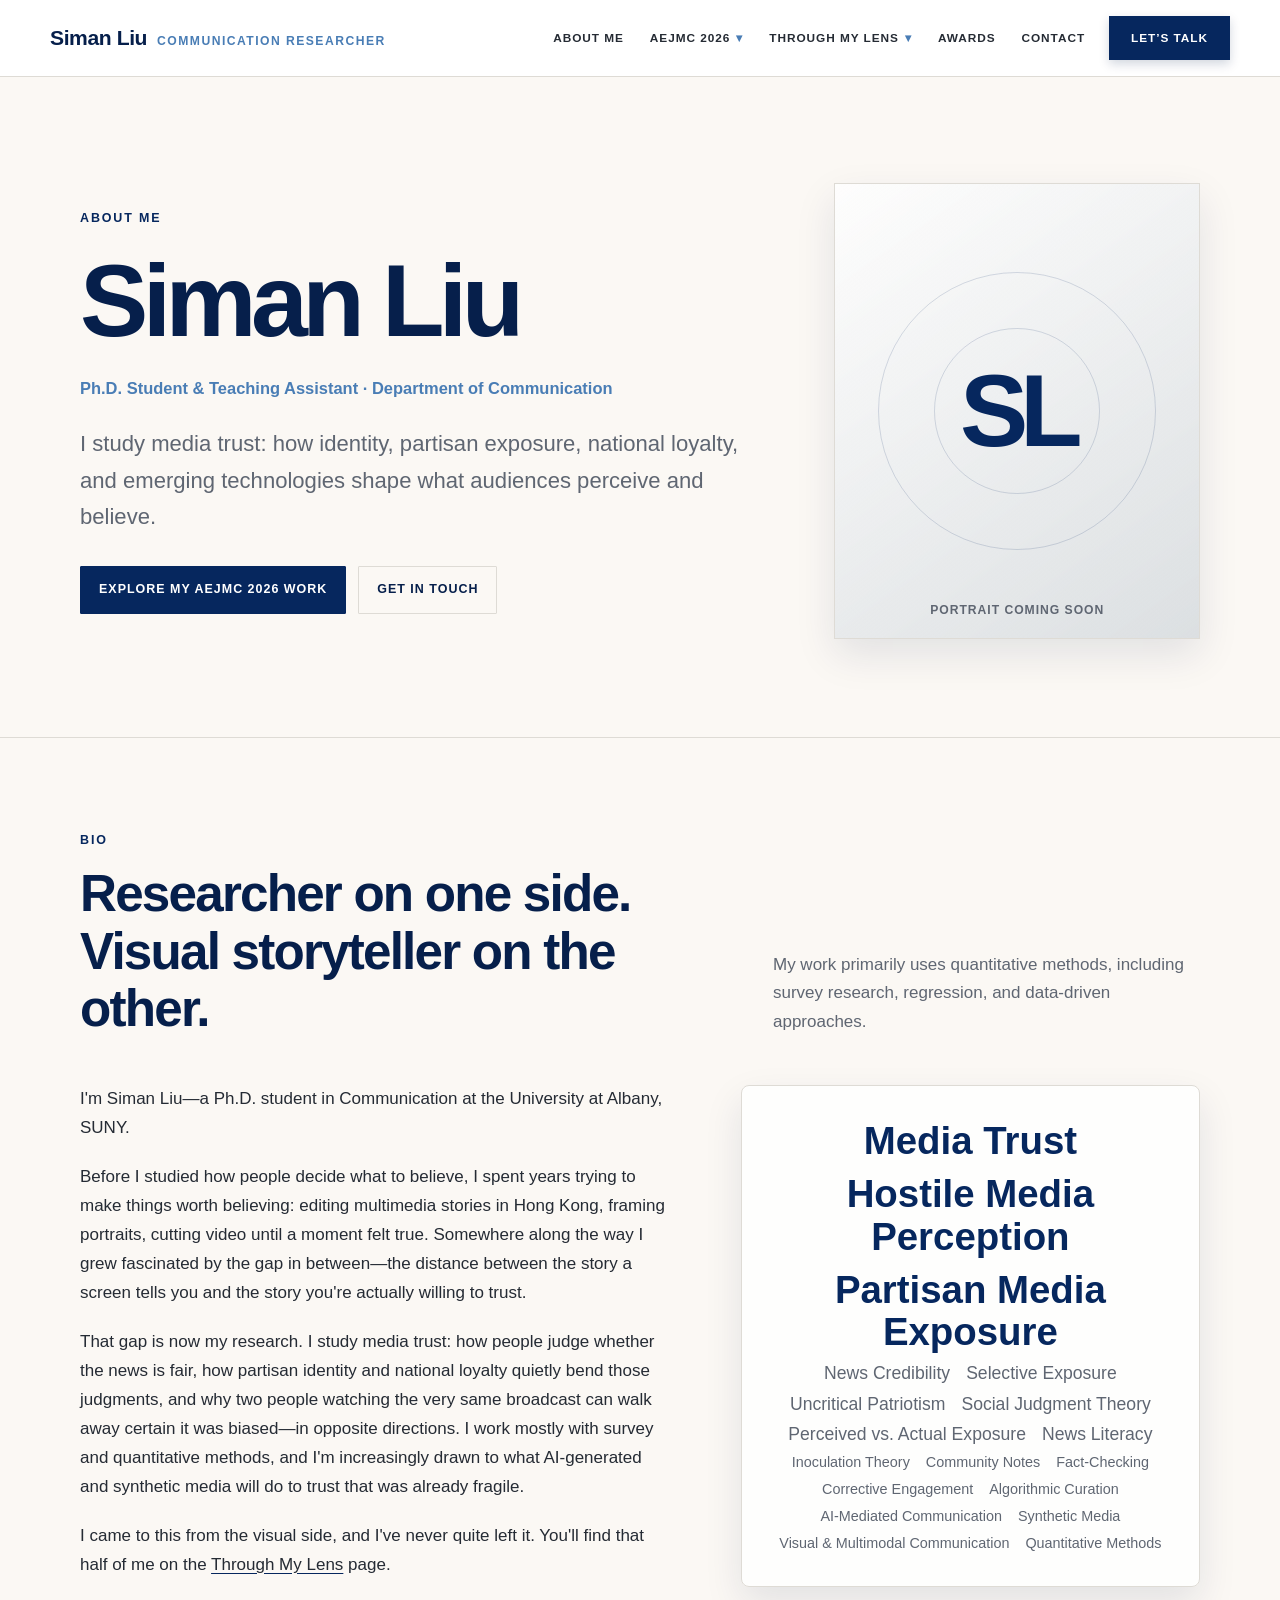
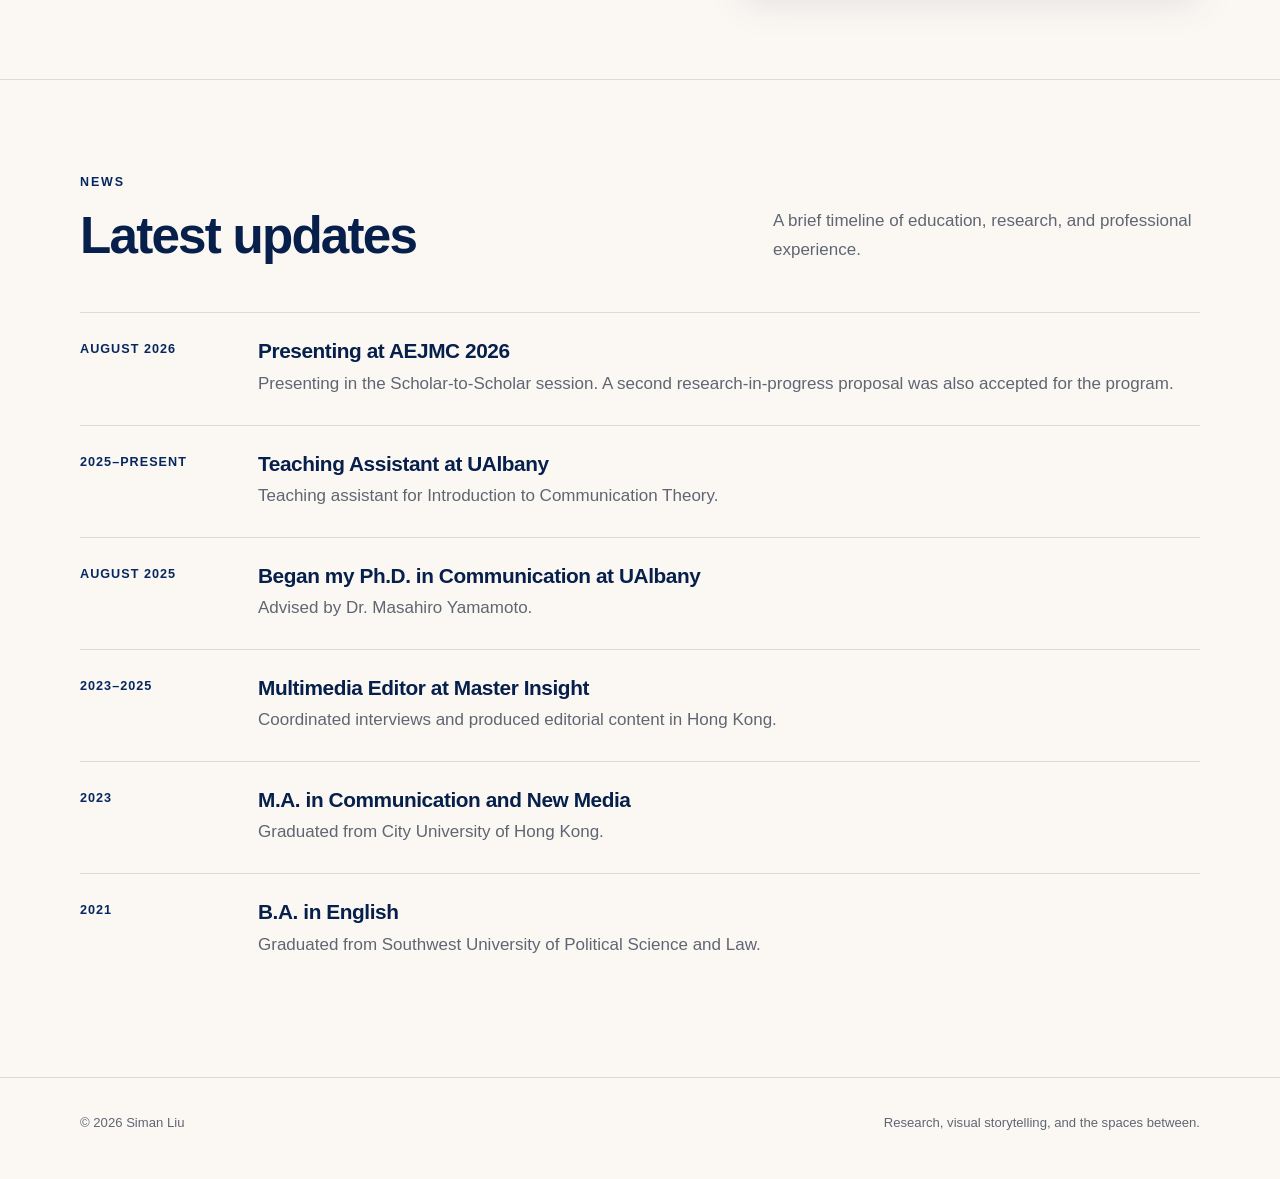
==== index.html @ 0677bfcb "Preserve navy site version" ====
<!doctype html>
<html lang="en">
  <head>
    <meta charset="utf-8" />
    <meta name="viewport" content="width=device-width, initial-scale=1" />
    <meta
      name="description"
      content="Siman Liu is a Ph.D. student in Communication at the University at Albany whose research examines media trust, political communication, and emerging technologies."
    />
    <title>Siman Liu | Communication Researcher</title>
    <link rel="stylesheet" href="/assets/css/styles.css" />
    <script src="/assets/js/main.js" defer></script>
  </head>
  <body>
    <a class="skip-link" href="#main">Skip to main content</a>
    <header class="site-header">
      <div class="nav-wrap">
        <a class="brand" href="/">
          <span class="brand-name">Siman Liu</span>
          <span class="brand-mark">Communication Researcher</span>
        </a>
        <button
          class="menu-toggle"
          type="button"
          aria-label="Open navigation"
          aria-expanded="false"
          aria-controls="site-navigation"
        >
          ☰
        </button>
        <nav class="site-nav" id="site-navigation" aria-label="Primary navigation">
          <a href="/" aria-current="page">About Me</a>
          <a href="/aejmc2026/">AEJMC 2026</a>
          <a href="/lens/">Through My Lens</a>
          <a href="/awards/">Awards</a>
          <a href="/contact/">Contact</a>
        </nav>
      </div>
    </header>

    <main id="main">
      <section class="container hero">
        <div>
          <p class="eyebrow">About Me</p>
          <h1>Siman Liu</h1>
          <p class="hero-role">
            Ph.D. Student &amp; Teaching Assistant · Department of Communication
          </p>
          <p class="hero-intro">
            I study media trust: how identity, partisan exposure, national loyalty, and
            emerging technologies shape what audiences perceive and believe.
          </p>
          <div class="button-row">
            <a class="button" href="/aejmc2026/">Explore my AEJMC 2026 work</a>
            <a class="button secondary" href="/contact/">Get in touch</a>
          </div>
        </div>
        <div class="portrait-placeholder" aria-label="Portrait placeholder">
          <span class="portrait-initials" aria-hidden="true">SL</span>
          <span class="portrait-note">Portrait coming soon</span>
        </div>
      </section>

      <section class="section">
        <div class="container">
          <div class="section-heading">
            <div>
              <p class="eyebrow">Bio</p>
              <h2>Researcher on one side. Visual storyteller on the other.</h2>
            </div>
            <p class="section-note">
              My work primarily uses quantitative methods, including survey research,
              regression, and data-driven approaches.
            </p>
          </div>
          <div class="about-grid">
            <div class="prose">
              <p>
                I'm Siman Liu—a Ph.D. student in Communication at the University at
                Albany, SUNY.
              </p>
              <p>
                Before I studied how people decide what to believe, I spent years trying
                to make things worth believing: editing multimedia stories in Hong Kong,
                framing portraits, cutting video until a moment felt true. Somewhere
                along the way I grew fascinated by the gap in between—the distance
                between the story a screen tells you and the story you're actually
                willing to trust.
              </p>
              <p>
                That gap is now my research. I study media trust: how people judge
                whether the news is fair, how partisan identity and national loyalty
                quietly bend those judgments, and why two people watching the very same
                broadcast can walk away certain it was biased—in opposite directions. I
                work mostly with survey and quantitative methods, and I'm increasingly
                drawn to what AI-generated and synthetic media will do to trust that was
                already fragile.
              </p>
              <p>
                I came to this from the visual side, and I've never quite left it. You'll
                find that half of me on the
                <a href="/lens/portraits/">Through My Lens</a> page.
              </p>
            </div>
            <div class="interest-cloud" aria-label="Research interest keywords">
              <span class="xl">Media Trust</span>
              <span class="xl">Hostile Media Perception</span>
              <span class="xl">Partisan Media Exposure</span>
              <span class="md">News Credibility</span>
              <span class="md">Selective Exposure</span>
              <span class="md">Uncritical Patriotism</span>
              <span class="md">Social Judgment Theory</span>
              <span class="md">Perceived vs. Actual Exposure</span>
              <span class="md">News Literacy</span>
              <span class="sm">Inoculation Theory</span>
              <span class="sm">Community Notes</span>
              <span class="sm">Fact-Checking</span>
              <span class="sm">Corrective Engagement</span>
              <span class="sm">Algorithmic Curation</span>
              <span class="sm">AI-Mediated Communication</span>
              <span class="sm">Synthetic Media</span>
              <span class="sm">Visual &amp; Multimodal Communication</span>
              <span class="sm">Quantitative Methods</span>
            </div>
          </div>
        </div>
      </section>

      <section class="section">
        <div class="container">
          <div class="section-heading">
            <div>
              <p class="eyebrow">News</p>
              <h2>Latest updates</h2>
            </div>
            <p class="section-note">
              A brief timeline of education, research, and professional experience.
            </p>
          </div>
          <div class="timeline">
            <article class="timeline-item">
              <div class="timeline-date">August 2026</div>
              <div>
                <h3>Presenting at AEJMC 2026</h3>
                <p>
                  Presenting in the Scholar-to-Scholar session. A second
                  research-in-progress proposal was also accepted for the program.
                </p>
              </div>
            </article>
            <article class="timeline-item">
              <div class="timeline-date">2025–Present</div>
              <div>
                <h3>Teaching Assistant at UAlbany</h3>
                <p>Teaching assistant for Introduction to Communication Theory.</p>
              </div>
            </article>
            <article class="timeline-item">
              <div class="timeline-date">August 2025</div>
              <div>
                <h3>Began my Ph.D. in Communication at UAlbany</h3>
                <p>
                  Advised by Dr. Masahiro Yamamoto.
                </p>
              </div>
            </article>
            <article class="timeline-item">
              <div class="timeline-date">2023–2025</div>
              <div>
                <h3>Multimedia Editor at Master Insight</h3>
                <p>
                  Coordinated interviews and produced editorial content in Hong Kong.
                </p>
              </div>
            </article>
            <article class="timeline-item">
              <div class="timeline-date">2023</div>
              <div>
                <h3>M.A. in Communication and New Media</h3>
                <p>Graduated from City University of Hong Kong.</p>
              </div>
            </article>
            <article class="timeline-item">
              <div class="timeline-date">2021</div>
              <div>
                <h3>B.A. in English</h3>
                <p>
                  Graduated from Southwest University of Political Science and Law.
                </p>
              </div>
            </article>
          </div>
        </div>
      </section>
    </main>

    <footer class="site-footer">
      <div class="container footer-wrap">
        <p>© <span data-year></span> Siman Liu</p>
        <p>Research, visual storytelling, and the spaces between.</p>
      </div>
    </footer>
  </body>
</html>
---- assets/css/styles.css ----
:root {
  --paper: #fbf8f4;
  --paper-deep: #f0ede8;
  --ink: #061f4b;
  --body-ink: #252b34;
  --muted: #5f6672;
  --line: #dedbd5;
  --accent: #06275e;
  --accent-bright: #497db5;
  --accent-soft: #e7eef7;
  --cream: #ffffff;
  --shadow: 0 16px 38px rgba(6, 31, 75, 0.1);
  --radius: 8px;
  --serif: "Iowan Old Style", "Palatino Linotype", Palatino, Georgia, serif;
  --sans: Inter, ui-sans-serif, -apple-system, BlinkMacSystemFont, "Segoe UI",
    sans-serif;
}

* {
  box-sizing: border-box;
}

html {
  scroll-behavior: smooth;
}

body {
  margin: 0;
  background: var(--paper);
  color: var(--body-ink);
  font-family: var(--sans);
  font-size: 17px;
  line-height: 1.7;
}

body.menu-open {
  overflow: hidden;
}

a {
  color: inherit;
  text-decoration-color: var(--accent);
  text-underline-offset: 0.2em;
}

a:hover {
  color: var(--accent);
}

img {
  display: block;
  max-width: 100%;
}

button,
a {
  -webkit-tap-highlight-color: transparent;
}

.skip-link {
  position: fixed;
  z-index: 100;
  top: 10px;
  left: 10px;
  padding: 10px 14px;
  transform: translateY(-150%);
  border-radius: 8px;
  background: var(--ink);
  color: white;
}

.skip-link:focus {
  transform: translateY(0);
}

.site-header {
  position: sticky;
  z-index: 20;
  top: 0;
  border-bottom: 1px solid var(--line);
  background: rgba(255, 255, 255, 0.94);
  backdrop-filter: blur(16px);
}

.nav-wrap {
  display: flex;
  width: min(1180px, calc(100% - 40px));
  min-height: 76px;
  margin: 0 auto;
  align-items: center;
  justify-content: space-between;
  gap: 28px;
}

.brand {
  display: inline-flex;
  align-items: baseline;
  gap: 10px;
  text-decoration: none;
}

.brand-name {
  color: var(--ink);
  font-family: var(--sans);
  font-size: 1.32rem;
  font-weight: 700;
  letter-spacing: -0.02em;
}

.brand-mark {
  color: var(--accent-bright);
  font-size: 0.76rem;
  font-weight: 700;
  letter-spacing: 0.12em;
  text-transform: uppercase;
}

.site-nav {
  position: relative;
  display: flex;
  align-items: center;
  gap: 4px;
}

.site-nav > a,
.nav-dropdown-toggle {
  padding: 10px 11px;
  border: 0;
  border-radius: 0;
  background: transparent;
  color: var(--body-ink);
  font-family: var(--sans);
  font-size: 0.74rem;
  font-weight: 750;
  letter-spacing: 0.08em;
  text-decoration: none;
  text-transform: uppercase;
  white-space: nowrap;
  cursor: pointer;
}

.site-nav > a:hover,
.site-nav > a[aria-current="page"],
.nav-dropdown-toggle:hover,
.nav-dropdown-toggle[aria-expanded="true"],
.nav-dropdown.current .nav-dropdown-toggle {
  color: var(--accent);
}

.nav-dropdown {
  position: relative;
}

.nav-dropdown-toggle {
  display: inline-flex;
  align-items: center;
  gap: 6px;
}

.nav-chevron {
  color: var(--accent-bright);
  font-size: 0.72rem;
  transition: transform 160ms ease;
}

.nav-dropdown.open .nav-chevron,
.nav-dropdown:hover .nav-chevron,
.nav-dropdown:focus-within .nav-chevron {
  transform: rotate(180deg);
}

.dropdown-menu {
  position: absolute;
  z-index: 30;
  top: calc(100% + 12px);
  left: 50%;
  display: none;
  width: max-content;
  min-width: 220px;
  padding: 10px;
  transform: translateX(-50%);
  border: 1px solid rgba(6, 31, 75, 0.08);
  border-radius: 8px;
  background: white;
  box-shadow: 0 14px 30px rgba(6, 31, 75, 0.18);
}

.dropdown-menu::before {
  position: absolute;
  top: -14px;
  right: 0;
  left: 0;
  height: 16px;
  content: "";
}

.nav-dropdown.open .dropdown-menu,
.nav-dropdown:hover .dropdown-menu,
.nav-dropdown:focus-within .dropdown-menu {
  display: grid;
}

.dropdown-menu a {
  padding: 11px 13px;
  border-radius: 4px;
  color: var(--muted);
  font-size: 0.9rem;
  font-weight: 600;
  text-decoration: none;
}

.dropdown-menu a:hover,
.dropdown-menu a[aria-current="page"] {
  background: var(--accent-soft);
  color: var(--accent);
}

.site-nav .nav-cta {
  margin-left: 9px;
  padding: 12px 22px;
  background: var(--accent);
  box-shadow: 0 4px 10px rgba(6, 31, 75, 0.18);
  color: white;
}

.site-nav .nav-cta:hover,
.site-nav .nav-cta[aria-current="page"] {
  background: #031a42;
  color: white;
}

.menu-toggle {
  display: none;
  width: 44px;
  height: 44px;
  align-items: center;
  justify-content: center;
  border: 1px solid var(--line);
  border-radius: 50%;
  background: var(--cream);
  color: var(--ink);
  cursor: pointer;
  font-size: 1.1rem;
}

main {
  min-height: calc(100vh - 200px);
}

.container {
  width: min(1120px, calc(100% - 40px));
  margin: 0 auto;
}

.narrow {
  width: min(800px, calc(100% - 40px));
  margin: 0 auto;
}

.hero {
  display: grid;
  min-height: 660px;
  padding: 80px 0 72px;
  align-items: center;
  grid-template-columns: minmax(0, 1.4fr) minmax(280px, 0.75fr);
  gap: 72px;
}

.eyebrow {
  margin: 0 0 14px;
  color: var(--accent);
  font-size: 0.78rem;
  font-weight: 800;
  letter-spacing: 0.15em;
  text-transform: uppercase;
}

h1,
h2,
h3 {
  color: var(--ink);
  font-family: var(--sans);
  line-height: 1.12;
}

h1 {
  max-width: 820px;
  margin: 0;
  font-size: clamp(3.1rem, 8vw, 6.5rem);
  letter-spacing: -0.055em;
}

.page-hero h1 {
  font-size: clamp(2.8rem, 6vw, 5.5rem);
}

h2 {
  margin: 0;
  font-size: clamp(2.1rem, 4vw, 3.6rem);
  letter-spacing: -0.035em;
}

h3 {
  margin: 0;
  font-size: 1.5rem;
  letter-spacing: -0.02em;
}

.hero-role {
  margin: 16px 0 0;
  color: var(--accent-bright);
  font-size: 1.03rem;
  font-weight: 650;
}

.hero-intro,
.page-intro {
  max-width: 760px;
  margin: 24px 0 0;
  color: var(--muted);
  font-family: var(--sans);
  font-size: clamp(1.15rem, 2vw, 1.38rem);
  line-height: 1.65;
}

.button-row {
  display: flex;
  margin-top: 30px;
  flex-wrap: wrap;
  gap: 12px;
}

.button {
  display: inline-flex;
  min-height: 48px;
  padding: 11px 18px;
  align-items: center;
  justify-content: center;
  gap: 8px;
  border: 1px solid var(--accent);
  border-radius: 1px;
  background: var(--accent);
  color: white;
  font-size: 0.78rem;
  font-weight: 750;
  letter-spacing: 0.08em;
  text-decoration: none;
  text-transform: uppercase;
}

.button:hover {
  background: #031a42;
  color: white;
}

.button.secondary {
  border-color: var(--line);
  background: transparent;
  color: var(--ink);
}

.button.secondary:hover {
  border-color: var(--accent);
  color: var(--accent);
}

.portrait-placeholder {
  position: relative;
  display: grid;
  aspect-ratio: 4 / 5;
  overflow: hidden;
  place-items: center;
  border: 1px solid var(--line);
  border-radius: 0;
  background:
    linear-gradient(145deg, rgba(255, 255, 255, 0.92), rgba(73, 125, 181, 0.12)),
    var(--paper-deep);
  box-shadow: var(--shadow);
}

.portrait-placeholder::before,
.portrait-placeholder::after {
  position: absolute;
  content: "";
  border: 1px solid rgba(6, 39, 94, 0.15);
  border-radius: 50%;
}

.portrait-placeholder::before {
  width: 76%;
  aspect-ratio: 1;
}

.portrait-placeholder::after {
  width: 45%;
  aspect-ratio: 1;
}

.portrait-initials {
  z-index: 1;
  color: var(--accent);
  font-family: var(--sans);
  font-size: clamp(3.5rem, 8vw, 6.5rem);
  font-weight: 700;
  letter-spacing: -0.08em;
}

.portrait-note {
  position: absolute;
  right: 20px;
  bottom: 18px;
  left: 20px;
  color: var(--muted);
  font-size: 0.76rem;
  font-weight: 700;
  letter-spacing: 0.08em;
  text-align: center;
  text-transform: uppercase;
}

.section {
  padding: 92px 0;
  border-top: 1px solid var(--line);
}

.section-heading {
  display: grid;
  margin-bottom: 48px;
  align-items: end;
  grid-template-columns: minmax(0, 1fr) minmax(240px, 0.65fr);
  gap: 36px;
}

.section-note {
  margin: 0;
  color: var(--muted);
}

.about-grid {
  display: grid;
  grid-template-columns: minmax(0, 1fr) minmax(300px, 0.78fr);
  gap: 72px;
}

.prose p {
  margin: 0 0 1.2em;
}

.prose p:last-child {
  margin-bottom: 0;
}

.interest-cloud {
  display: flex;
  min-height: 360px;
  padding: 34px;
  align-content: center;
  align-items: center;
  justify-content: center;
  flex-wrap: wrap;
  gap: 11px 16px;
  border: 1px solid var(--line);
  border-radius: var(--radius);
  background: rgba(255, 255, 255, 0.82);
  box-shadow: var(--shadow);
  text-align: center;
}

.interest-cloud span {
  display: inline-block;
  color: var(--muted);
  font-family: var(--sans);
  line-height: 1.1;
}

.interest-cloud .xl {
  color: var(--accent);
  font-size: clamp(1.7rem, 3vw, 2.55rem);
  font-weight: 700;
}

.interest-cloud .lg {
  color: var(--ink);
  font-size: clamp(1.28rem, 2.2vw, 1.8rem);
  font-weight: 650;
}

.interest-cloud .md {
  font-size: 1.1rem;
}

.interest-cloud .sm {
  font-size: 0.9rem;
}

.timeline {
  display: grid;
  gap: 0;
}

.timeline-item {
  display: grid;
  padding: 26px 0;
  border-top: 1px solid var(--line);
  grid-template-columns: 150px minmax(0, 1fr);
  gap: 28px;
}

.timeline-date {
  color: var(--accent);
  font-size: 0.79rem;
  font-weight: 800;
  letter-spacing: 0.08em;
  text-transform: uppercase;
}

.timeline-item h3 {
  font-size: 1.3rem;
}

.timeline-item p {
  margin: 7px 0 0;
  color: var(--muted);
}

.page-hero {
  padding: 88px 0 64px;
}

.breadcrumb {
  display: flex;
  margin: 0 0 28px;
  padding: 0;
  flex-wrap: wrap;
  gap: 8px;
  color: var(--muted);
  font-size: 0.84rem;
  list-style: none;
}

.breadcrumb li:not(:last-child)::after {
  margin-left: 8px;
  content: "/";
  color: var(--line);
}

.breadcrumb a {
  text-decoration: none;
}

.card-grid {
  display: grid;
  grid-template-columns: repeat(2, minmax(0, 1fr));
  gap: 22px;
}

.card {
  display: flex;
  min-height: 300px;
  padding: 34px;
  flex-direction: column;
  justify-content: space-between;
  border: 1px solid var(--line);
  border-radius: var(--radius);
  background: rgba(255, 255, 255, 0.86);
  box-shadow: var(--shadow);
  text-decoration: none;
  transition:
    transform 160ms ease,
    border-color 160ms ease;
}

.card:hover {
  transform: translateY(-4px);
  border-color: var(--accent);
  color: inherit;
}

.card-tag,
.status {
  display: inline-flex;
  width: fit-content;
  padding: 6px 10px;
  border-radius: 999px;
  background: var(--accent-soft);
  color: var(--accent);
  font-size: 0.72rem;
  font-weight: 800;
  letter-spacing: 0.08em;
  text-transform: uppercase;
}

.card p {
  margin: 12px 0 0;
  color: var(--muted);
}

.card-arrow {
  color: var(--accent);
  font-weight: 800;
}

.content-panel {
  margin-bottom: 24px;
  padding: clamp(26px, 5vw, 52px);
  border: 1px solid var(--line);
  border-radius: var(--radius);
  background: rgba(255, 255, 255, 0.88);
  box-shadow: var(--shadow);
}

.content-panel h2 {
  margin-bottom: 24px;
  font-size: clamp(1.8rem, 3vw, 2.6rem);
}

.content-panel h3 {
  margin: 32px 0 10px;
  font-size: 1.25rem;
}

.content-panel p,
.content-panel li {
  color: var(--body-ink);
}

.content-panel ul {
  padding-left: 1.2em;
}

.meta-list {
  display: grid;
  margin: 32px 0 0;
  padding: 0;
  grid-template-columns: repeat(2, minmax(0, 1fr));
  gap: 18px;
  list-style: none;
}

.meta-list li {
  padding: 18px;
  border: 1px solid var(--line);
  border-radius: 14px;
  background: var(--paper);
}

.meta-label {
  display: block;
  margin-bottom: 4px;
  color: var(--accent);
  font-size: 0.72rem;
  font-weight: 800;
  letter-spacing: 0.08em;
  text-transform: uppercase;
}

.keyword-list {
  display: flex;
  margin: 24px 0 0;
  padding: 0;
  flex-wrap: wrap;
  gap: 8px;
  list-style: none;
}

.keyword-list li {
  padding: 7px 11px;
  border: 1px solid var(--line);
  border-radius: 999px;
  color: var(--muted);
  font-size: 0.82rem;
}

.coming-soon {
  display: grid;
  min-height: 380px;
  padding: 50px;
  place-items: center;
  border: 1px dashed #bca99d;
  border-radius: var(--radius);
  background: rgba(255, 255, 255, 0.64);
  text-align: center;
}

.coming-soon-inner {
  max-width: 580px;
}

.coming-soon h2 {
  margin: 0 0 16px;
}

.coming-soon p {
  margin: 0;
  color: var(--muted);
}

.contact-grid {
  display: grid;
  grid-template-columns: minmax(0, 0.82fr) minmax(0, 1.18fr);
  gap: 24px;
}

.contact-card {
  padding: 34px;
  border: 1px solid var(--line);
  border-radius: var(--radius);
  background: rgba(255, 255, 255, 0.88);
  box-shadow: var(--shadow);
}

.contact-card h2 {
  margin-bottom: 20px;
  font-size: 2rem;
}

.contact-card address {
  color: var(--muted);
  font-style: normal;
}

.contact-links {
  display: grid;
  margin: 26px 0 0;
  padding: 0;
  gap: 10px;
  list-style: none;
}

.qr-wrap {
  display: grid;
  margin-top: 34px;
  padding-top: 28px;
  border-top: 1px solid var(--line);
  grid-template-columns: 150px minmax(0, 1fr);
  align-items: center;
  gap: 24px;
}

.qr-wrap img {
  width: 150px;
  height: 150px;
  border: 8px solid white;
  border-radius: 16px;
  object-fit: contain;
  box-shadow: 0 10px 24px rgba(61, 39, 28, 0.1);
}

.qr-wrap p {
  margin: 6px 0 0;
  color: var(--muted);
  font-size: 0.9rem;
}

.map-frame {
  width: 100%;
  min-height: 560px;
  border: 0;
  border-radius: var(--radius);
  box-shadow: var(--shadow);
}

.site-footer {
  padding: 34px 0 44px;
  border-top: 1px solid var(--line);
  color: var(--muted);
  font-size: 0.82rem;
}

.talk-main {
  min-height: calc(100vh - 76px);
  padding: 90px 0;
  background: #030914;
  color: white;
}

.talk-grid {
  display: grid;
  grid-template-columns: minmax(260px, 0.72fr) minmax(0, 1.15fr);
  gap: clamp(60px, 10vw, 150px);
}

.talk-copy {
  display: flex;
  min-height: 640px;
  flex-direction: column;
  justify-content: space-between;
}

.talk-kicker,
.talk-signoff {
  margin: 0;
  color: white;
  font-family: var(--serif);
  font-size: clamp(2.7rem, 5vw, 5.2rem);
  font-weight: 400;
  line-height: 1.05;
}

.talk-kicker em {
  text-decoration: underline;
  text-underline-offset: 0.15em;
}

.talk-copy .talk-invite {
  margin: 0;
  color: white;
  font-family: var(--serif);
  font-size: clamp(2.3rem, 4vw, 4.4rem);
  font-style: italic;
  line-height: 1.05;
}

.talk-form {
  display: grid;
  align-content: start;
  gap: 24px;
}

.talk-form-row {
  display: grid;
  grid-template-columns: repeat(2, minmax(0, 1fr));
  gap: 16px;
}

.talk-field {
  display: grid;
  gap: 8px;
}

.talk-field label {
  color: white;
  font-size: 0.88rem;
  font-weight: 650;
}

.talk-field input,
.talk-field textarea {
  width: 100%;
  border: 1px solid #d6dbe4;
  border-radius: 0;
  background: #f9fafc;
  color: #111722;
  font: inherit;
}

.talk-field input {
  min-height: 58px;
  padding: 12px 14px;
}

.talk-field textarea {
  min-height: 190px;
  padding: 14px;
  resize: vertical;
}

.talk-field input:focus,
.talk-field textarea:focus {
  border-color: #7aa4d2;
  outline: 3px solid rgba(122, 164, 210, 0.28);
}

.talk-submit {
  width: fit-content;
  min-width: 150px;
  min-height: 56px;
  padding: 12px 22px;
  border: 1px solid #c8d5c3;
  border-radius: 0;
  background: #d6e1d2;
  color: #0a1320;
  font-family: var(--serif);
  font-size: 1.15rem;
  cursor: pointer;
}

.talk-submit:hover {
  background: white;
}

.talk-note {
  margin: -8px 0 0;
  color: #aeb8c8;
  font-size: 0.8rem;
}

.talk-direct {
  color: white;
  text-underline-offset: 0.25em;
}

.footer-wrap {
  display: flex;
  align-items: center;
  justify-content: space-between;
  gap: 20px;
}

.footer-wrap p {
  margin: 0;
}

:focus-visible {
  outline: 3px solid rgba(93, 37, 20, 0.4);
  outline-offset: 4px;
}

@media (max-width: 1080px) {
  .menu-toggle {
    display: inline-flex;
  }

  .site-nav {
    position: fixed;
    top: 76px;
    right: 0;
    bottom: 0;
    left: 0;
    display: none;
    padding: 28px 20px;
    align-items: stretch;
    flex-direction: column;
    background: var(--paper);
  }

  .site-nav.open {
    display: flex;
  }

  .site-nav > a,
  .nav-dropdown-toggle {
    width: 100%;
    padding: 14px 16px;
    border-radius: 12px;
    font-family: var(--sans);
    font-size: 1.05rem;
    text-align: left;
  }

  .nav-dropdown {
    width: 100%;
  }

  .dropdown-menu {
    position: static;
    width: 100%;
    min-width: 0;
    padding: 0 0 8px 18px;
    transform: none;
    border: 0;
    background: transparent;
    box-shadow: none;
  }

  .nav-dropdown:hover .dropdown-menu {
    display: none;
  }

  .nav-dropdown.open .dropdown-menu,
  .nav-dropdown:focus-within .dropdown-menu {
    display: grid;
  }

  .dropdown-menu a {
    padding: 11px 16px;
    font-size: 0.95rem;
  }

  .site-nav .nav-cta {
    width: auto;
    margin: 12px 0 0;
    border-radius: 0;
    text-align: center;
  }

  .hero,
  .about-grid,
  .contact-grid,
  .talk-grid {
    grid-template-columns: 1fr;
  }

  .hero {
    min-height: auto;
    gap: 48px;
  }

  .portrait-placeholder {
    width: min(420px, 100%);
    justify-self: center;
  }

  .section-heading {
    grid-template-columns: 1fr;
    gap: 16px;
  }

  .about-grid {
    gap: 40px;
  }

  .talk-copy {
    min-height: 420px;
  }
}

@media (max-width: 680px) {
  body {
    font-size: 16px;
  }

  .nav-wrap,
  .container,
  .narrow {
    width: min(100% - 28px, 1120px);
  }

  .brand-mark {
    display: none;
  }

  .hero {
    padding-top: 56px;
  }

  h1 {
    font-size: clamp(3.25rem, 18vw, 5rem);
  }

  .section,
  .page-hero {
    padding: 64px 0;
  }

  .card-grid,
  .meta-list {
    grid-template-columns: 1fr;
  }

  .card {
    min-height: 260px;
  }

  .timeline-item {
    grid-template-columns: 1fr;
    gap: 8px;
  }

  .interest-cloud {
    padding: 28px 18px;
  }

  .content-panel,
  .contact-card {
    padding: 26px 20px;
  }

  .qr-wrap {
    grid-template-columns: 1fr;
  }

  .map-frame {
    min-height: 420px;
  }

  .talk-main {
    padding: 60px 0;
  }

  .talk-copy {
    min-height: 330px;
  }

  .talk-form-row {
    grid-template-columns: 1fr;
  }

  .footer-wrap {
    align-items: flex-start;
    flex-direction: column;
  }
}

@media (prefers-reduced-motion: reduce) {
  *,
  *::before,
  *::after {
    scroll-behavior: auto !important;
    transition-duration: 0.01ms !important;
  }
}
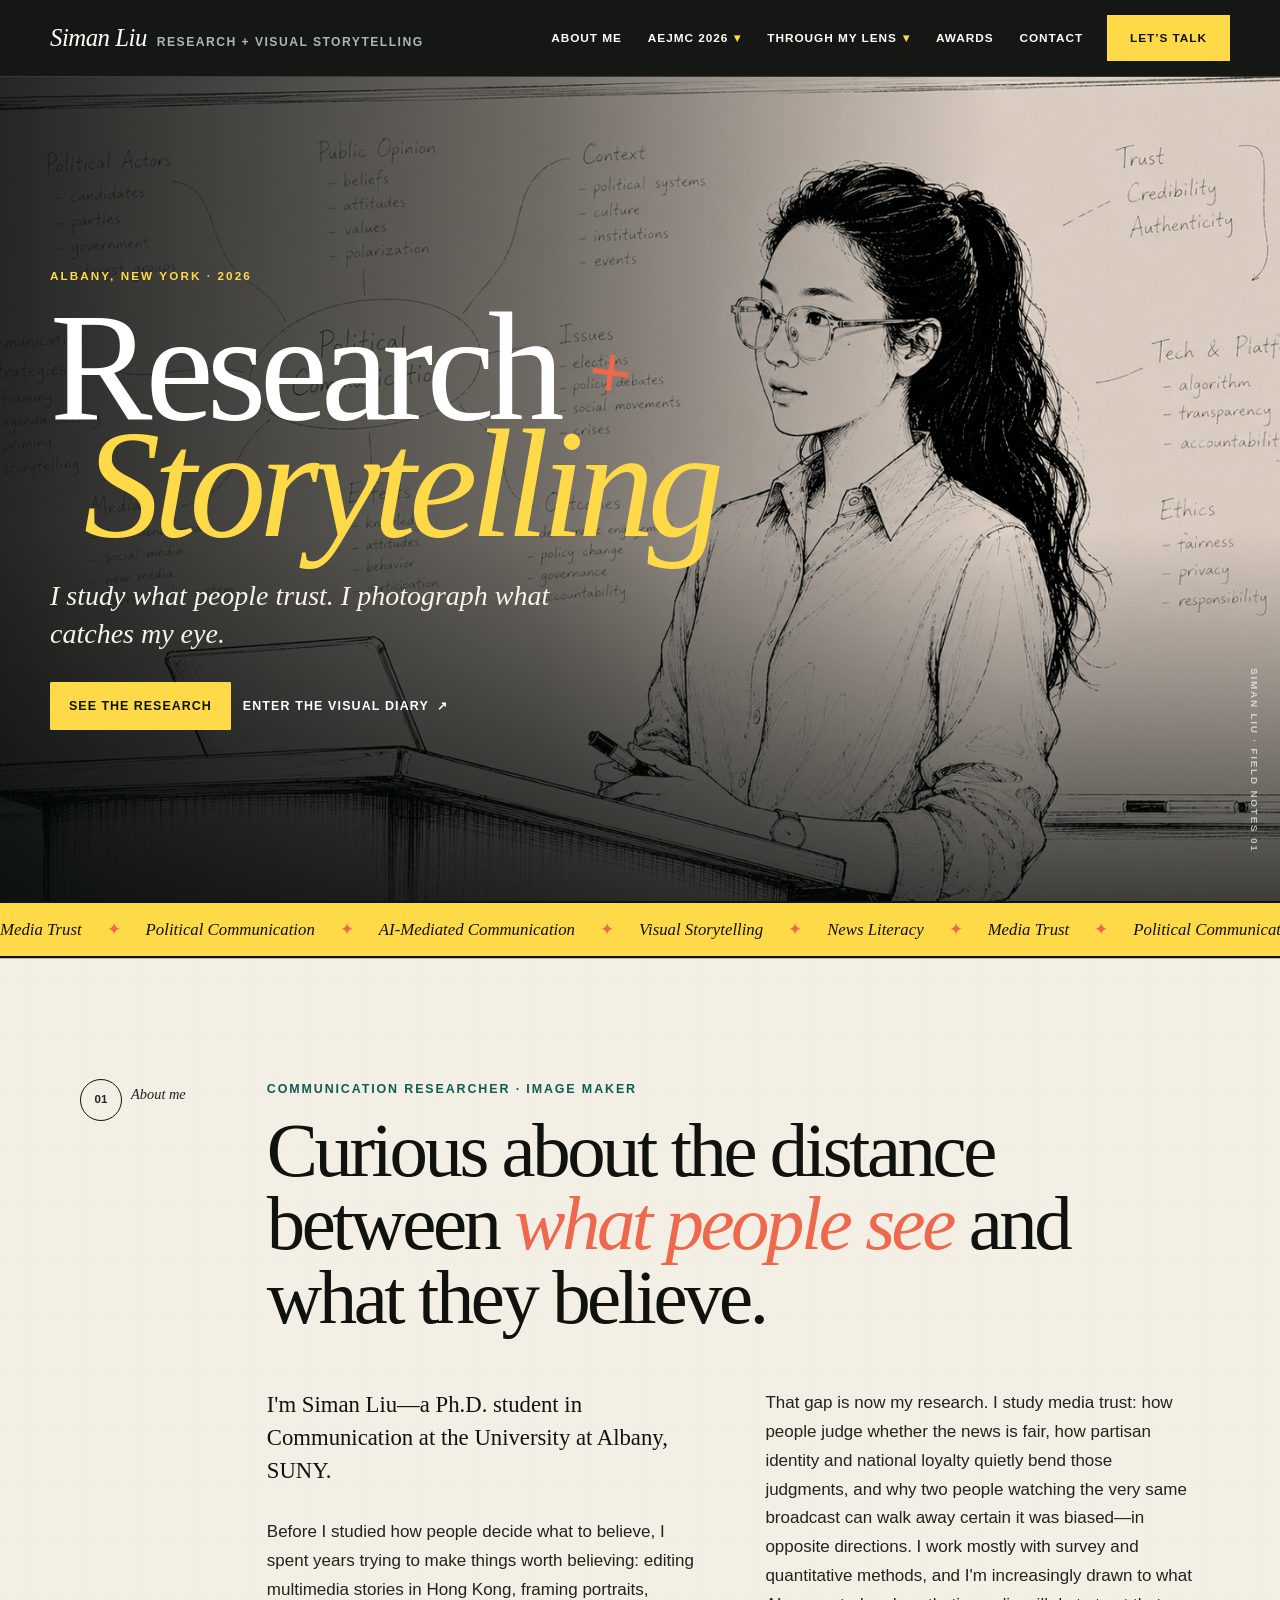
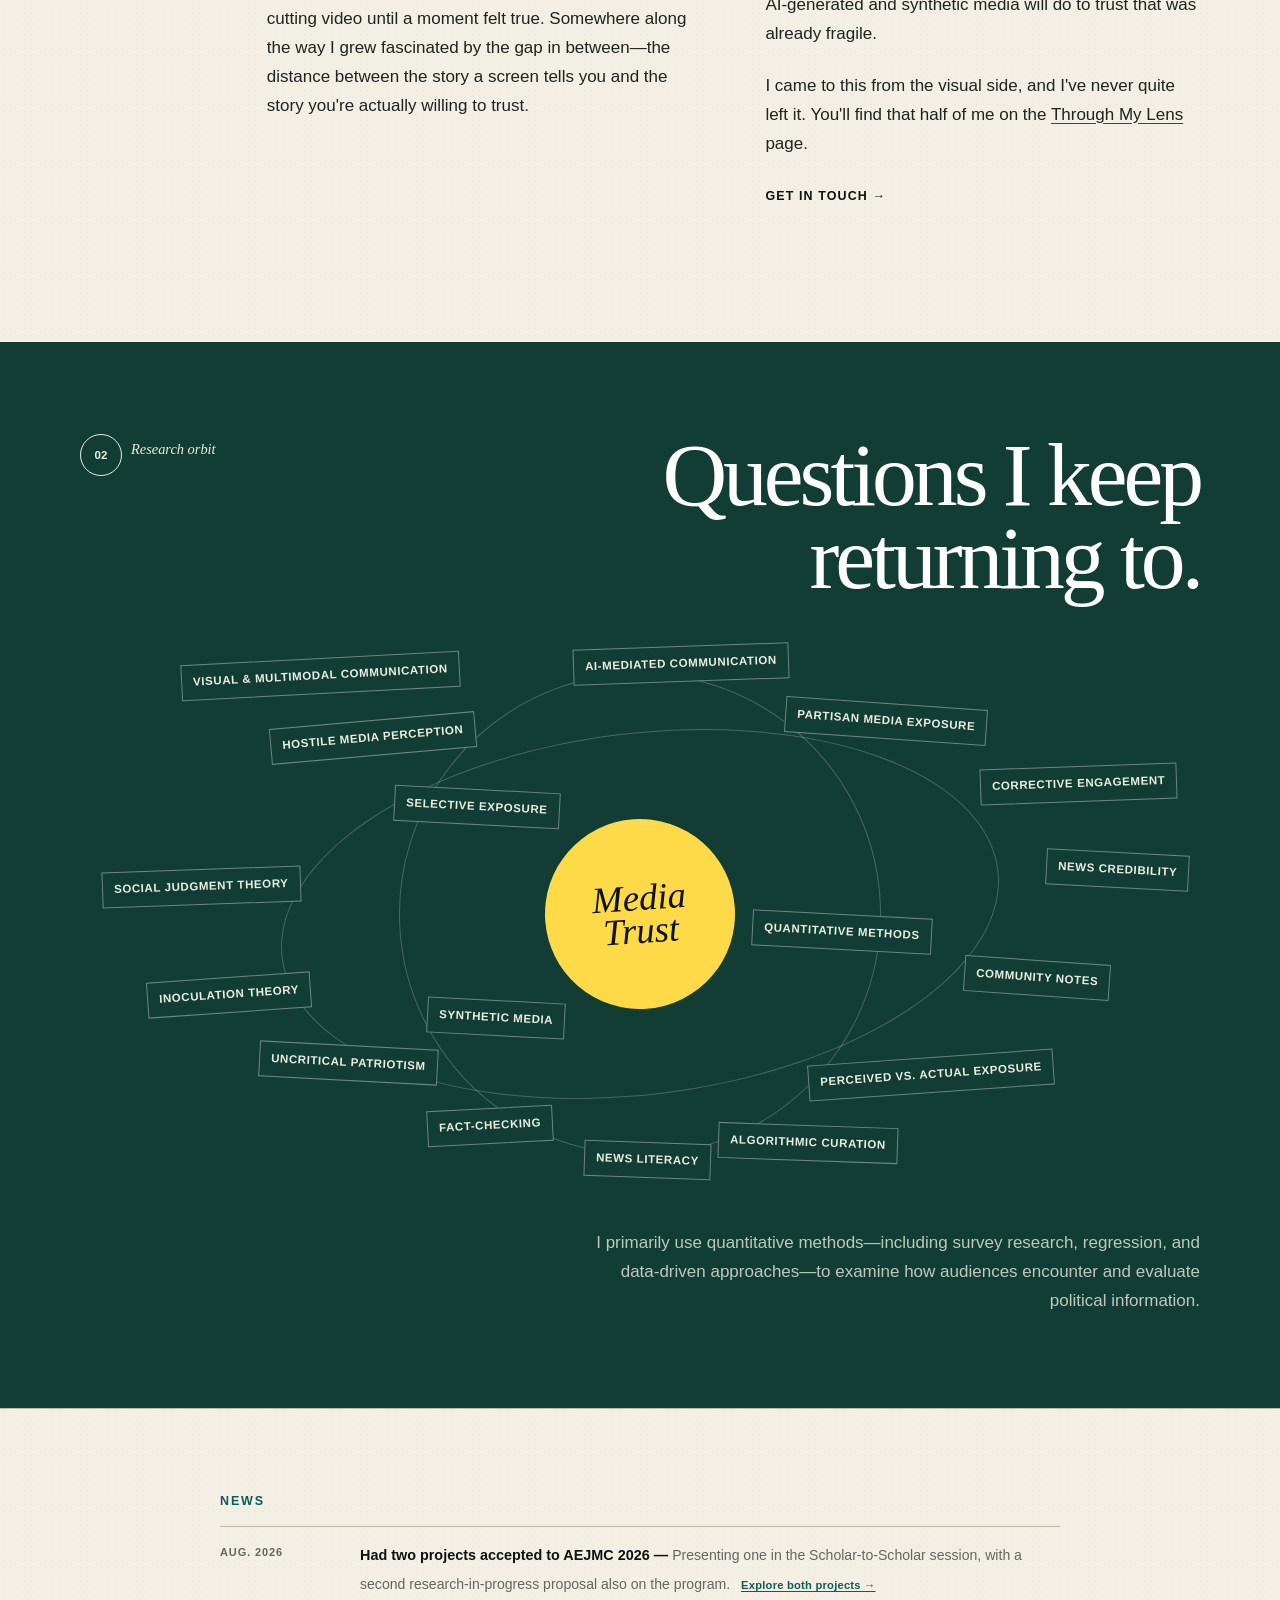
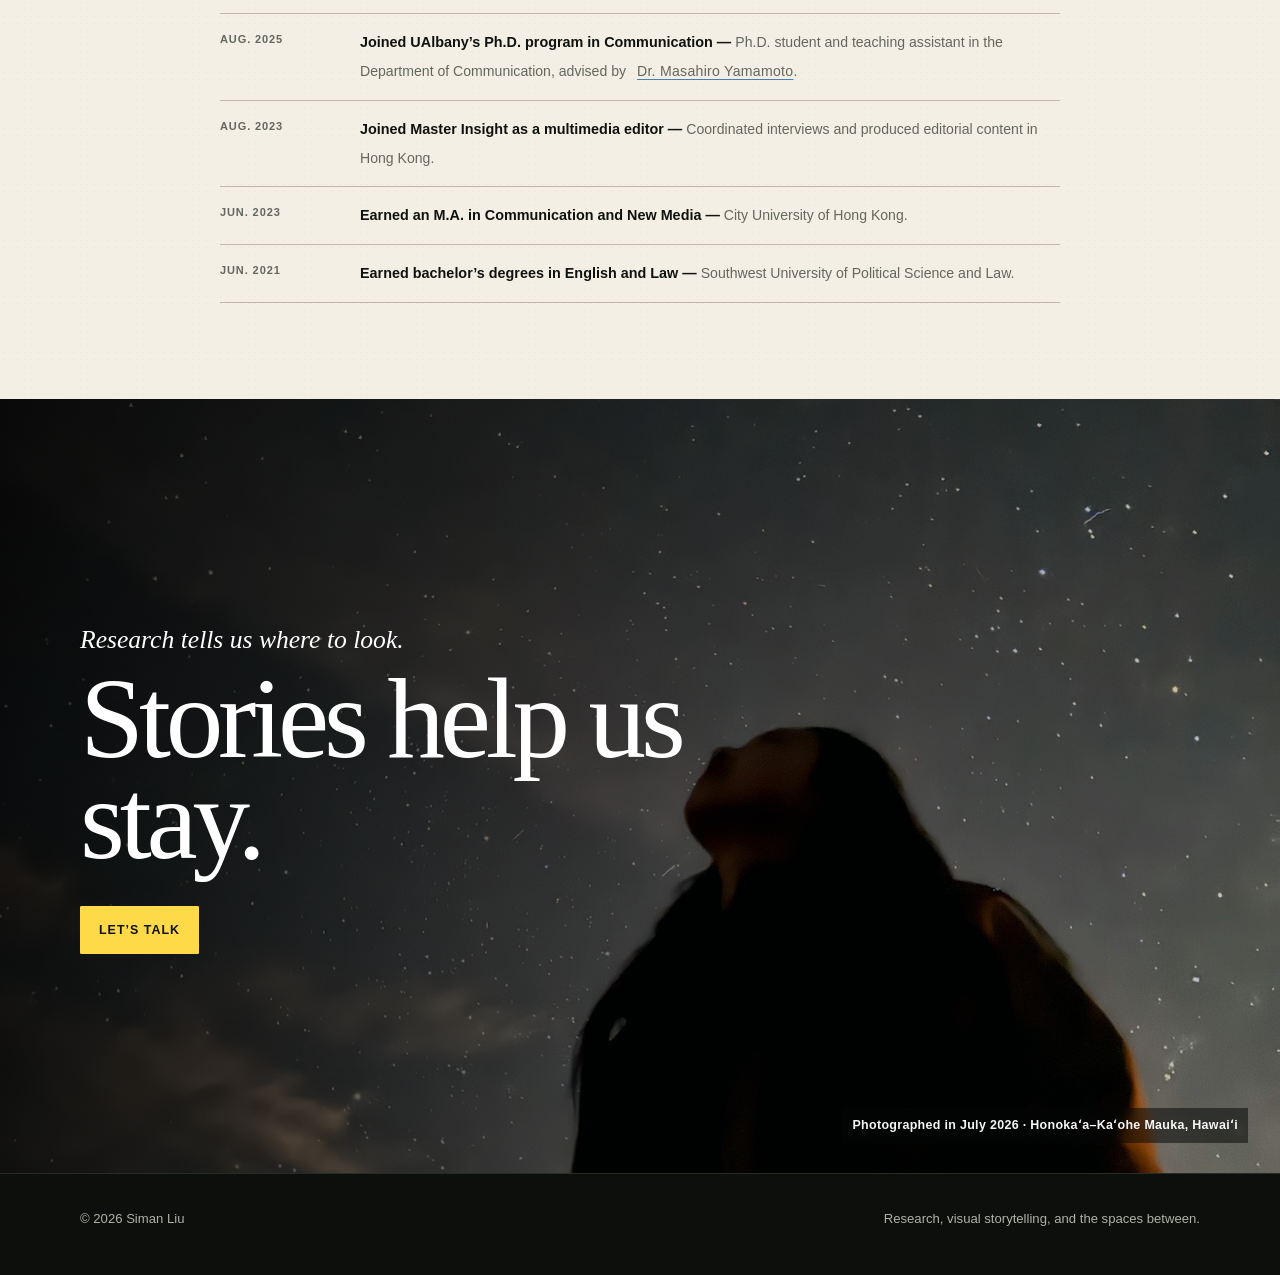
==== commit 80619286: "Publish creative academic portfolio" ====
--- a/index.html
+++ b/index.html
@@ -5,19 +5,19 @@
     <meta name="viewport" content="width=device-width, initial-scale=1" />
     <meta
       name="description"
-      content="Siman Liu is a Ph.D. student in Communication at the University at Albany whose research examines media trust, political communication, and emerging technologies."
+      content="Siman Liu is a Ph.D. student in Communication at the University at Albany studying media trust, political communication, and emerging technologies."
     />
-    <title>Siman Liu | Communication Researcher</title>
+    <title>Siman Liu | Research + Visual Storytelling</title>
     <link rel="stylesheet" href="/assets/css/styles.css" />
     <script src="/assets/js/main.js" defer></script>
   </head>
-  <body>
+  <body class="creative-home">
     <a class="skip-link" href="#main">Skip to main content</a>
     <header class="site-header">
       <div class="nav-wrap">
         <a class="brand" href="/">
           <span class="brand-name">Siman Liu</span>
-          <span class="brand-mark">Communication Researcher</span>
+          <span class="brand-mark">Research + Visual Storytelling</span>
         </a>
         <button
           class="menu-toggle"
@@ -39,54 +39,72 @@
     </header>
 
     <main id="main">
-      <section class="container hero">
-        <div>
-          <p class="eyebrow">About Me</p>
-          <h1>Siman Liu</h1>
-          <p class="hero-role">
-            Ph.D. Student &amp; Teaching Assistant · Department of Communication
-          </p>
-          <p class="hero-intro">
-            I study media trust: how identity, partisan exposure, national loyalty, and
-            emerging technologies shape what audiences perceive and believe.
+      <section class="editorial-hero" aria-labelledby="hero-title">
+        <img
+          class="editorial-hero-image"
+          src="/assets/images/creative/contact-political-communication.jpg"
+          alt="Illustrated portrait of Siman Liu beside a political communication concept map"
+        />
+        <div class="editorial-hero-shade" aria-hidden="true"></div>
+        <div class="editorial-hero-copy">
+          <p class="issue-label">Albany, New York · 2026</p>
+          <h1 id="hero-title">
+            Research
+            <span class="hero-plus">+</span>
+            <em>Storytelling</em>
+          </h1>
+          <p class="hero-deck">
+            I study what people trust. I photograph what catches my eye.
           </p>
           <div class="button-row">
-            <a class="button" href="/aejmc2026/">Explore my AEJMC 2026 work</a>
-            <a class="button secondary" href="/contact/">Get in touch</a>
-          </div>
-        </div>
-        <div class="portrait-placeholder" aria-label="Portrait placeholder">
-          <span class="portrait-initials" aria-hidden="true">SL</span>
-          <span class="portrait-note">Portrait coming soon</span>
-        </div>
-      </section>
-
-      <section class="section">
-        <div class="container">
-          <div class="section-heading">
-            <div>
-              <p class="eyebrow">Bio</p>
-              <h2>Researcher on one side. Visual storyteller on the other.</h2>
-            </div>
-            <p class="section-note">
-              My work primarily uses quantitative methods, including survey research,
-              regression, and data-driven approaches.
-            </p>
-          </div>
-          <div class="about-grid">
-            <div class="prose">
+            <a class="button sun-button" href="/aejmc2026/paper/">See the research</a>
+            <a class="text-link light-link" href="/lens/portraits/">
+              Enter the visual diary <span aria-hidden="true">↗</span>
+            </a>
+          </div>
+        </div>
+        <p class="vertical-note" aria-hidden="true">SIMAN LIU · FIELD NOTES 01</p>
+      </section>
+
+      <section class="ticker" aria-label="Research interests">
+        <div class="ticker-track">
+          <span>Media Trust</span><span>Political Communication</span>
+          <span>AI-Mediated Communication</span><span>Visual Storytelling</span>
+          <span>News Literacy</span><span>Media Trust</span>
+          <span>Political Communication</span><span>AI-Mediated Communication</span>
+          <span>Visual Storytelling</span><span>News Literacy</span>
+        </div>
+      </section>
+
+      <section class="section intro-section" id="about">
+        <div class="container editorial-intro">
+          <div class="chapter-mark">
+            <span>01</span>
+            <p>About me</p>
+          </div>
+          <div class="intro-statement">
+            <p class="eyebrow">Communication researcher · image maker</p>
+            <h2>
+              Curious about the distance between
+              <em>what people see</em> and what they believe.
+            </h2>
+          </div>
+          <div class="intro-copy">
+            <div class="bio-column">
               <p>
                 I'm Siman Liu—a Ph.D. student in Communication at the University at
                 Albany, SUNY.
               </p>
               <p>
                 Before I studied how people decide what to believe, I spent years trying
-                to make things worth believing: editing multimedia stories in Hong Kong,
-                framing portraits, cutting video until a moment felt true. Somewhere
-                along the way I grew fascinated by the gap in between—the distance
-                between the story a screen tells you and the story you're actually
-                willing to trust.
-              </p>
+                to make things worth believing: editing multimedia stories in Hong
+                Kong, framing portraits, cutting video until a moment felt true.
+                Somewhere along the way I grew fascinated by the gap in between—the
+                distance between the story a screen tells you and the story you're
+                actually willing to trust.
+              </p>
+            </div>
+            <div class="bio-column">
               <p>
                 That gap is now my research. I study media trust: how people judge
                 whether the news is fair, how partisan identity and national loyalty
@@ -101,100 +119,133 @@
                 find that half of me on the
                 <a href="/lens/portraits/">Through My Lens</a> page.
               </p>
-            </div>
-            <div class="interest-cloud" aria-label="Research interest keywords">
-              <span class="xl">Media Trust</span>
-              <span class="xl">Hostile Media Perception</span>
-              <span class="xl">Partisan Media Exposure</span>
-              <span class="md">News Credibility</span>
-              <span class="md">Selective Exposure</span>
-              <span class="md">Uncritical Patriotism</span>
-              <span class="md">Social Judgment Theory</span>
-              <span class="md">Perceived vs. Actual Exposure</span>
-              <span class="md">News Literacy</span>
-              <span class="sm">Inoculation Theory</span>
-              <span class="sm">Community Notes</span>
-              <span class="sm">Fact-Checking</span>
-              <span class="sm">Corrective Engagement</span>
-              <span class="sm">Algorithmic Curation</span>
-              <span class="sm">AI-Mediated Communication</span>
-              <span class="sm">Synthetic Media</span>
-              <span class="sm">Visual &amp; Multimodal Communication</span>
-              <span class="sm">Quantitative Methods</span>
-            </div>
-          </div>
-        </div>
-      </section>
-
-      <section class="section">
+              <a class="text-link" href="/contact/">Get in touch →</a>
+            </div>
+          </div>
+        </div>
+      </section>
+
+      <section class="section research-section" id="research">
         <div class="container">
-          <div class="section-heading">
+          <div class="research-heading">
+            <div class="chapter-mark light">
+              <span>02</span>
+              <p>Research orbit</p>
+            </div>
+            <h2>Questions I keep returning to.</h2>
+          </div>
+          <div class="orbit" aria-label="Research interest keywords">
+            <span class="orbit-center">Media<br />Trust</span>
+            <span class="orbit-word o1">Hostile Media Perception</span>
+            <span class="orbit-word o2">Partisan Media Exposure</span>
+            <span class="orbit-word o3">Social Judgment Theory</span>
+            <span class="orbit-word o4">Uncritical Patriotism</span>
+            <span class="orbit-word o5">News Credibility</span>
+            <span class="orbit-word o6">Perceived vs. Actual Exposure</span>
+            <span class="orbit-word o7">News Literacy</span>
+            <span class="orbit-word o8">AI-Mediated Communication</span>
+            <span class="orbit-word o9">Selective Exposure</span>
+            <span class="orbit-word o10">Inoculation Theory</span>
+            <span class="orbit-word o11">Community Notes</span>
+            <span class="orbit-word o12">Fact-Checking</span>
+            <span class="orbit-word o13">Corrective Engagement</span>
+            <span class="orbit-word o14">Algorithmic Curation</span>
+            <span class="orbit-word o15">Synthetic Media</span>
+            <span class="orbit-word o16">Visual &amp; Multimodal Communication</span>
+            <span class="orbit-word o17">Quantitative Methods</span>
+          </div>
+          <p class="orbit-note">
+            I primarily use quantitative methods—including survey research,
+            regression, and data-driven approaches—to examine how audiences encounter
+            and evaluate political information.
+          </p>
+        </div>
+      </section>
+
+      <section class="section news-section" id="news">
+        <div class="container">
+          <div class="news-header">
             <div>
               <p class="eyebrow">News</p>
-              <h2>Latest updates</h2>
-            </div>
-            <p class="section-note">
-              A brief timeline of education, research, and professional experience.
-            </p>
-          </div>
-          <div class="timeline">
-            <article class="timeline-item">
-              <div class="timeline-date">August 2026</div>
-              <div>
-                <h3>Presenting at AEJMC 2026</h3>
+            </div>
+          </div>
+          <div class="news-ledger">
+            <article class="news-entry featured">
+              <time>Aug. 2026</time>
+              <div>
+                <p class="news-type">Conference</p>
+                <h3>Had two projects accepted to AEJMC 2026</h3>
                 <p>
-                  Presenting in the Scholar-to-Scholar session. A second
-                  research-in-progress proposal was also accepted for the program.
+                  Presenting one in the Scholar-to-Scholar session, with a second
+                  research-in-progress proposal also on the program.
                 </p>
-              </div>
-            </article>
-            <article class="timeline-item">
-              <div class="timeline-date">2025–Present</div>
-              <div>
-                <h3>Teaching Assistant at UAlbany</h3>
-                <p>Teaching assistant for Introduction to Communication Theory.</p>
-              </div>
-            </article>
-            <article class="timeline-item">
-              <div class="timeline-date">August 2025</div>
-              <div>
-                <h3>Began my Ph.D. in Communication at UAlbany</h3>
+                <a href="/aejmc2026/">Explore both projects →</a>
+              </div>
+            </article>
+            <article class="news-entry">
+              <time>Aug. 2025</time>
+              <div>
+                <p class="news-type">Education</p>
+                <h3>Joined UAlbany’s Ph.D. program in Communication</h3>
                 <p>
-                  Advised by Dr. Masahiro Yamamoto.
+                  Ph.D. student and teaching assistant in the Department of
+                  Communication, advised by
+                  <a
+                    class="faculty-link"
+                    href="https://www.albany.edu/communication/faculty/masahiro-yamamoto"
+                    target="_blank"
+                    rel="noopener"
+                  >Dr. Masahiro Yamamoto</a>.
                 </p>
               </div>
             </article>
-            <article class="timeline-item">
-              <div class="timeline-date">2023–2025</div>
-              <div>
-                <h3>Multimedia Editor at Master Insight</h3>
+            <article class="news-entry">
+              <time>Aug. 2023</time>
+              <div>
+                <p class="news-type">Work</p>
+                <h3>Joined Master Insight as a multimedia editor</h3>
                 <p>
                   Coordinated interviews and produced editorial content in Hong Kong.
                 </p>
               </div>
             </article>
-            <article class="timeline-item">
-              <div class="timeline-date">2023</div>
-              <div>
-                <h3>M.A. in Communication and New Media</h3>
-                <p>Graduated from City University of Hong Kong.</p>
-              </div>
-            </article>
-            <article class="timeline-item">
-              <div class="timeline-date">2021</div>
-              <div>
-                <h3>B.A. in English</h3>
-                <p>
-                  Graduated from Southwest University of Political Science and Law.
-                </p>
-              </div>
-            </article>
-          </div>
-        </div>
+            <article class="news-entry">
+              <time>Jun. 2023</time>
+              <div>
+                <p class="news-type">Education</p>
+                <h3>Earned an M.A. in Communication and New Media</h3>
+                <p>City University of Hong Kong.</p>
+              </div>
+            </article>
+            <article class="news-entry">
+              <time>Jun. 2021</time>
+              <div>
+                <p class="news-type">Education</p>
+                <h3>Earned bachelor’s degrees in English and Law</h3>
+                <p>Southwest University of Political Science and Law.</p>
+              </div>
+            </article>
+          </div>
+        </div>
+      </section>
+
+      <section class="closing-frame">
+        <img
+          src="/assets/images/creative/haleakala-stars-02.jpg"
+          alt="Siman looking up at a star-filled night sky in Hawaiʻi"
+        />
+        <div class="closing-frame-copy">
+          <p>Research tells us where to look.</p>
+          <h2>Stories help us stay.</h2>
+          <a class="button sun-button" href="/lets-talk/">Let’s talk</a>
+        </div>
+        <p class="closing-frame-credit">
+          Photographed in July 2026 · Honokaʻa–Kaʻohe Mauka, Hawaiʻi
+        </p>
       </section>
     </main>
 
-    <footer class="site-footer">
+    <footer class="site-footer dark-footer">
       <div class="container footer-wrap">
         <p>© <span data-year></span> Siman Liu</p>
         <p>Research, visual storytelling, and the spaces between.</p>
--- a/assets/css/styles.css
+++ b/assets/css/styles.css
@@ -1090,3 +1090,2811 @@
     transition-duration: 0.01ms !important;
   }
 }
+
+/* Creative edition: editorial field notes */
+
+:root {
+  --paper: #f3efe4;
+  --paper-deep: #e5dece;
+  --ink: #10120f;
+  --body-ink: #20231f;
+  --muted: #65675e;
+  --line: #bdb8aa;
+  --accent: #0d5d58;
+  --accent-bright: #e65f43;
+  --accent-soft: #dce9de;
+  --cream: #fffdf5;
+  --sun: #ffda48;
+  --sky: #bcdbe5;
+  --coral: #ed684c;
+  --link-blue: #497db5;
+  --forest: #123d35;
+  --shadow: 0 18px 40px rgba(16, 18, 15, 0.12);
+  --radius: 0;
+  --serif: "Iowan Old Style", "Palatino Linotype", Palatino, Georgia, serif;
+}
+
+body {
+  background:
+    radial-gradient(rgba(16, 18, 15, 0.045) 0.7px, transparent 0.7px),
+    var(--paper);
+  background-size: 7px 7px;
+  overflow-x: hidden;
+}
+
+.site-header {
+  border-bottom-color: rgba(243, 239, 228, 0.16);
+  background: rgba(12, 14, 12, 0.96);
+  color: var(--cream);
+}
+
+.brand-name,
+.brand-mark,
+.site-nav > a,
+.nav-dropdown-toggle {
+  color: var(--cream);
+}
+
+.brand-name {
+  font-family: var(--serif);
+  font-size: 1.55rem;
+  font-style: italic;
+  font-weight: 500;
+}
+
+.brand-mark {
+  color: #a9b9ad;
+}
+
+.site-nav > a:hover,
+.site-nav > a[aria-current="page"],
+.nav-dropdown-toggle:hover,
+.nav-dropdown-toggle[aria-expanded="true"],
+.nav-dropdown.current .nav-dropdown-toggle {
+  color: var(--sun);
+}
+
+.nav-chevron {
+  color: var(--sun);
+}
+
+.dropdown-menu {
+  border: 1px solid #363a32;
+  background: #151813;
+  box-shadow: 0 18px 36px rgba(0, 0, 0, 0.32);
+}
+
+.dropdown-menu a {
+  color: #d9d6cc;
+}
+
+.dropdown-menu a:hover,
+.dropdown-menu a[aria-current="page"] {
+  background: var(--sun);
+  color: var(--ink);
+}
+
+.site-nav .nav-cta {
+  border: 1px solid var(--sun);
+  background: var(--sun);
+  box-shadow: none;
+  color: var(--ink);
+}
+
+.site-nav .nav-cta:hover,
+.site-nav .nav-cta[aria-current="page"] {
+  background: var(--coral);
+  color: var(--ink);
+}
+
+.menu-toggle {
+  border-color: rgba(255, 255, 255, 0.28);
+  background: transparent;
+  color: white;
+}
+
+h1,
+h2,
+h3 {
+  font-family: var(--serif);
+  font-weight: 500;
+}
+
+h1,
+h2 {
+  letter-spacing: -0.045em;
+}
+
+.eyebrow {
+  color: var(--accent);
+}
+
+.button {
+  border-color: var(--ink);
+  background: var(--ink);
+}
+
+.button:hover {
+  border-color: var(--coral);
+  background: var(--coral);
+  color: var(--ink);
+}
+
+.button.secondary {
+  border-color: var(--ink);
+}
+
+.button.secondary:hover {
+  border-color: var(--accent);
+  color: var(--accent);
+}
+
+.sun-button {
+  border-color: var(--sun);
+  background: var(--sun);
+  color: var(--ink);
+}
+
+.sun-button:hover {
+  border-color: var(--cream);
+  background: var(--cream);
+  color: var(--ink);
+}
+
+.coral-button {
+  border-color: var(--coral);
+  background: var(--coral);
+  color: var(--ink);
+}
+
+.coral-button:hover {
+  border-color: var(--sun);
+  background: var(--sun);
+  color: var(--ink);
+}
+
+.text-link {
+  display: inline-flex;
+  align-items: center;
+  gap: 8px;
+  color: var(--ink);
+  font-size: 0.78rem;
+  font-weight: 800;
+  letter-spacing: 0.09em;
+  text-decoration: none;
+  text-transform: uppercase;
+}
+
+.text-link:hover {
+  color: var(--coral);
+}
+
+.light-link {
+  color: white;
+}
+
+.light-link:hover {
+  color: var(--sun);
+}
+
+.creative-home main {
+  overflow: hidden;
+}
+
+.editorial-hero {
+  position: relative;
+  min-height: calc(100vh - 76px);
+  overflow: hidden;
+  background: #0d0f0c;
+  color: white;
+}
+
+.editorial-hero-image,
+.editorial-hero-shade {
+  position: absolute;
+  inset: 0;
+  width: 100%;
+  height: 100%;
+}
+
+.editorial-hero-image {
+  left: -4%;
+  right: auto;
+  width: 108%;
+  max-width: none;
+  object-fit: cover;
+  object-position: center 39%;
+  transform-origin: left center;
+  filter: saturate(0.78) contrast(1.04);
+  animation: none;
+}
+
+.editorial-hero-shade {
+  background:
+    linear-gradient(90deg, rgba(3, 8, 7, 0.86) 0%, rgba(3, 8, 7, 0.55) 42%, rgba(3, 8, 7, 0.1) 78%),
+    linear-gradient(0deg, rgba(3, 8, 7, 0.72) 0%, transparent 45%);
+}
+
+.editorial-hero-copy {
+  position: relative;
+  z-index: 2;
+  display: flex;
+  width: min(1180px, calc(100% - 60px));
+  min-height: calc(100vh - 76px);
+  margin: 0 auto;
+  padding: 9vh 0 7vh;
+  align-items: flex-start;
+  justify-content: center;
+  flex-direction: column;
+}
+
+.issue-label {
+  margin: 0 0 24px;
+  color: var(--sun);
+  font-size: 0.73rem;
+  font-weight: 800;
+  letter-spacing: 0.18em;
+  text-transform: uppercase;
+}
+
+.editorial-hero h1 {
+  max-width: 880px;
+  color: white;
+  font-size: clamp(5.1rem, 12vw, 11.5rem);
+  line-height: 0.76;
+}
+
+.editorial-hero h1 em {
+  display: block;
+  margin-left: 0.22em;
+  color: var(--sun);
+  font-weight: 400;
+}
+
+.hero-plus {
+  display: inline-block;
+  color: var(--coral);
+  font-family: var(--sans);
+  font-size: 0.48em;
+  font-style: normal;
+  transform: translateY(-0.3em) rotate(8deg);
+}
+
+.hero-deck {
+  max-width: 520px;
+  margin: 34px 0 0;
+  color: #f7f3e8;
+  font-family: var(--serif);
+  font-size: clamp(1.2rem, 2.2vw, 1.75rem);
+  font-style: italic;
+  line-height: 1.35;
+}
+
+.editorial-hero .button-row {
+  align-items: center;
+}
+
+.vertical-note {
+  position: absolute;
+  z-index: 2;
+  right: 18px;
+  bottom: 48px;
+  margin: 0;
+  color: rgba(255, 255, 255, 0.65);
+  font-size: 0.62rem;
+  font-weight: 800;
+  letter-spacing: 0.18em;
+  writing-mode: vertical-rl;
+}
+
+.ticker {
+  overflow: hidden;
+  border-top: 2px solid var(--ink);
+  border-bottom: 2px solid var(--ink);
+  background: var(--sun);
+  color: var(--ink);
+}
+
+.ticker-track {
+  display: flex;
+  width: max-content;
+  padding: 13px 0 11px;
+  animation: ticker-scroll 34s linear infinite;
+}
+
+.ticker span {
+  display: inline-flex;
+  align-items: center;
+  font-family: var(--serif);
+  font-size: 1.05rem;
+  font-style: italic;
+  white-space: nowrap;
+}
+
+.editorial-hero-credit {
+  position: absolute;
+  right: 54px;
+  bottom: 20px;
+  z-index: 2;
+  margin: 0;
+  padding: 6px 9px;
+  background: rgba(4, 7, 6, 0.48);
+  color: rgba(255, 255, 255, 0.9);
+  font-size: 0.67rem;
+  font-weight: 700;
+  letter-spacing: 0.025em;
+  backdrop-filter: blur(4px);
+}
+
+.ticker span::after {
+  margin: 0 25px;
+  color: var(--coral);
+  content: "✦";
+  font-family: var(--sans);
+  font-style: normal;
+}
+
+@keyframes ticker-scroll {
+  to {
+    transform: translateX(-50%);
+  }
+}
+
+@keyframes hero-drift {
+  from {
+    transform: scale(1.06);
+  }
+  to {
+    transform: scale(1);
+  }
+}
+
+.intro-section {
+  padding: 120px 0 132px;
+}
+
+.editorial-intro {
+  display: grid;
+  grid-template-columns: 110px minmax(0, 1.1fr) minmax(280px, 0.58fr);
+  gap: clamp(36px, 6vw, 88px);
+}
+
+.chapter-mark {
+  display: flex;
+  align-items: flex-start;
+  gap: 9px;
+}
+
+.chapter-mark span {
+  display: grid;
+  width: 42px;
+  height: 42px;
+  flex: 0 0 auto;
+  place-items: center;
+  border: 1px solid var(--ink);
+  border-radius: 50%;
+  font-size: 0.72rem;
+  font-weight: 800;
+}
+
+.chapter-mark p {
+  margin: 8px 0 0;
+  font-family: var(--serif);
+  font-size: 0.9rem;
+  font-style: italic;
+  line-height: 1;
+}
+
+.intro-statement h2 {
+  font-size: clamp(3rem, 6vw, 6.2rem);
+  line-height: 0.96;
+}
+
+.intro-statement h2 em {
+  color: var(--coral);
+  font-weight: 400;
+}
+
+.intro-copy {
+  align-self: end;
+}
+
+.intro-copy p {
+  margin: 0 0 1.3em;
+}
+
+.visual-essay {
+  display: grid;
+  min-height: 900px;
+  padding: clamp(30px, 5vw, 76px);
+  align-items: center;
+  grid-template-columns: minmax(320px, 0.92fr) minmax(300px, 0.72fr) minmax(250px, 0.48fr);
+  gap: clamp(28px, 5vw, 72px);
+  background: var(--sky);
+}
+
+.visual-essay-lead {
+  position: relative;
+}
+
+.visual-essay-lead img {
+  width: 100%;
+  height: min(72vw, 820px);
+  object-fit: cover;
+}
+
+.visual-caption {
+  position: absolute;
+  right: -25px;
+  bottom: 42px;
+  min-width: 220px;
+  padding: 17px 20px;
+  border: 2px solid var(--ink);
+  background: var(--sun);
+  transform: rotate(-2deg);
+}
+
+.visual-caption span {
+  font-size: 0.65rem;
+  font-weight: 900;
+  letter-spacing: 0.12em;
+  text-transform: uppercase;
+}
+
+.visual-caption p {
+  margin: 3px 0 0;
+  font-family: var(--serif);
+  font-size: 1.08rem;
+  font-style: italic;
+}
+
+.visual-essay-copy h2 {
+  margin-bottom: 26px;
+  font-size: clamp(3rem, 5vw, 5.6rem);
+  line-height: 0.93;
+}
+
+.visual-essay-copy > p:not(.eyebrow) {
+  max-width: 460px;
+  margin-bottom: 30px;
+}
+
+.coral {
+  color: #9f2d1c;
+}
+
+.visual-essay-small {
+  align-self: end;
+  margin: 0 0 7vh;
+}
+
+.visual-essay-small img {
+  width: 100%;
+  aspect-ratio: 4 / 5;
+  object-fit: cover;
+}
+
+.visual-essay-small figcaption {
+  margin-top: 10px;
+  font-size: 0.7rem;
+  font-weight: 700;
+  letter-spacing: 0.05em;
+  text-transform: uppercase;
+}
+
+.research-section {
+  min-height: 940px;
+  border: 0;
+  background: var(--forest);
+  color: #e9ede2;
+}
+
+.research-heading {
+  display: flex;
+  align-items: flex-start;
+  justify-content: space-between;
+  gap: 40px;
+}
+
+.research-heading h2 {
+  max-width: 720px;
+  color: white;
+  font-size: clamp(3.4rem, 7vw, 7.5rem);
+  line-height: 0.92;
+  text-align: right;
+}
+
+.chapter-mark.light span {
+  border-color: #e9ede2;
+}
+
+.orbit {
+  position: relative;
+  min-height: 570px;
+  margin-top: 30px;
+}
+
+.orbit::before,
+.orbit::after {
+  position: absolute;
+  top: 50%;
+  left: 50%;
+  content: "";
+  transform: translate(-50%, -50%);
+  border: 1px solid rgba(255, 255, 255, 0.22);
+  border-radius: 50%;
+}
+
+.orbit::before {
+  width: min(72vw, 720px);
+  height: min(36vw, 360px);
+  transform: translate(-50%, -50%) rotate(-7deg);
+}
+
+.orbit::after {
+  width: min(48vw, 480px);
+  height: min(48vw, 480px);
+  transform: translate(-50%, -50%) rotate(17deg);
+}
+
+.orbit-center {
+  position: absolute;
+  z-index: 2;
+  top: 50%;
+  left: 50%;
+  display: grid;
+  width: 190px;
+  height: 190px;
+  place-items: center;
+  transform: translate(-50%, -50%) rotate(-4deg);
+  border-radius: 50%;
+  background: var(--sun);
+  color: var(--ink);
+  font-family: var(--serif);
+  font-size: 2.3rem;
+  font-style: italic;
+  line-height: 0.9;
+  text-align: center;
+}
+
+.orbit-word {
+  position: absolute;
+  z-index: 3;
+  padding: 7px 11px;
+  border: 1px solid rgba(255, 255, 255, 0.38);
+  background: var(--forest);
+  font-size: 0.72rem;
+  font-weight: 800;
+  letter-spacing: 0.05em;
+  text-transform: uppercase;
+}
+
+.o1 { top: 16%; left: 17%; transform: rotate(-5deg); }
+.o2 { top: 13%; right: 19%; transform: rotate(4deg); }
+.o3 { top: 42%; left: 2%; transform: rotate(-2deg); }
+.o4 { top: 73%; left: 16%; transform: rotate(3deg); }
+.o5 { top: 39%; right: 1%; transform: rotate(3deg); }
+.o6 { top: 75%; right: 13%; transform: rotate(-4deg); }
+.o7 { top: 90%; left: 45%; transform: rotate(2deg); }
+.o8 { top: 3%; left: 44%; transform: rotate(-2deg); }
+.o9 { top: 28%; left: 28%; transform: rotate(3deg); }
+.o10 { top: 61%; left: 6%; transform: rotate(-4deg); }
+.o11 { top: 58%; right: 8%; transform: rotate(4deg); }
+.o12 { top: 84%; left: 31%; transform: rotate(-3deg); }
+.o13 { top: 24%; right: 2%; transform: rotate(-2deg); }
+.o14 { top: 87%; right: 27%; transform: rotate(2deg); }
+.o15 { top: 65%; left: 31%; transform: rotate(3deg); }
+.o16 { top: 5%; left: 9%; transform: rotate(-3deg); }
+.o17 { top: 50%; right: 24%; transform: rotate(3deg); }
+
+.orbit-note {
+  max-width: 620px;
+  margin: 30px 0 0 auto;
+  color: #bdc9be;
+  text-align: right;
+}
+
+.news-section {
+  padding-top: 118px;
+  padding-bottom: 140px;
+}
+
+.news-header {
+  display: grid;
+  margin-bottom: 65px;
+  align-items: end;
+  grid-template-columns: minmax(0, 1fr) 310px;
+  gap: 60px;
+}
+
+.news-header h2 {
+  font-size: clamp(3.4rem, 7vw, 7.3rem);
+  line-height: 0.92;
+}
+
+.news-header > p {
+  margin: 0;
+  color: var(--muted);
+  font-family: var(--serif);
+  font-style: italic;
+}
+
+.news-ledger {
+  border-top: 2px solid var(--ink);
+}
+
+.news-entry {
+  display: grid;
+  padding: 30px 0;
+  border-bottom: 1px solid var(--line);
+  grid-template-columns: 145px minmax(0, 1fr);
+  gap: 30px;
+}
+
+.news-entry time {
+  padding-top: 6px;
+  font-size: 0.75rem;
+  font-weight: 850;
+  letter-spacing: 0.08em;
+  text-transform: uppercase;
+}
+
+.news-entry > div {
+  display: grid;
+  grid-template-columns: minmax(220px, 0.8fr) minmax(240px, 1fr);
+  gap: 26px 50px;
+}
+
+.news-type {
+  margin: 0;
+  color: var(--coral);
+  font-size: 0.67rem;
+  font-weight: 850;
+  letter-spacing: 0.12em;
+  text-transform: uppercase;
+  grid-column: 1 / -1;
+}
+
+.news-entry h3 {
+  font-size: clamp(1.6rem, 2.8vw, 2.5rem);
+}
+
+.news-entry p:not(.news-type) {
+  margin: 0;
+  color: var(--muted);
+}
+
+.news-entry a {
+  font-size: 0.76rem;
+  font-weight: 800;
+}
+
+.news-entry p .faculty-link {
+  color: inherit;
+  font-size: inherit;
+  font-weight: inherit;
+  text-decoration-color: var(--link-blue);
+  text-decoration-thickness: 1px;
+}
+
+.news-entry p .faculty-link:hover {
+  color: var(--link-blue);
+  text-decoration-color: var(--link-blue);
+}
+
+.news-entry.featured {
+  position: relative;
+  background: var(--sun);
+}
+
+.news-entry.featured::before {
+  position: absolute;
+  inset: 0 calc(50% - 50vw);
+  z-index: -1;
+  background: var(--sun);
+  content: "";
+}
+
+.news-entry.featured p:not(.news-type) {
+  color: #393a32;
+}
+
+.closing-frame {
+  position: relative;
+  min-height: 86vh;
+  overflow: hidden;
+  background: #050706;
+}
+
+.closing-frame > img {
+  position: absolute;
+  inset: 0;
+  width: 100%;
+  height: 100%;
+  object-fit: cover;
+  object-position: center 40%;
+  opacity: 0.82;
+}
+
+.closing-frame::after {
+  position: absolute;
+  inset: 0;
+  background: linear-gradient(90deg, rgba(0, 0, 0, 0.76), rgba(0, 0, 0, 0.02));
+  content: "";
+}
+
+.closing-frame-copy {
+  position: relative;
+  z-index: 2;
+  display: flex;
+  width: min(1120px, calc(100% - 40px));
+  min-height: 86vh;
+  margin: 0 auto;
+  align-items: flex-start;
+  justify-content: center;
+  flex-direction: column;
+  color: white;
+}
+
+.closing-frame-copy p {
+  margin: 0;
+  font-family: var(--serif);
+  font-size: clamp(1.2rem, 2vw, 1.6rem);
+  font-style: italic;
+}
+
+.closing-frame-copy h2 {
+  max-width: 720px;
+  margin: 6px 0 36px;
+  color: white;
+  font-size: clamp(4rem, 9vw, 9rem);
+  line-height: 0.88;
+}
+
+.closing-frame-credit {
+  position: absolute;
+  right: 32px;
+  bottom: 30px;
+  z-index: 2;
+  margin: 0;
+  padding: 7px 10px;
+  background: rgba(4, 7, 6, 0.52);
+  color: rgba(255, 255, 255, 0.96);
+  font-size: 0.78rem;
+  font-weight: 700;
+  letter-spacing: 0.025em;
+  backdrop-filter: blur(4px);
+}
+
+@media (max-width: 620px) {
+  .closing-frame-credit {
+    right: 16px;
+    bottom: 18px;
+    left: auto;
+    max-width: calc(100% - 32px);
+    font-size: 0.68rem;
+    text-align: right;
+  }
+}
+
+.dark-footer {
+  border-color: #282c26;
+  background: #0d0f0c;
+  color: #afb2a8;
+}
+
+.dark-footer a {
+  color: white;
+}
+
+/* Interior pages inherit the edition palette. */
+
+.page-hero {
+  position: relative;
+  padding-top: 108px;
+}
+
+.page-hero::after {
+  display: block;
+  width: 90px;
+  height: 9px;
+  margin-top: 36px;
+  background: var(--sun);
+  content: "";
+}
+
+.page-hero h1 {
+  font-size: clamp(3.4rem, 8vw, 7.5rem);
+}
+
+.card,
+.content-panel,
+.contact-card {
+  border: 1px solid var(--ink);
+  background: var(--cream);
+  box-shadow: 9px 9px 0 var(--ink);
+}
+
+.card:hover {
+  transform: translate(4px, 4px);
+  box-shadow: 5px 5px 0 var(--coral);
+}
+
+.card-tag,
+.status {
+  border-radius: 0;
+  background: var(--sun);
+  color: var(--ink);
+}
+
+.meta-list li,
+.keyword-list li {
+  border-color: var(--line);
+  border-radius: 0;
+}
+
+.coming-soon {
+  border: 2px solid var(--ink);
+  background: var(--sun);
+  box-shadow: 12px 12px 0 var(--ink);
+}
+
+.awards-page .page-hero {
+  padding-top: 64px;
+  padding-bottom: 42px;
+}
+
+.awards-page .page-hero::after {
+  height: 6px;
+  margin-top: 22px;
+}
+
+.awards-page .page-hero h1 {
+  font-size: clamp(3rem, 6vw, 5.2rem);
+}
+
+.awards-page .section {
+  padding: 46px 0 68px;
+}
+
+.awards-page .coming-soon {
+  min-height: 240px;
+  padding: 32px;
+}
+
+.awards-page .coming-soon-inner {
+  max-width: 520px;
+}
+
+.awards-page .coming-soon .eyebrow {
+  margin-bottom: 9px;
+  font-size: 0.65rem;
+}
+
+.awards-page .coming-soon h2 {
+  margin-bottom: 11px;
+  font-size: clamp(1.55rem, 3vw, 2.25rem);
+}
+
+.awards-page .coming-soon p:last-child {
+  font-size: 0.86rem;
+}
+
+.map-frame {
+  border: 1px solid var(--ink);
+  box-shadow: 9px 9px 0 var(--ink);
+}
+
+.qr-wrap img {
+  border-radius: 0;
+  box-shadow: 6px 6px 0 var(--ink);
+}
+
+.talk-main {
+  background:
+    radial-gradient(circle at 16% 22%, rgba(255, 218, 72, 0.13), transparent 24%),
+    radial-gradient(circle at 76% 78%, rgba(237, 104, 76, 0.12), transparent 25%),
+    #0d0f0c;
+}
+
+.talk-submit {
+  border-color: var(--sun);
+  background: var(--sun);
+}
+
+.talk-submit:hover {
+  border-color: var(--coral);
+  background: var(--coral);
+}
+
+/* Photo journal */
+
+.journal-hero {
+  display: grid;
+  min-height: calc(100vh - 76px);
+  grid-template-columns: minmax(320px, 0.82fr) minmax(400px, 1.18fr);
+  background: #0d0f0c;
+  color: white;
+}
+
+.journal-hero > div {
+  display: flex;
+  padding: clamp(40px, 7vw, 110px);
+  align-items: flex-start;
+  justify-content: center;
+  flex-direction: column;
+}
+
+.journal-hero .breadcrumb,
+.journal-hero .breadcrumb a {
+  color: #b9b9b0;
+}
+
+.journal-hero h1 {
+  color: white;
+  font-size: clamp(4rem, 7.5vw, 8rem);
+  line-height: 0.88;
+}
+
+.journal-hero h1 em {
+  color: var(--sun);
+  font-weight: 400;
+}
+
+.journal-hero > div > p:last-child {
+  max-width: 520px;
+  margin-top: 32px;
+  color: #c8cbc1;
+}
+
+.journal-hero > img {
+  width: 100%;
+  height: calc(100vh - 76px);
+  object-fit: cover;
+}
+
+.photo-spread {
+  display: grid;
+  padding: clamp(34px, 7vw, 110px);
+  grid-template-columns: repeat(12, minmax(0, 1fr));
+  gap: clamp(26px, 4vw, 64px) clamp(20px, 3vw, 44px);
+}
+
+.photo-card {
+  margin: 0;
+}
+
+.photo-card img {
+  width: 100%;
+  height: 100%;
+  object-fit: cover;
+}
+
+.photo-card figcaption {
+  display: flex;
+  margin-top: 10px;
+  align-items: center;
+  gap: 10px;
+  font-family: var(--serif);
+  font-size: 0.96rem;
+  font-style: italic;
+}
+
+.photo-card figcaption span {
+  display: inline-grid;
+  width: 28px;
+  height: 28px;
+  place-items: center;
+  border: 1px solid var(--ink);
+  border-radius: 50%;
+  font-family: var(--sans);
+  font-size: 0.62rem;
+  font-style: normal;
+  font-weight: 800;
+}
+
+.card-tall {
+  grid-column: 1 / span 5;
+  grid-row: 1 / span 2;
+}
+
+.card-tall img {
+  aspect-ratio: 4 / 5;
+}
+
+.photo-manifesto {
+  padding: 6vw 1vw 3vw;
+  align-self: center;
+  grid-column: 7 / span 5;
+}
+
+.photo-manifesto h2 {
+  font-size: clamp(3rem, 5.8vw, 6.4rem);
+  line-height: 0.92;
+}
+
+.photo-manifesto > p:last-child {
+  max-width: 520px;
+  margin-top: 28px;
+}
+
+.card-wide {
+  grid-column: 6 / span 7;
+}
+
+.card-wide img {
+  aspect-ratio: 16 / 9;
+}
+
+.card-night {
+  grid-column: 2 / span 5;
+}
+
+.card-night img {
+  aspect-ratio: 4 / 5;
+}
+
+.card-campus {
+  padding-top: 16vw;
+  grid-column: 8 / span 4;
+}
+
+.card-campus img {
+  aspect-ratio: 4 / 5;
+}
+
+.card-campus-wide {
+  grid-column: 1 / span 8;
+}
+
+.card-campus-wide img {
+  aspect-ratio: 16 / 9;
+}
+
+.card-city {
+  padding-top: 10vw;
+  grid-column: 9 / span 4;
+}
+
+.card-city img {
+  aspect-ratio: 4 / 5;
+}
+
+.journal-end {
+  padding: 110px 30px 120px;
+  background: var(--sky);
+  text-align: center;
+}
+
+.journal-end > p {
+  margin: 0 0 12px;
+  font-size: 0.7rem;
+  font-weight: 800;
+  letter-spacing: 0.16em;
+  text-transform: uppercase;
+}
+
+.journal-end h2 {
+  font-size: clamp(3.2rem, 7vw, 7rem);
+}
+
+.journal-end .button-row {
+  justify-content: center;
+}
+
+@media (max-width: 1080px) {
+  .menu-toggle {
+    display: inline-flex !important;
+  }
+
+  .site-nav {
+    background: #0d0f0c;
+  }
+
+  .site-nav > a,
+  .nav-dropdown-toggle {
+    color: white;
+  }
+
+  .dropdown-menu {
+    border: 0;
+    background: transparent;
+  }
+
+  .editorial-intro {
+    grid-template-columns: 80px 1fr;
+  }
+
+  .intro-copy {
+    grid-column: 2;
+  }
+
+  .visual-essay {
+    grid-template-columns: 1fr 1fr;
+  }
+
+  .visual-essay-small {
+    display: none;
+  }
+
+  .journal-hero {
+    grid-template-columns: 1fr;
+  }
+
+  .journal-hero > img {
+    height: 70vh;
+  }
+}
+
+@media (max-width: 760px) {
+  .nav-wrap,
+  .container,
+  .narrow {
+    width: calc(100% - 28px);
+  }
+
+  .menu-toggle {
+    flex: 0 0 44px;
+  }
+
+  .editorial-hero-copy {
+    width: calc(100% - 36px);
+  }
+
+  .editorial-hero-image {
+    left: 0;
+    right: 0;
+    width: 100%;
+  }
+
+  .editorial-hero h1 {
+    font-size: clamp(3.6rem, 18vw, 5.4rem);
+    line-height: 0.82;
+  }
+
+  .editorial-hero h1 em {
+    margin-left: 0;
+  }
+
+  .hero-deck {
+    width: min(100%, 330px);
+    font-size: 1.08rem;
+  }
+
+  .vertical-note {
+    display: none;
+  }
+
+  .editorial-hero-credit {
+    right: 16px;
+    bottom: 14px;
+    max-width: calc(100% - 32px);
+    font-size: 0.61rem;
+    text-align: right;
+  }
+
+  .editorial-hero .button-row {
+    align-items: flex-start;
+    flex-direction: column;
+  }
+
+  .intro-section {
+    padding: 78px 0 86px;
+  }
+
+  .editorial-intro {
+    grid-template-columns: 1fr;
+  }
+
+  .intro-copy {
+    grid-column: 1;
+  }
+
+  .visual-essay {
+    min-height: auto;
+    padding: 44px 20px 70px;
+    grid-template-columns: 1fr;
+  }
+
+  .visual-essay-lead img {
+    height: auto;
+    aspect-ratio: 4 / 5;
+  }
+
+  .visual-caption {
+    right: -4px;
+    bottom: 18px;
+  }
+
+  .research-heading,
+  .news-header {
+    display: grid;
+    grid-template-columns: 1fr;
+  }
+
+  .research-heading h2,
+  .orbit-note {
+    text-align: left;
+  }
+
+  .orbit {
+    display: flex;
+    min-height: 0;
+    margin: 50px 0 30px;
+    align-items: center;
+    justify-content: center;
+    flex-wrap: wrap;
+    gap: 10px;
+  }
+
+  .orbit::before,
+  .orbit::after {
+    display: none;
+  }
+
+  .orbit-center,
+  .orbit-word {
+    position: static;
+    transform: none;
+  }
+
+  .orbit-center {
+    width: 130px;
+    height: 130px;
+    font-size: 1.7rem;
+  }
+
+  .news-entry,
+  .news-entry > div {
+    grid-template-columns: 1fr;
+  }
+
+  .news-entry > div {
+    gap: 10px;
+  }
+
+  .journal-hero > div {
+    padding: 64px 24px;
+  }
+
+  .journal-hero > img {
+    height: 62vh;
+  }
+
+  .photo-spread {
+    display: block;
+    padding: 60px 18px;
+  }
+
+  .photo-card,
+  .photo-manifesto {
+    margin: 0 0 72px;
+    padding: 0;
+  }
+
+  .photo-card img {
+    height: auto;
+    aspect-ratio: auto;
+  }
+}
+
+@media (prefers-reduced-motion: reduce) {
+  .editorial-hero-image,
+  .ticker-track {
+    animation: none;
+  }
+}
+
+/* Refinements: wider bio, quiet news, and a new letter-style contact page. */
+
+.editorial-intro {
+  grid-template-columns: 110px minmax(0, 1fr);
+  row-gap: 54px;
+}
+
+.intro-statement {
+  max-width: 980px;
+}
+
+.intro-copy {
+  display: grid;
+  max-width: 980px;
+  align-self: auto;
+  grid-column: 2;
+  grid-template-columns: repeat(2, minmax(0, 1fr));
+  gap: 42px 64px;
+}
+
+.bio-column {
+  min-width: 0;
+}
+
+.bio-column p {
+  margin: 0 0 1.35em;
+}
+
+.bio-column:first-child p:first-child {
+  color: var(--ink);
+  font-family: var(--serif);
+  font-size: 1.42rem;
+  line-height: 1.45;
+}
+
+.news-section {
+  padding: 82px 0 96px;
+}
+
+.news-section .container {
+  width: min(840px, calc(100% - 40px));
+}
+
+.news-header {
+  display: flex;
+  margin-bottom: 24px;
+  align-items: flex-end;
+  justify-content: space-between;
+  gap: 30px;
+}
+
+.news-header h2 {
+  font-size: clamp(2rem, 4vw, 3.15rem);
+  line-height: 1;
+}
+
+.news-header > p {
+  max-width: 260px;
+  font-family: var(--sans);
+  font-size: 0.78rem;
+  font-style: normal;
+  line-height: 1.55;
+  text-align: right;
+}
+
+.news-ledger {
+  border-top: 1px solid var(--line);
+}
+
+.news-entry,
+.news-entry.featured {
+  display: grid;
+  padding: 14px 0;
+  border-bottom: 1px solid var(--line);
+  background: transparent;
+  grid-template-columns: 118px minmax(0, 1fr);
+  gap: 22px;
+}
+
+.news-entry.featured::before {
+  display: none;
+}
+
+.news-entry time {
+  padding-top: 2px;
+  color: var(--muted);
+  font-family: var(--sans);
+  font-size: 0.69rem;
+  font-weight: 750;
+}
+
+.news-entry > div {
+  display: block;
+}
+
+.news-type {
+  display: none;
+}
+
+.news-entry h3 {
+  display: inline;
+  color: var(--ink);
+  font-family: var(--sans);
+  font-size: 0.9rem;
+  font-weight: 700;
+  letter-spacing: 0;
+  line-height: 1.55;
+}
+
+.news-entry h3::after {
+  content: " — ";
+}
+
+.news-entry p:not(.news-type),
+.news-entry.featured p:not(.news-type) {
+  display: inline;
+  margin: 0;
+  color: var(--muted);
+  font-size: 0.88rem;
+  line-height: 1.55;
+}
+
+.news-entry a {
+  display: inline-block;
+  margin-left: 7px;
+  color: var(--accent);
+  font-size: 0.7rem;
+  letter-spacing: 0.02em;
+}
+
+.letter-page {
+  background: #dcece7;
+  color: #171a17;
+  font-family: "Avenir Next", Avenir, "Helvetica Neue", Arial, sans-serif;
+}
+
+.letter-page .site-header {
+  border-bottom: 1px solid #171a17;
+  background: rgba(255, 250, 240, 0.97);
+}
+
+.letter-page .brand-name,
+.letter-page .brand-mark,
+.letter-page .site-nav > a,
+.letter-page .nav-dropdown-toggle {
+  color: #171a17;
+}
+
+.letter-page .site-nav > a:hover,
+.letter-page .site-nav > a[aria-current="page"],
+.letter-page .nav-dropdown-toggle:hover,
+.letter-page .nav-dropdown-toggle[aria-expanded="true"],
+.letter-page .nav-dropdown.current .nav-dropdown-toggle {
+  color: #bd3f2b;
+}
+
+.letter-page .nav-chevron {
+  color: #bd3f2b;
+}
+
+.letter-page .site-nav .nav-cta {
+  border-color: #145c55;
+  background: #145c55;
+  color: white;
+}
+
+.letter-page .site-nav .nav-cta:hover,
+.letter-page .site-nav .nav-cta[aria-current="page"] {
+  border-color: #bd3f2b;
+  background: #bd3f2b;
+  color: white;
+}
+
+.letter-page .menu-toggle {
+  border-color: #171a17;
+  color: #171a17;
+}
+
+.letter-main {
+  min-height: calc(100vh - 76px);
+  padding: clamp(34px, 6vw, 88px) 24px;
+  background:
+    linear-gradient(rgba(20, 92, 85, 0.08) 1px, transparent 1px),
+    linear-gradient(90deg, rgba(20, 92, 85, 0.08) 1px, transparent 1px),
+    #dcece7;
+  background-size: 28px 28px;
+}
+
+.letter-shell {
+  position: relative;
+  display: grid;
+  width: min(1180px, 100%);
+  min-height: 720px;
+  margin: 0 auto;
+  overflow: hidden;
+  border: 2px solid #171a17;
+  background: #fffaf0;
+  box-shadow: 15px 15px 0 #e7654d;
+  grid-template-columns: minmax(330px, 0.82fr) minmax(440px, 1.18fr);
+}
+
+.letter-intro {
+  position: relative;
+  display: flex;
+  padding: clamp(42px, 6vw, 78px);
+  justify-content: center;
+  flex-direction: column;
+  overflow: hidden;
+  border-right: 2px solid #171a17;
+  background: #f7cf4c;
+  min-width: 0;
+}
+
+.letter-intro::before {
+  position: absolute;
+  top: -90px;
+  right: -100px;
+  width: 280px;
+  height: 280px;
+  border: 2px solid #171a17;
+  border-radius: 50%;
+  background: #e7654d;
+  content: "";
+}
+
+.letter-intro::after {
+  position: absolute;
+  right: 28px;
+  bottom: 22px;
+  color: rgba(23, 26, 23, 0.22);
+  content: "↗";
+  font-size: 9rem;
+  font-weight: 700;
+  line-height: 1;
+}
+
+.letter-stamp {
+  position: absolute;
+  z-index: 2;
+  top: 34px;
+  right: 36px;
+  display: grid;
+  width: 96px;
+  height: 96px;
+  place-content: center;
+  transform: rotate(7deg);
+  border: 2px solid #171a17;
+  background: #fffaf0;
+  font-family: "Courier New", Courier, monospace;
+  text-align: center;
+}
+
+.letter-stamp span {
+  font-size: 0.63rem;
+  letter-spacing: 0.18em;
+}
+
+.letter-stamp strong {
+  font-size: 0.86rem;
+  letter-spacing: 0.08em;
+}
+
+.letter-kicker,
+.form-number {
+  margin: 0 0 20px;
+  font-family: "Courier New", Courier, monospace;
+  font-size: 0.69rem;
+  font-weight: 700;
+  letter-spacing: 0.12em;
+  text-transform: uppercase;
+}
+
+.letter-intro h1 {
+  position: relative;
+  z-index: 1;
+  max-width: 620px;
+  color: #171a17;
+  font-family: "Avenir Next", Avenir, "Helvetica Neue", Arial, sans-serif;
+  font-size: clamp(3.4rem, 6vw, 6.1rem);
+  font-weight: 750;
+  letter-spacing: -0.07em;
+  line-height: 0.88;
+}
+
+.letter-intro h1 em {
+  display: inline-block;
+  color: #145c55;
+  font-style: normal;
+}
+
+.letter-deck {
+  position: relative;
+  z-index: 1;
+  max-width: 470px;
+  margin: 32px 0 0;
+  font-size: 1rem;
+  line-height: 1.65;
+}
+
+.letter-direct {
+  position: relative;
+  z-index: 1;
+  display: grid;
+  margin-top: 44px;
+  gap: 4px;
+}
+
+.letter-direct span {
+  font-family: "Courier New", Courier, monospace;
+  font-size: 0.64rem;
+  letter-spacing: 0.08em;
+  text-transform: uppercase;
+}
+
+.letter-direct a {
+  width: fit-content;
+  color: #171a17;
+  font-size: 0.94rem;
+  font-weight: 700;
+  text-decoration-thickness: 1px;
+}
+
+.letter-form-wrap {
+  display: flex;
+  padding: clamp(42px, 6vw, 78px);
+  justify-content: center;
+  flex-direction: column;
+  background: #fffaf0;
+  min-width: 0;
+}
+
+.letter-form {
+  display: grid;
+  gap: 28px;
+}
+
+.letter-form-row {
+  display: grid;
+  grid-template-columns: repeat(2, minmax(0, 1fr));
+  gap: 22px;
+}
+
+.letter-field {
+  display: grid;
+  gap: 7px;
+}
+
+.letter-field label {
+  font-size: 0.72rem;
+  font-weight: 750;
+  letter-spacing: 0.04em;
+}
+
+.letter-field input,
+.letter-field textarea {
+  width: 100%;
+  border: 0;
+  border-bottom: 1.5px solid #171a17;
+  border-radius: 0;
+  outline: 0;
+  background: transparent;
+  color: #171a17;
+  font: inherit;
+}
+
+.letter-field input {
+  min-height: 48px;
+  padding: 8px 2px;
+}
+
+.letter-field textarea {
+  min-height: 160px;
+  padding: 12px 2px;
+  resize: vertical;
+}
+
+.letter-field input::placeholder,
+.letter-field textarea::placeholder {
+  color: #8d8c82;
+}
+
+.letter-field input:focus,
+.letter-field textarea:focus {
+  border-bottom-color: #bd3f2b;
+  box-shadow: 0 3px 0 rgba(189, 63, 43, 0.18);
+}
+
+.letter-form-footer {
+  display: flex;
+  align-items: center;
+  gap: 24px;
+}
+
+.letter-submit {
+  display: inline-flex;
+  min-width: 180px;
+  min-height: 54px;
+  padding: 12px 20px;
+  align-items: center;
+  justify-content: space-between;
+  gap: 26px;
+  border: 2px solid #171a17;
+  background: #145c55;
+  box-shadow: 5px 5px 0 #171a17;
+  color: white;
+  font: inherit;
+  font-size: 0.78rem;
+  font-weight: 750;
+  letter-spacing: 0.04em;
+  cursor: pointer;
+}
+
+.letter-submit:hover {
+  transform: translate(2px, 2px);
+  background: #bd3f2b;
+  box-shadow: 3px 3px 0 #171a17;
+}
+
+.letter-form-footer p {
+  max-width: 220px;
+  margin: 0;
+  color: #74766f;
+  font-size: 0.69rem;
+  line-height: 1.5;
+}
+
+.letter-signoff {
+  margin: 46px 0 0;
+  color: #145c55;
+  font-size: 0.82rem;
+  font-style: italic;
+  text-align: right;
+}
+
+@media (max-width: 960px) {
+  .letter-page .site-nav {
+    background: #fffaf0;
+  }
+
+  .letter-shell {
+    width: 100%;
+    min-width: 0;
+    grid-template-columns: 1fr;
+  }
+
+  .letter-intro {
+    min-height: 620px;
+    border-right: 0;
+    border-bottom: 2px solid #171a17;
+  }
+}
+
+@media (max-width: 760px) {
+  .editorial-intro,
+  .intro-copy {
+    grid-template-columns: 1fr;
+  }
+
+  .intro-copy {
+    grid-column: 1;
+    gap: 12px;
+  }
+
+  .news-header {
+    display: block;
+  }
+
+  .news-header > p {
+    margin-top: 12px;
+    text-align: left;
+  }
+
+  .news-entry,
+  .news-entry.featured {
+    grid-template-columns: 1fr;
+    gap: 4px;
+  }
+
+  .letter-main {
+    padding: 22px 14px 40px;
+  }
+
+  .letter-shell {
+    box-shadow: 8px 8px 0 #e7654d;
+  }
+
+  .letter-intro {
+    min-height: 570px;
+    padding: 38px 24px;
+  }
+
+  .letter-stamp {
+    top: 24px;
+    right: 22px;
+    width: 78px;
+    height: 78px;
+  }
+
+  .letter-intro h1 {
+    font-size: clamp(3.1rem, 15vw, 4.8rem);
+  }
+
+  .letter-form-wrap {
+    padding: 44px 24px;
+  }
+
+  .letter-form-row {
+    grid-template-columns: 1fr;
+  }
+
+  .letter-form-footer {
+    align-items: flex-start;
+    flex-direction: column;
+  }
+}
+
+/* Calm, simplified inquiry page. */
+
+.letter-page {
+  background: #e9ece7;
+  color: #172235;
+}
+
+.letter-page .site-header {
+  border-bottom-color: #c6cbc4;
+  background: rgba(250, 248, 242, 0.97);
+}
+
+.letter-main {
+  padding: clamp(32px, 5vw, 68px) 24px;
+  background: #e9ece7;
+}
+
+.letter-shell {
+  min-height: 650px;
+  overflow: hidden;
+  border: 1px solid #aeb6ad;
+  border-radius: 4px;
+  background: #fbfaf6;
+  box-shadow: 0 28px 70px rgba(23, 34, 53, 0.13);
+  grid-template-columns: minmax(330px, 0.86fr) minmax(440px, 1.14fr);
+}
+
+.letter-intro {
+  padding: clamp(42px, 5vw, 68px);
+  border-right: 1px solid #b9c2bb;
+  background: #dce7df;
+}
+
+.letter-intro::before,
+.letter-intro::after,
+.letter-stamp {
+  display: none;
+}
+
+.letter-kicker,
+.form-number {
+  color: #526159;
+}
+
+.letter-intro h1 {
+  max-width: 540px;
+  color: #172235;
+  font-size: clamp(3.25rem, 5.4vw, 5.3rem);
+  letter-spacing: -0.065em;
+  line-height: 0.94;
+}
+
+.letter-intro h1 em {
+  color: #24594f;
+}
+
+.letter-deck {
+  max-width: 450px;
+  margin-top: 28px;
+  color: #3f4b48;
+}
+
+.letter-direct {
+  margin-top: 36px;
+}
+
+.letter-direct a {
+  color: #172235;
+}
+
+.letter-form-wrap {
+  padding: clamp(42px, 5vw, 68px);
+  background: #fbfaf6;
+}
+
+.letter-form {
+  gap: 24px;
+}
+
+.letter-field input,
+.letter-field textarea {
+  border-bottom-color: #8e9890;
+}
+
+.letter-field textarea {
+  min-height: 140px;
+}
+
+.letter-field input:focus,
+.letter-field textarea:focus {
+  border-bottom-color: #24594f;
+  box-shadow: 0 2px 0 rgba(36, 89, 79, 0.15);
+}
+
+.letter-submit {
+  border: 0;
+  border-radius: 2px;
+  background: #172235;
+  box-shadow: none;
+}
+
+.letter-submit:hover {
+  transform: none;
+  background: #24594f;
+  box-shadow: none;
+}
+
+.letter-signoff {
+  margin-top: 36px;
+  color: #526159;
+}
+
+/* Compact contact page: primary details remain visible without a long scroll. */
+
+.contact-photo-hero {
+  position: relative;
+  min-height: 340px;
+  overflow: hidden;
+  border-bottom: 1px solid var(--line);
+  background: #e9ddd0;
+}
+
+.contact-photo-copy {
+  position: relative;
+  z-index: 2;
+  display: flex;
+  width: min(1120px, calc(100% - 40px));
+  min-height: 340px;
+  margin: 0 auto;
+  padding: 36px 0 34px;
+  justify-content: center;
+  flex-direction: column;
+}
+
+.contact-photo-copy h1 {
+  margin: 0;
+  font-size: clamp(3rem, 6vw, 5.2rem);
+}
+
+.contact-photo-copy .page-intro {
+  max-width: 465px;
+  margin-top: 14px;
+  font-size: 1.02rem;
+}
+
+.contact-hero-rule {
+  display: block;
+  width: 64px;
+  height: 6px;
+  margin-top: 22px;
+  background: var(--sun);
+}
+
+.contact-photo-media {
+  position: absolute;
+  inset: 0;
+  background: #e9ddd0;
+}
+
+.contact-photo-media::after {
+  position: absolute;
+  inset: 0;
+  background:
+    linear-gradient(
+      90deg,
+      rgba(248, 244, 234, 0.99) 0%,
+      rgba(248, 244, 234, 0.96) 31%,
+      rgba(248, 244, 234, 0.76) 45%,
+      rgba(248, 244, 234, 0.18) 65%,
+      transparent 80%
+    ),
+    linear-gradient(0deg, rgba(13, 15, 12, 0.08), transparent 38%);
+  content: "";
+  pointer-events: none;
+}
+
+.contact-photo-media img {
+  width: 100%;
+  height: 100%;
+  object-fit: cover;
+  object-position: center 62%;
+}
+
+.contact-photo-credit {
+  position: absolute;
+  right: 18px;
+  bottom: 14px;
+  z-index: 2;
+  margin: 0;
+  padding: 6px 9px;
+  background: rgba(4, 7, 6, 0.48);
+  color: rgba(255, 255, 255, 0.92);
+  font-size: 0.66rem;
+  font-weight: 700;
+  letter-spacing: 0.025em;
+  backdrop-filter: blur(4px);
+}
+
+.contact-page .page-hero {
+  padding: 54px 0 34px;
+}
+
+.contact-page .page-hero h1 {
+  font-size: clamp(3rem, 6vw, 5.2rem);
+}
+
+.contact-page .page-hero .page-intro {
+  max-width: 700px;
+  margin-top: 14px;
+  font-size: 1.05rem;
+}
+
+.contact-page .page-hero::after {
+  width: 64px;
+  height: 6px;
+  margin-top: 22px;
+}
+
+.contact-page .section {
+  padding: 36px 0 60px;
+}
+
+.contact-page .contact-grid {
+  grid-template-columns: minmax(340px, 0.88fr) minmax(440px, 1.12fr);
+  gap: 18px;
+}
+
+.contact-page .contact-card {
+  padding: 26px 28px;
+  box-shadow: 6px 6px 0 var(--ink);
+}
+
+.contact-page .contact-card h2 {
+  margin-bottom: 12px;
+  font-size: 1.85rem;
+}
+
+.contact-page .contact-links {
+  display: grid;
+  margin: 0 0 18px;
+  grid-template-columns: repeat(2, minmax(0, 1fr));
+  gap: 16px;
+}
+
+.contact-page .contact-links a {
+  font-size: 0.9rem;
+  overflow-wrap: anywhere;
+}
+
+.contact-page .contact-card address {
+  padding-top: 16px;
+  border-top: 1px solid var(--line);
+  color: var(--muted);
+  font-size: 0.87rem;
+  line-height: 1.55;
+}
+
+.contact-page .qr-wrap {
+  margin-top: 20px;
+  padding-top: 18px;
+  grid-template-columns: 108px minmax(0, 1fr);
+  gap: 18px;
+}
+
+.contact-page .qr-wrap img {
+  width: 108px;
+  height: 108px;
+  border-width: 5px;
+  box-shadow: 4px 4px 0 var(--ink);
+}
+
+.contact-page .qr-wrap p {
+  margin-top: 4px;
+  font-size: 0.76rem;
+  line-height: 1.45;
+}
+
+.contact-page .map-frame {
+  min-height: 420px;
+  box-shadow: 6px 6px 0 var(--ink);
+}
+
+/* Compact full-paper reading page. */
+
+.paper-page .page-hero {
+  padding: 52px 0 36px;
+}
+
+.paper-page .page-hero h1 {
+  max-width: 1000px;
+  font-size: clamp(2.35rem, 4.2vw, 3.85rem);
+  line-height: 1.01;
+}
+
+.paper-page .page-hero .page-intro {
+  margin-top: 16px;
+  font-size: 1.08rem;
+}
+
+.paper-page .page-hero::after {
+  width: 66px;
+  height: 6px;
+  margin-top: 24px;
+}
+
+.paper-page .page-hero .button-row {
+  margin-top: 22px;
+}
+
+.paper-page > main > .section,
+.paper-page main > .section {
+  padding: 44px 0 66px;
+}
+
+.paper-page .narrow {
+  width: min(920px, calc(100% - 40px));
+}
+
+.paper-page .content-panel {
+  margin-bottom: 16px;
+  padding: clamp(24px, 3.4vw, 36px);
+  box-shadow: 6px 6px 0 var(--ink);
+}
+
+.paper-page .content-panel h2 {
+  margin-bottom: 16px;
+  font-size: clamp(1.65rem, 3vw, 2.25rem);
+}
+
+.paper-page .content-panel p,
+.paper-page .content-panel li {
+  line-height: 1.62;
+}
+
+.paper-page .meta-list {
+  margin-top: 20px;
+  gap: 12px;
+}
+
+.paper-page .meta-list li {
+  padding: 14px;
+  font-size: 0.88rem;
+  line-height: 1.55;
+}
+
+.paper-page .keyword-list {
+  margin-top: 18px;
+}
+
+.rip-page .page-hero h1 {
+  max-width: none;
+  font-size: clamp(2.15rem, 7.6vw, 5.2rem);
+  white-space: nowrap;
+}
+
+.news-header {
+  margin-bottom: 14px;
+}
+
+.news-header .eyebrow {
+  margin-bottom: 0;
+}
+
+.closing-frame > img {
+  transform: scaleX(-1);
+}
+
+@media (max-width: 960px) {
+  .letter-shell {
+    grid-template-columns: 1fr;
+  }
+
+  .letter-intro {
+    min-height: auto;
+    border-right: 0;
+    border-bottom: 1px solid #b9c2bb;
+  }
+
+  .contact-page .contact-grid {
+    grid-template-columns: 1fr;
+  }
+
+  .contact-photo-hero {
+    min-height: 320px;
+  }
+
+  .contact-photo-copy {
+    width: min(720px, calc(100% - 40px));
+    min-height: 320px;
+    padding: 34px 0 32px;
+  }
+
+  .contact-photo-media {
+    height: auto;
+  }
+
+  .contact-page .map-frame {
+    min-height: 360px;
+  }
+}
+
+@media (max-width: 620px) {
+  .letter-main {
+    padding: 18px 12px 34px;
+  }
+
+  .letter-shell {
+    border-radius: 0;
+    box-shadow: none;
+  }
+
+  .letter-intro,
+  .letter-form-wrap {
+    padding: 38px 24px;
+  }
+
+  .letter-intro h1 {
+    font-size: clamp(3rem, 14vw, 4.35rem);
+  }
+
+  .contact-page .page-hero {
+    padding-top: 42px;
+  }
+
+  .contact-photo-hero {
+    min-height: 390px;
+  }
+
+  .contact-photo-copy {
+    width: auto;
+    min-height: 390px;
+    margin: 0;
+    padding: 38px 20px 34px;
+  }
+
+  .contact-photo-media {
+    height: auto;
+  }
+
+  .contact-photo-media::after {
+    background:
+      linear-gradient(
+        90deg,
+        rgba(248, 244, 234, 0.98) 0%,
+        rgba(248, 244, 234, 0.92) 52%,
+        rgba(248, 244, 234, 0.48) 100%
+      ),
+      linear-gradient(0deg, rgba(248, 244, 234, 0.3), transparent 45%);
+  }
+
+  .contact-photo-media img {
+    object-position: 64% center;
+  }
+
+  .contact-photo-credit {
+    right: 12px;
+    bottom: 10px;
+    max-width: calc(100% - 24px);
+    font-size: 0.58rem;
+    text-align: right;
+  }
+
+  .contact-page .contact-links {
+    grid-template-columns: 1fr;
+  }
+
+  .contact-page .qr-wrap {
+    grid-template-columns: 92px minmax(0, 1fr);
+  }
+
+  .contact-page .qr-wrap img {
+    width: 92px;
+    height: 92px;
+  }
+}
+
+/* Video portfolio */
+
+.video-page-hero {
+  padding: 48px 0 34px;
+}
+
+.video-page-hero h1 {
+  font-size: clamp(2.9rem, 5.8vw, 5.3rem);
+}
+
+.video-page-hero .page-intro {
+  max-width: none;
+  margin-top: 10px;
+  font-size: 0.98rem;
+  white-space: nowrap;
+}
+
+.video-page-hero::after {
+  width: 58px;
+  height: 5px;
+  margin-top: 20px;
+}
+
+.video-showcase {
+  border-top: 1px solid var(--line);
+}
+
+.video-project {
+  display: grid;
+  padding: clamp(44px, 5vw, 66px) 0;
+  align-items: center;
+  border-bottom: 1px solid var(--line);
+  grid-template-columns: minmax(0, 1.25fr) minmax(300px, 0.75fr);
+  gap: clamp(30px, 4vw, 58px);
+}
+
+.video-project:nth-child(even) {
+  grid-template-columns: minmax(300px, 0.75fr) minmax(0, 1.25fr);
+}
+
+.video-project:nth-child(even) .video-frame {
+  order: 2;
+}
+
+.video-frame {
+  position: relative;
+  width: 100%;
+  overflow: hidden;
+  aspect-ratio: 16 / 9;
+  border: 1px solid var(--ink);
+  background: #080a08;
+  box-shadow: 9px 9px 0 var(--ink);
+}
+
+.video-frame iframe {
+  position: absolute;
+  inset: 0;
+  width: 100%;
+  height: 100%;
+  border: 0;
+}
+
+.video-external-poster {
+  position: absolute;
+  inset: 0;
+  display: block;
+  color: white;
+  text-decoration: none;
+}
+
+.video-external-poster::after {
+  position: absolute;
+  inset: 0;
+  background: linear-gradient(0deg, rgba(0, 0, 0, 0.7), transparent 58%);
+  content: "";
+  transition: background 180ms ease;
+}
+
+.video-external-poster img {
+  width: 100%;
+  height: 100%;
+  object-fit: cover;
+  transform: scale(1.01);
+  transition: transform 240ms ease;
+}
+
+.video-external-poster:hover img {
+  transform: scale(1.035);
+}
+
+.video-external-poster:hover::after {
+  background: linear-gradient(0deg, rgba(0, 0, 0, 0.8), rgba(0, 0, 0, 0.08));
+}
+
+.video-play {
+  position: absolute;
+  z-index: 2;
+  right: 24px;
+  bottom: 22px;
+  left: 24px;
+  display: flex;
+  align-items: center;
+  justify-content: space-between;
+  color: white;
+  font-size: 0.72rem;
+  font-weight: 850;
+  letter-spacing: 0.1em;
+  text-transform: uppercase;
+}
+
+.video-play b {
+  color: var(--sun);
+  font-size: 1.2rem;
+}
+
+.video-feature {
+  padding-top: 54px;
+}
+
+.video-feature .video-frame {
+  box-shadow: 9px 9px 0 var(--coral);
+}
+
+.video-copy {
+  min-width: 0;
+}
+
+.video-meta {
+  display: flex;
+  margin-bottom: 18px;
+  flex-wrap: wrap;
+  gap: 8px;
+}
+
+.video-meta span {
+  padding: 5px 8px;
+  border: 1px solid var(--ink);
+  color: var(--muted);
+  font-size: 0.61rem;
+  font-weight: 800;
+  letter-spacing: 0.09em;
+  text-transform: uppercase;
+}
+
+.video-copy h2 {
+  font-size: clamp(2.35rem, 4.1vw, 4.15rem);
+  line-height: 0.95;
+}
+
+.video-subtitle {
+  margin: 8px 0 22px;
+  color: var(--coral);
+  font-family: var(--serif);
+  font-size: 1.2rem;
+  font-style: italic;
+}
+
+.video-copy > p:not(.video-subtitle) {
+  margin: 0 0 18px;
+  color: var(--muted);
+  font-size: 0.87rem;
+  line-height: 1.62;
+}
+
+.video-copy > .video-description-zh {
+  margin-bottom: 11px;
+}
+
+.video-copy > .video-description-en {
+  padding-top: 11px;
+  border-top: 1px solid var(--line);
+  color: #3f443e;
+}
+
+.video-link {
+  display: inline-flex;
+  align-items: center;
+  gap: 9px;
+  color: var(--ink);
+  font-size: 0.72rem;
+  font-weight: 850;
+  letter-spacing: 0.08em;
+  text-decoration: none;
+  text-transform: uppercase;
+}
+
+.video-link span {
+  color: var(--coral);
+  font-size: 1rem;
+}
+
+.video-link:hover {
+  color: var(--accent);
+}
+
+@media (max-width: 900px) {
+  .video-page-hero .page-intro {
+    white-space: normal;
+  }
+
+  .video-project,
+  .video-project:nth-child(even) {
+    grid-template-columns: 1fr;
+  }
+
+  .video-project:nth-child(even) .video-frame {
+    order: 0;
+  }
+}
+
+@media (max-width: 620px) {
+  .video-page-hero {
+    padding: 40px 0 28px;
+  }
+
+  .video-project {
+    padding: 42px 0 50px;
+  }
+
+  .video-frame {
+    box-shadow: 5px 5px 0 var(--ink);
+  }
+
+  .video-feature .video-frame {
+    box-shadow: 5px 5px 0 var(--coral);
+  }
+
+  .video-copy h2 {
+    font-size: clamp(2.4rem, 12vw, 3.7rem);
+  }
+}
+
+/* Portrait archive */
+
+.portrait-page {
+  background: #f1ede3;
+}
+
+.portrait-hero {
+  position: relative;
+  min-height: calc(100vh - 76px);
+  overflow: hidden;
+  background: #120d09;
+  color: white;
+}
+
+.portrait-hero > img,
+.portrait-hero-shade {
+  position: absolute;
+  inset: 0;
+  width: 100%;
+  height: 100%;
+}
+
+.portrait-hero > img {
+  object-fit: cover;
+  object-position: center 45%;
+}
+
+.portrait-hero-shade {
+  background:
+    linear-gradient(90deg, rgba(15, 8, 5, 0.86), rgba(15, 8, 5, 0.22) 66%, rgba(15, 8, 5, 0.08)),
+    linear-gradient(0deg, rgba(15, 8, 5, 0.58), transparent 55%);
+}
+
+.portrait-hero-copy {
+  position: relative;
+  z-index: 2;
+  display: flex;
+  width: min(1120px, calc(100% - 40px));
+  min-height: calc(100vh - 76px);
+  margin: 0 auto;
+  padding: 74px 0;
+  align-items: flex-start;
+  justify-content: center;
+  flex-direction: column;
+}
+
+.portrait-hero .breadcrumb,
+.portrait-hero .breadcrumb a {
+  color: rgba(255, 255, 255, 0.68);
+}
+
+.portrait-hero .eyebrow {
+  color: var(--sun);
+}
+
+.portrait-hero h1 {
+  margin-top: 28px;
+  max-width: none;
+  color: white;
+  font-size: clamp(5rem, 12vw, 11rem);
+  line-height: 0.75;
+}
+
+.portrait-hero h1 em {
+  display: block;
+  margin-left: 0.32em;
+  color: #ef795e;
+  font-weight: 400;
+}
+
+.portrait-hero-copy > p:last-child {
+  margin: 34px 0 0;
+  font-family: var(--serif);
+  font-size: clamp(1.15rem, 2vw, 1.55rem);
+  font-style: italic;
+}
+
+.portrait-series-compact {
+  padding: 14px 0;
+  background: #f1ede3;
+}
+
+.portrait-fixed-grid,
+.portrait-offset-grid {
+  display: grid;
+  gap: 12px;
+}
+
+.portrait-fixed-grid {
+  grid-template-columns: repeat(3, minmax(0, 1fr));
+  gap: 5px;
+}
+
+.portrait-fixed-grid figure,
+.portrait-horizontal-strip figure,
+.portrait-offset-grid figure {
+  position: relative;
+  overflow: hidden;
+  background: var(--ink);
+}
+
+.portrait-fixed-grid figure {
+  margin: 0;
+}
+
+.portrait-fixed-grid img,
+.portrait-horizontal-strip img,
+.portrait-offset-grid img {
+  width: 100%;
+  height: 100%;
+  object-fit: cover;
+  object-position: center;
+  transition:
+    transform 320ms ease,
+    filter 320ms ease;
+}
+
+.portrait-fixed-grid figure,
+.portrait-offset-grid figure {
+  aspect-ratio: 2 / 3;
+}
+
+.portrait-fixed-grid figure:hover img,
+.portrait-horizontal-strip figure:hover img,
+.portrait-offset-grid figure:hover img {
+  transform: scale(1.018);
+  filter: contrast(1.03);
+}
+
+.portrait-horizontal-strip {
+  display: flex;
+  overflow-x: auto;
+  gap: 12px;
+  padding: 0 max(18px, calc((100vw - 1320px) / 2));
+  overscroll-behavior-inline: contain;
+  scroll-padding-inline: max(18px, calc((100vw - 1320px) / 2));
+  scroll-snap-type: inline mandatory;
+  scrollbar-color: rgba(13, 15, 12, 0.42) transparent;
+  scrollbar-width: thin;
+}
+
+.portrait-horizontal-strip figure {
+  flex: 0 0 min(42vw, 560px);
+  aspect-ratio: 2 / 3;
+  scroll-snap-align: start;
+}
+
+.portrait-gallery-wide {
+  width: min(1320px, calc(100% - 36px));
+  margin: 0 auto;
+}
+
+.portrait-first-gallery {
+  width: min(1240px, calc(100% - 36px));
+  margin: 0 auto;
+}
+
+.portrait-offset-grid {
+  grid-template-columns: repeat(6, minmax(0, 1fr));
+}
+
+.portrait-offset-grid figure {
+  grid-column: span 2;
+}
+
+.portrait-offset-grid figure:nth-child(-n + 3) {
+  grid-row: 1;
+}
+
+.portrait-offset-grid figure:nth-child(4) {
+  grid-column: 2 / span 2;
+  grid-row: 2;
+}
+
+.portrait-offset-grid figure:nth-child(5) {
+  grid-column: 4 / span 2;
+  grid-row: 2;
+}
+
+.reflection-series {
+  background: #d8e5de;
+}
+
+.dark-series {
+  background: #0d0f0c;
+}
+
+.dark-series figure {
+  background: #050605;
+}
+
+.portrait-end {
+  padding: 64px 24px 72px;
+  background: var(--sun);
+  text-align: center;
+}
+
+.portrait-end p {
+  margin: 0 0 20px;
+  font-size: 0.68rem;
+  font-weight: 850;
+  letter-spacing: 0.15em;
+  text-transform: uppercase;
+}
+
+@media (max-width: 900px) {
+  .portrait-horizontal-strip figure {
+    flex-basis: min(52vw, 500px);
+  }
+}
+
+@media (max-width: 620px) {
+  .portrait-hero {
+    min-height: 680px;
+  }
+
+  .portrait-hero-copy {
+    min-height: 680px;
+    padding: 54px 0;
+  }
+
+  .portrait-hero h1 {
+    font-size: clamp(4.6rem, 22vw, 6.8rem);
+  }
+
+  .portrait-hero h1 em {
+    margin-left: 0;
+  }
+
+  .portrait-series-compact {
+    padding: 8px 0;
+  }
+
+  .portrait-fixed-grid {
+    grid-template-columns: repeat(2, minmax(0, 1fr));
+    gap: 4px;
+  }
+
+  .portrait-fixed-grid figure:last-child {
+    grid-column: 1 / -1;
+    width: calc(50% - 2px);
+    justify-self: center;
+  }
+
+  .portrait-horizontal-strip {
+    gap: 8px;
+    padding-inline: 12px;
+    scroll-padding-inline: 12px;
+  }
+
+  .portrait-horizontal-strip figure {
+    flex-basis: 82vw;
+  }
+
+  .portrait-gallery-wide {
+    width: calc(100% - 24px);
+  }
+
+  .portrait-first-gallery {
+    width: calc(100% - 24px);
+  }
+
+  .portrait-offset-grid {
+    grid-template-columns: repeat(2, minmax(0, 1fr));
+    gap: 8px;
+  }
+
+  .portrait-offset-grid figure,
+  .portrait-offset-grid figure:nth-child(-n + 3),
+  .portrait-offset-grid figure:nth-child(4),
+  .portrait-offset-grid figure:nth-child(5) {
+    grid-column: auto;
+    grid-row: auto;
+  }
+
+  .portrait-offset-grid figure:last-child {
+    grid-column: 1 / -1;
+    width: calc(50% - 4px);
+    justify-self: center;
+  }
+}
+
+@media (prefers-reduced-motion: reduce) {
+  .portrait-fixed-grid img,
+  .portrait-horizontal-strip img,
+  .portrait-offset-grid img {
+    transition: none;
+  }
+}
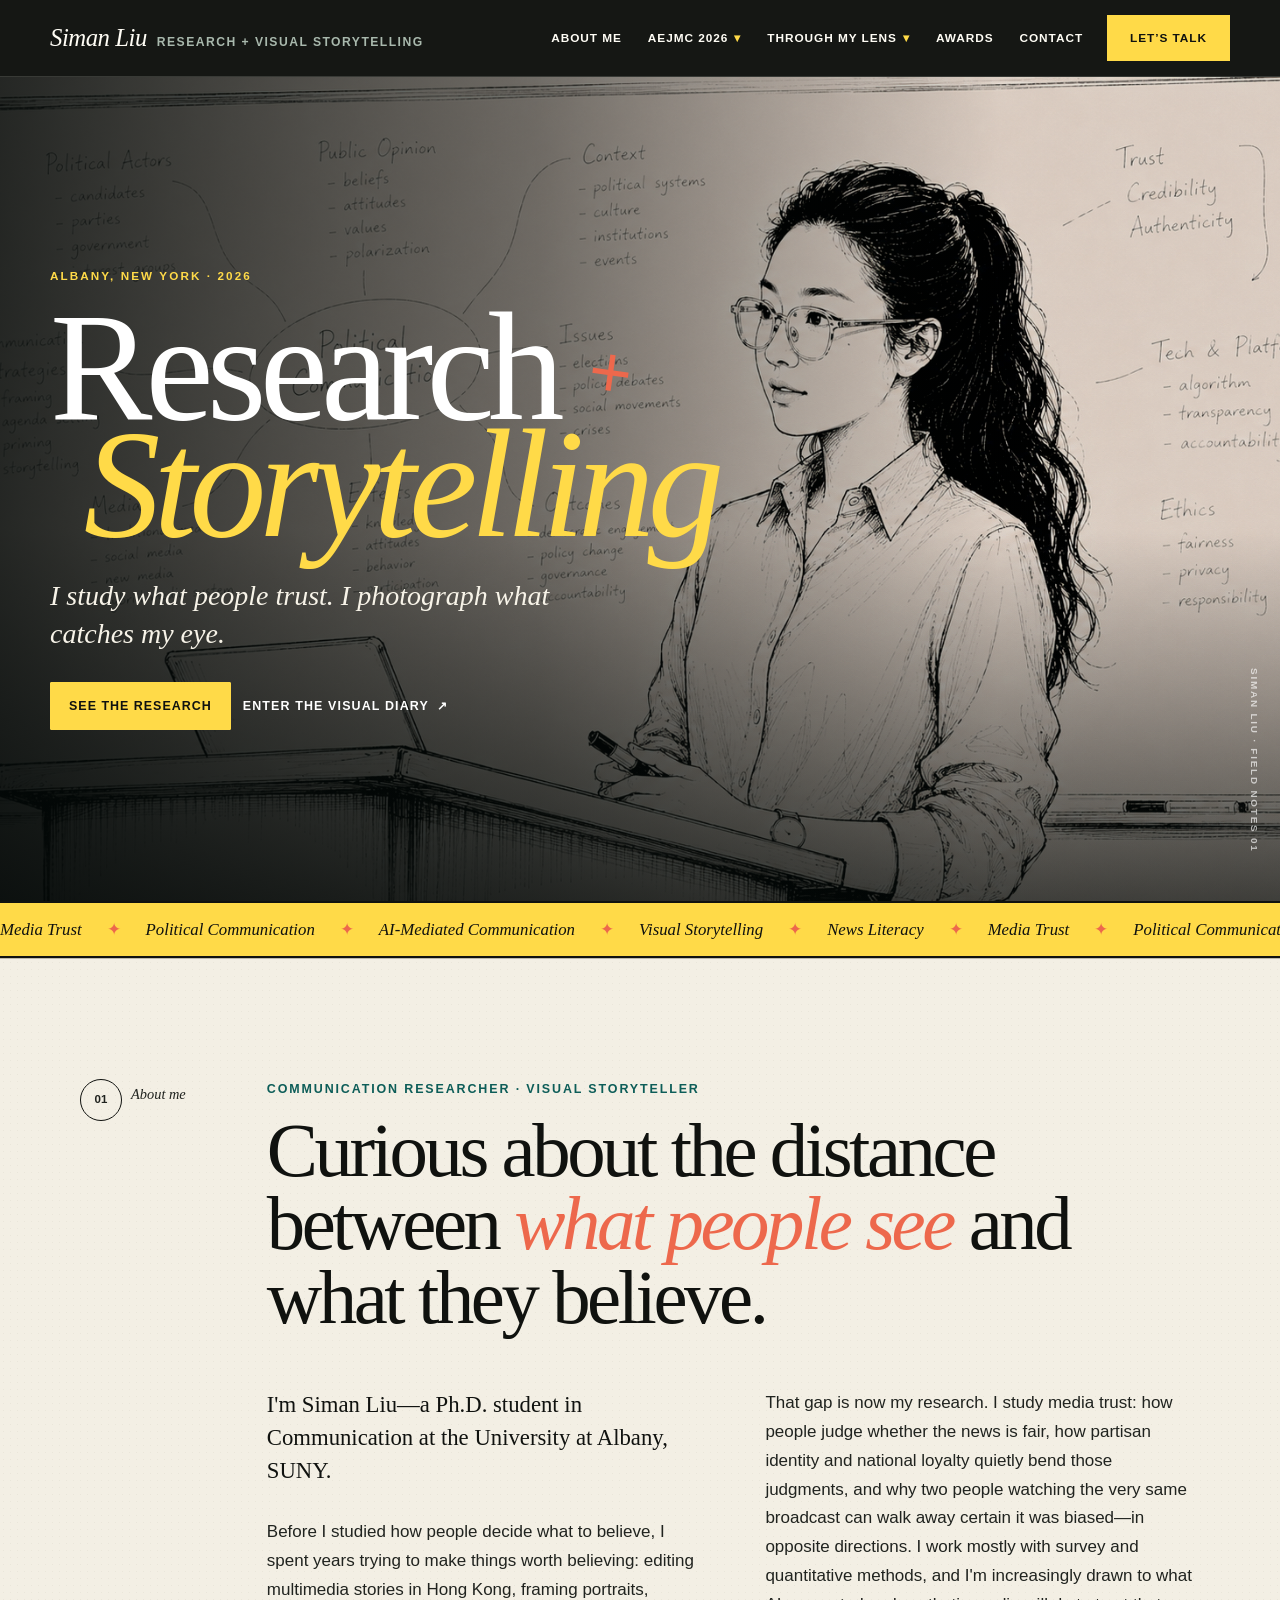
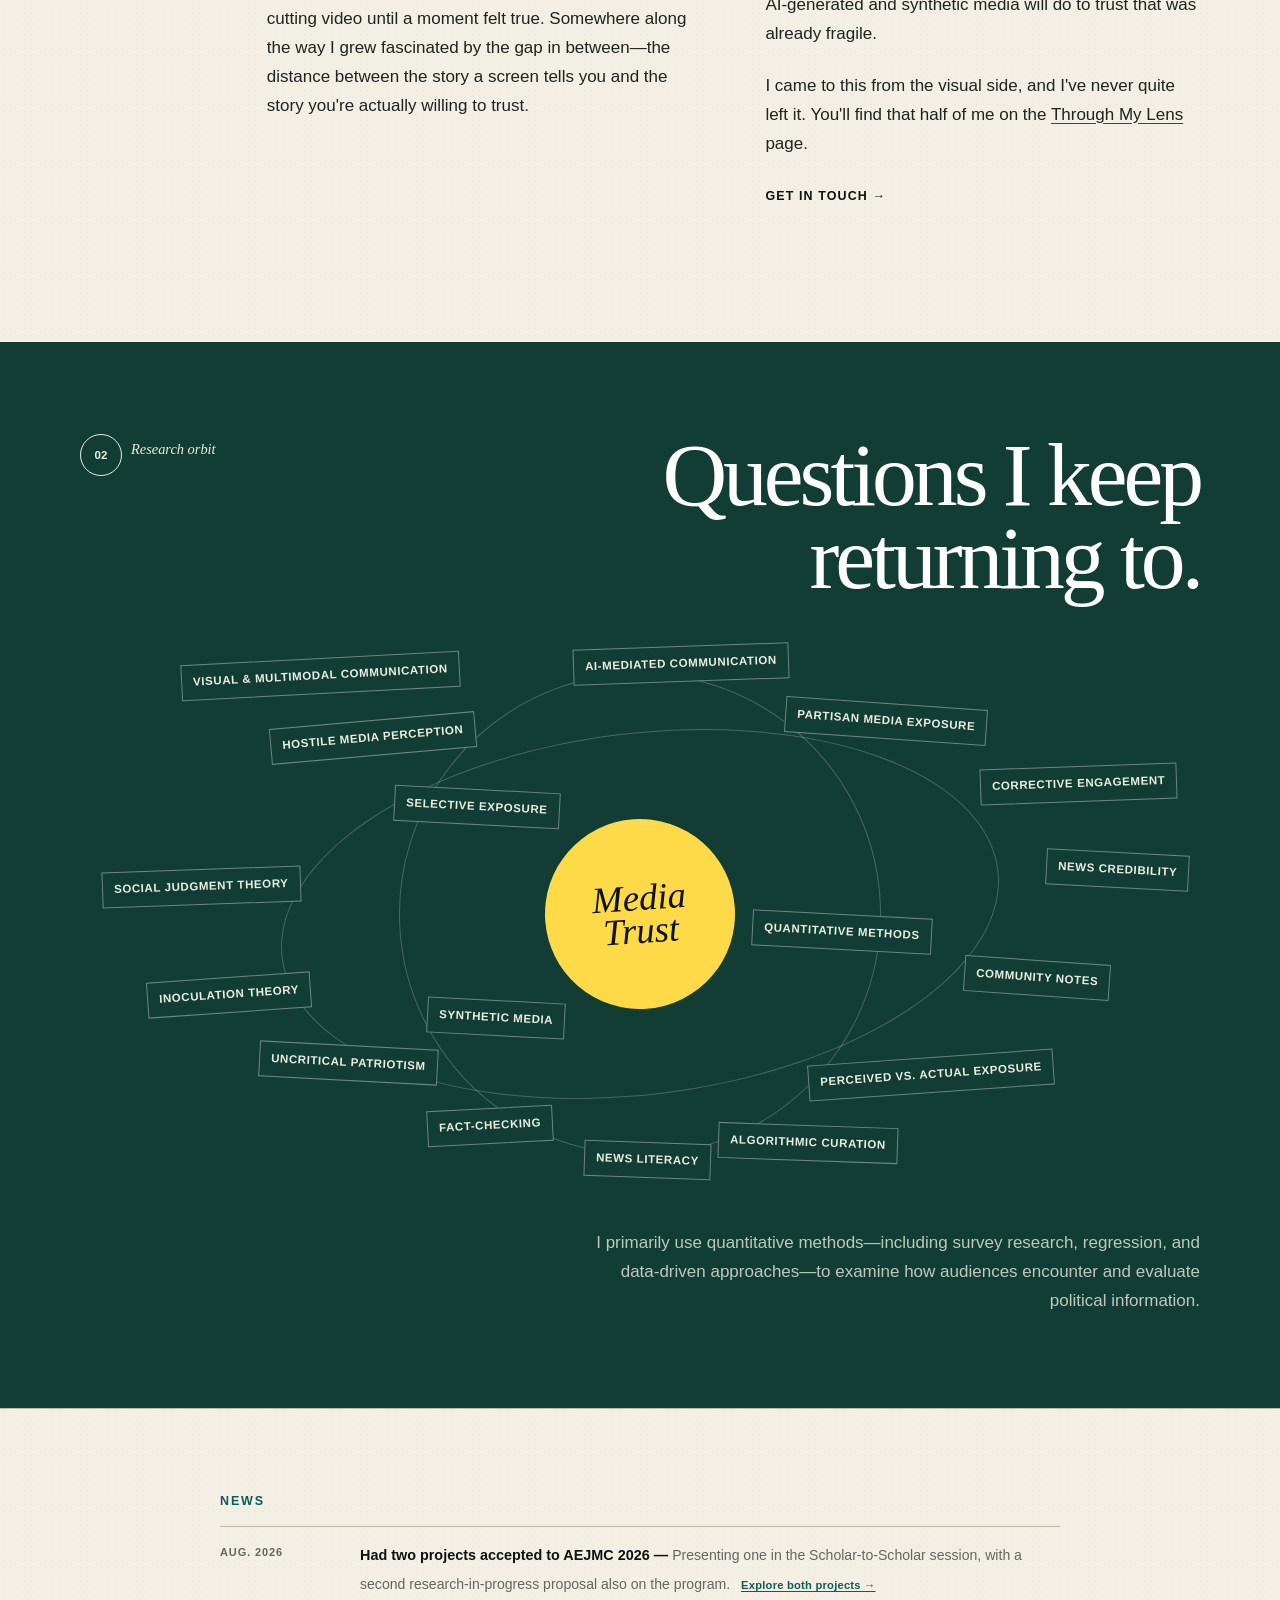
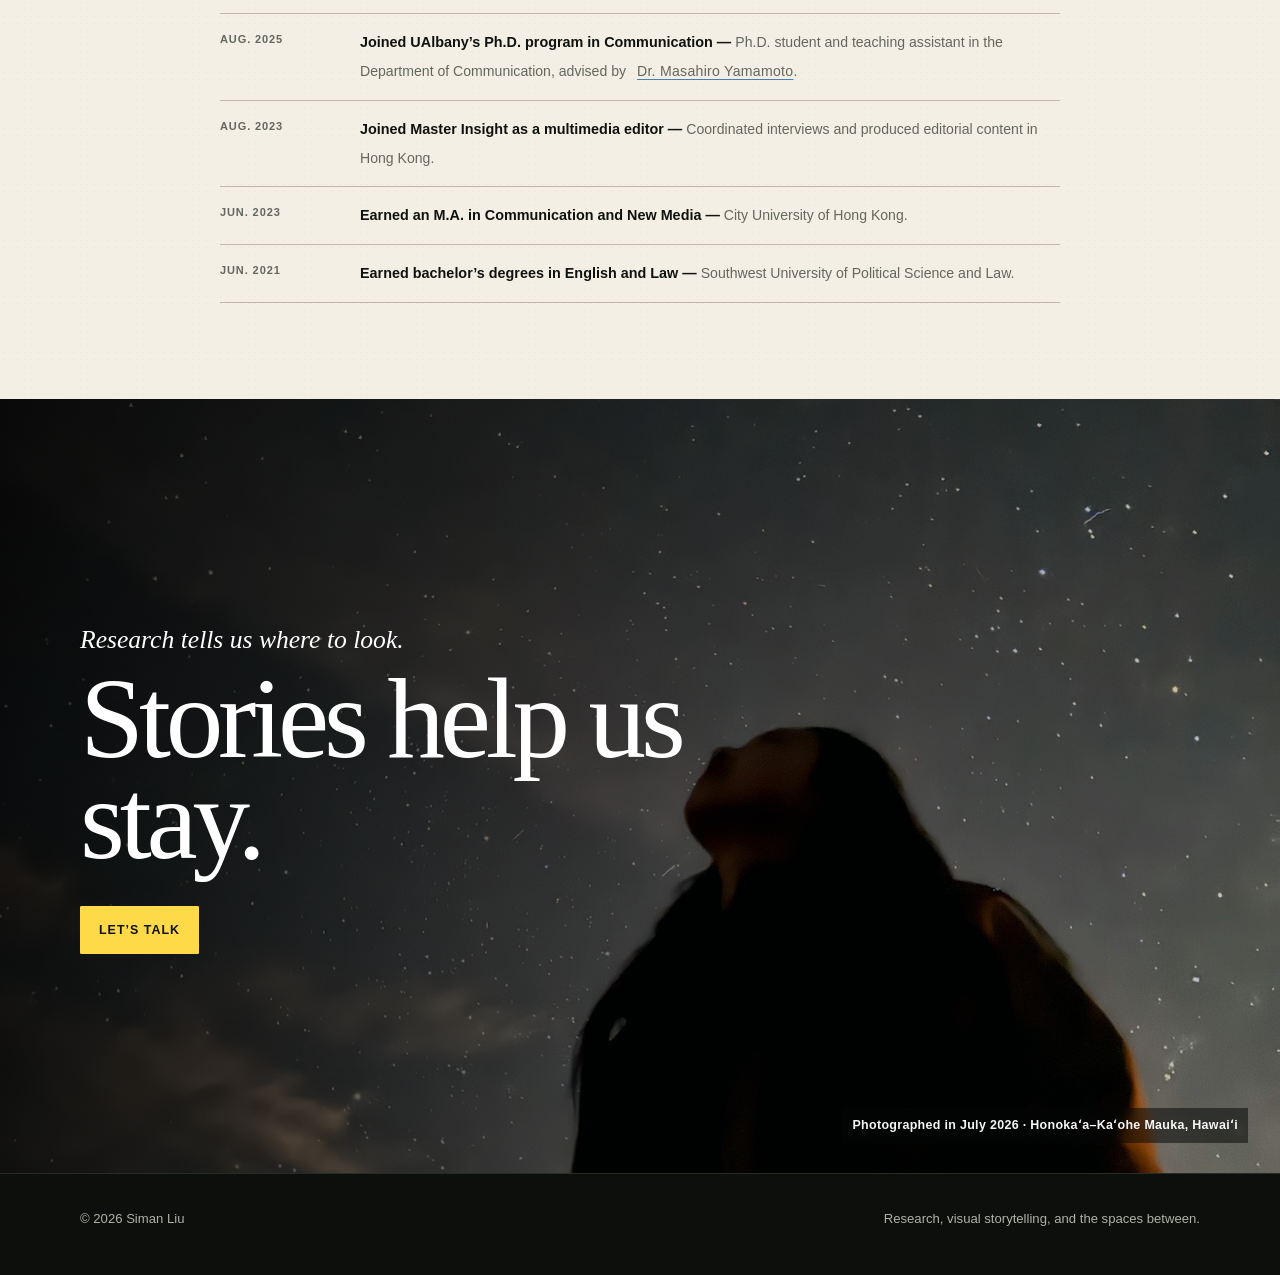
==== commit 80fcaee1: "Refine homepage introduction" ====
--- a/index.html
+++ b/index.html
@@ -83,7 +83,7 @@
             <p>About me</p>
           </div>
           <div class="intro-statement">
-            <p class="eyebrow">Communication researcher · image maker</p>
+            <p class="eyebrow">Communication researcher · visual storyteller</p>
             <h2>
               Curious about the distance between
               <em>what people see</em> and what they believe.
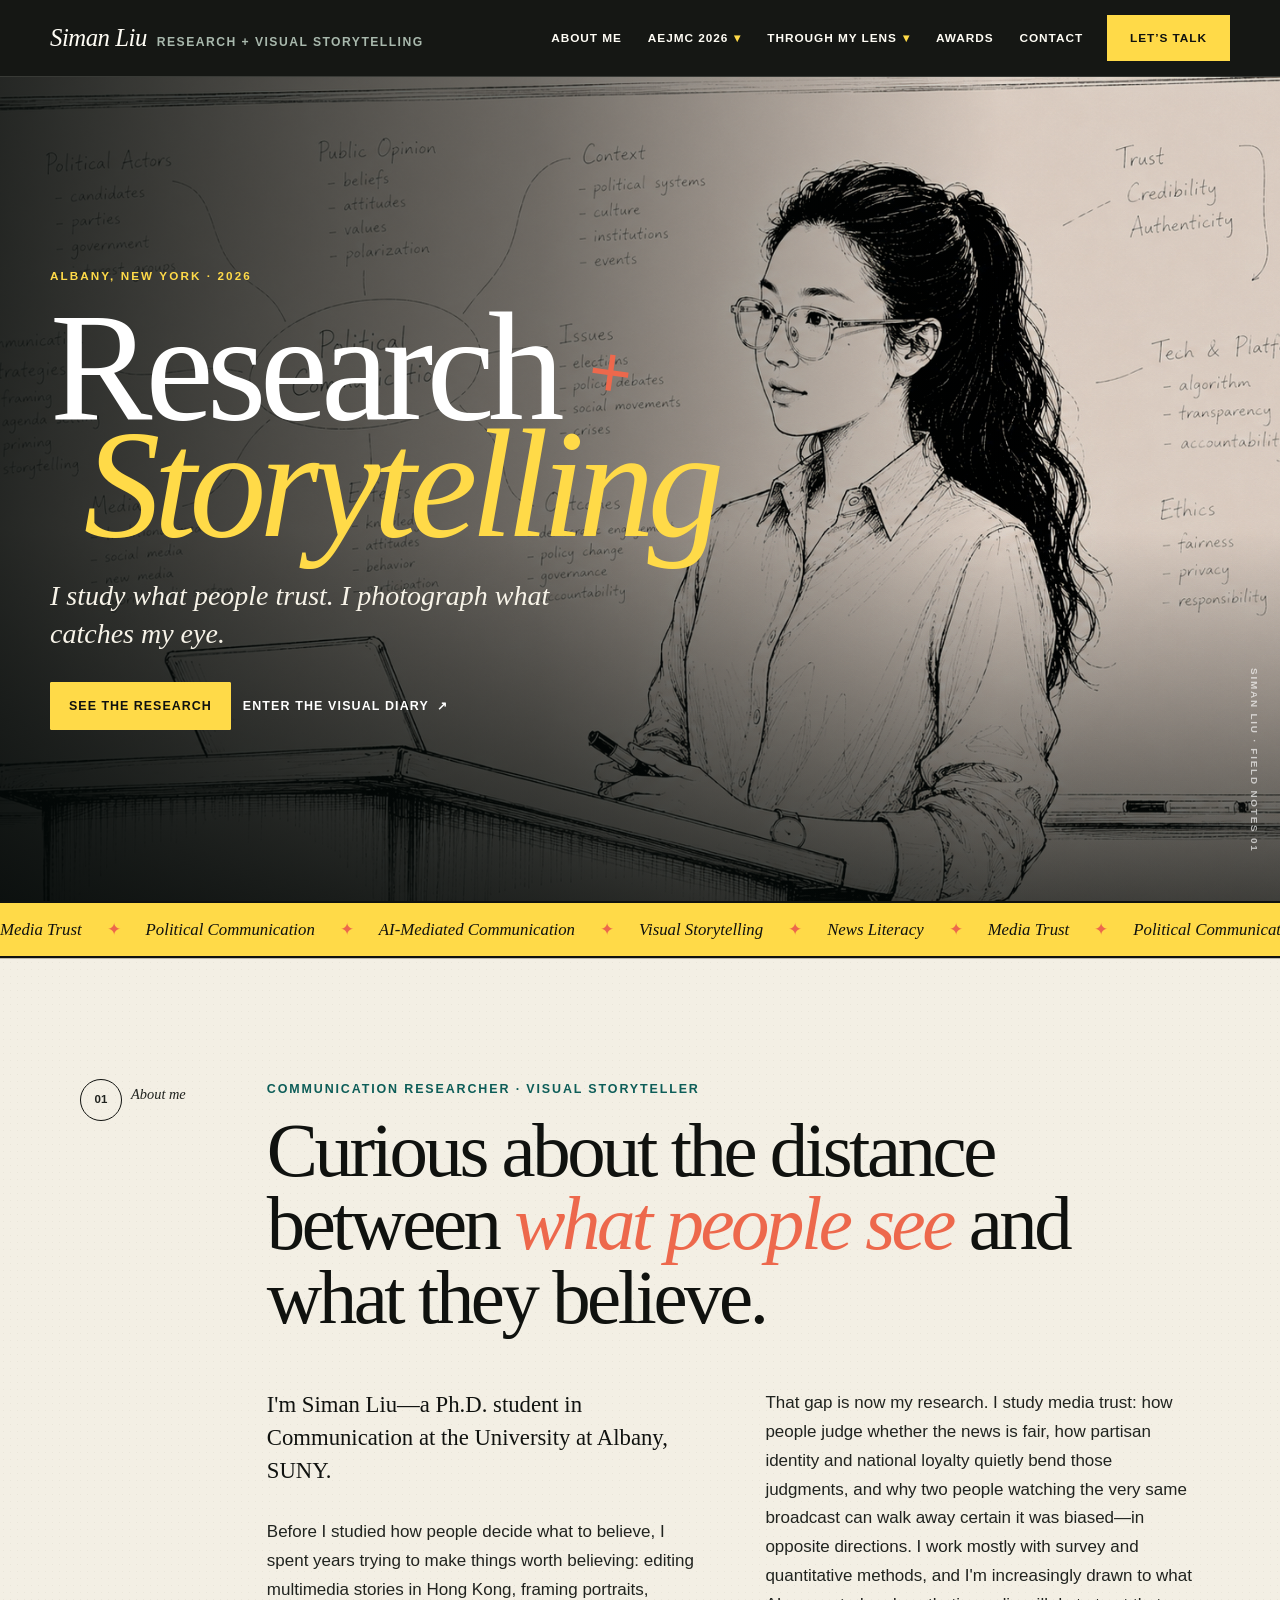
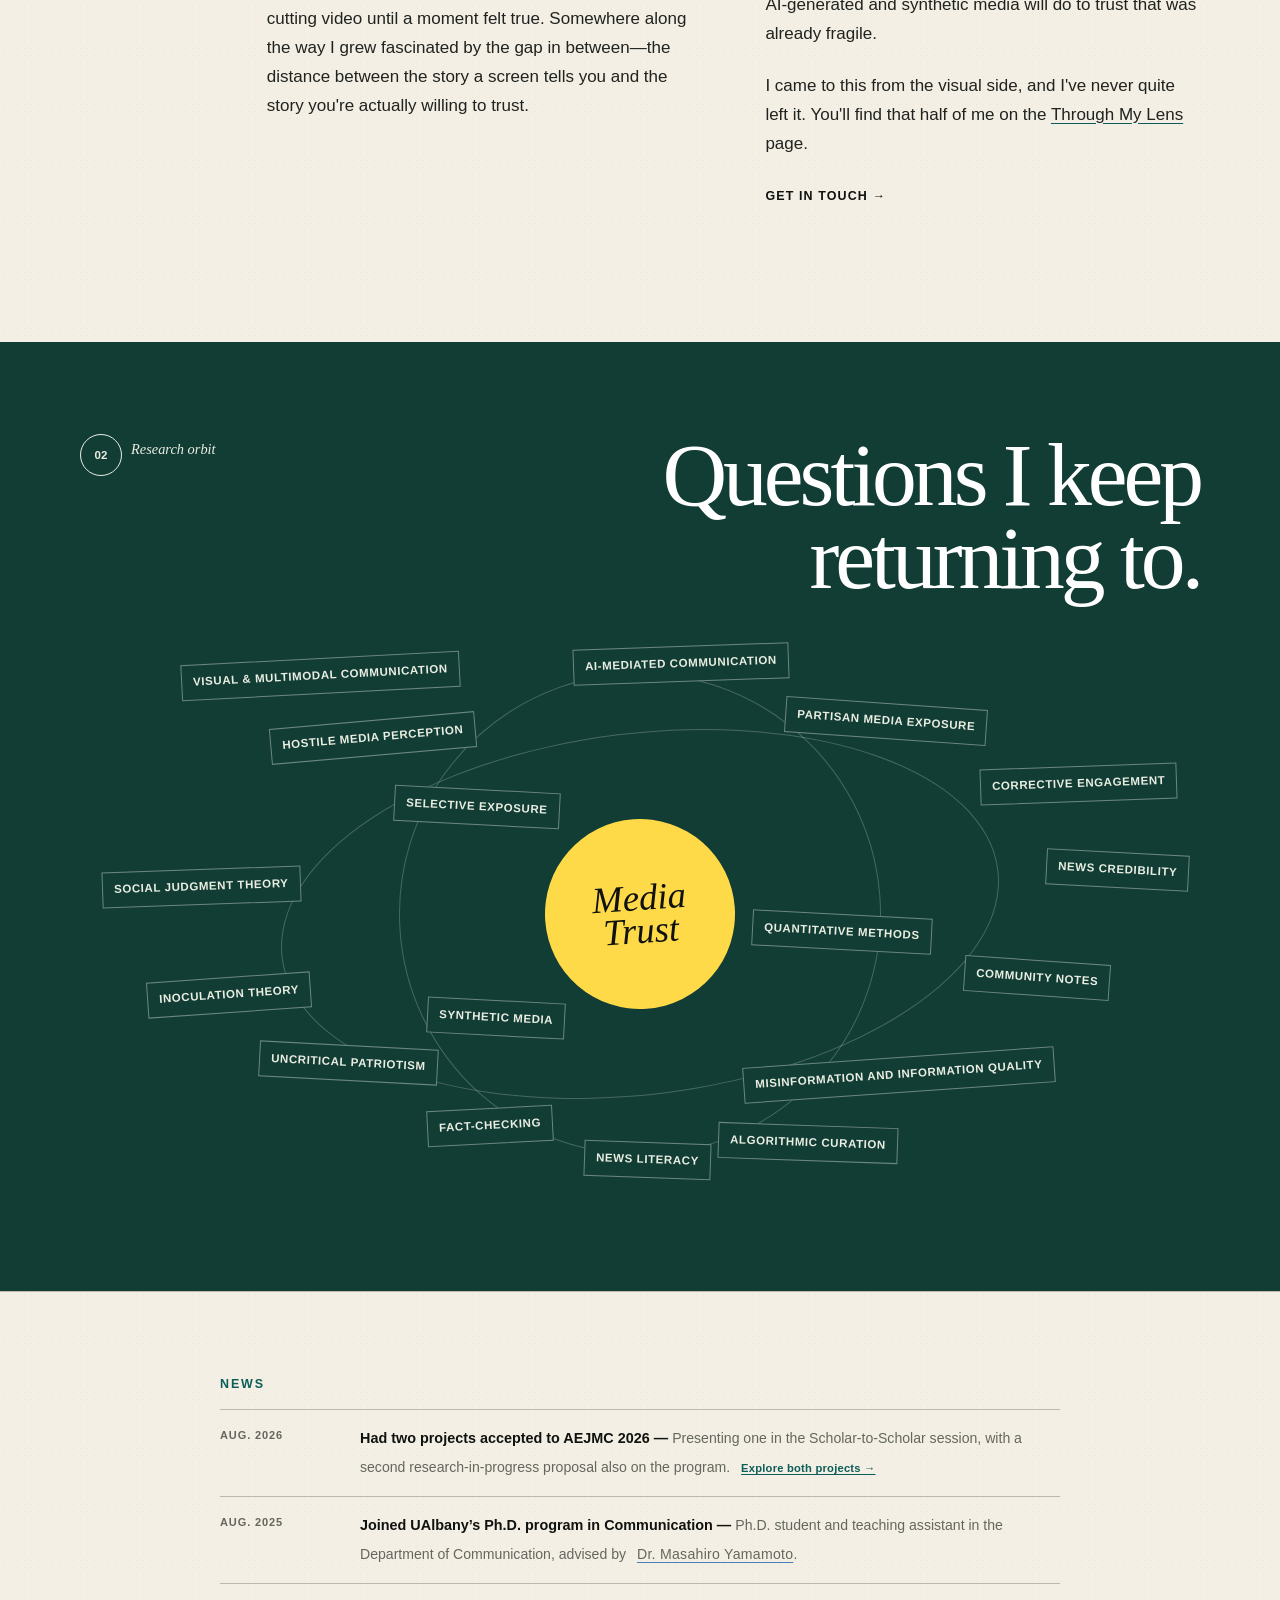
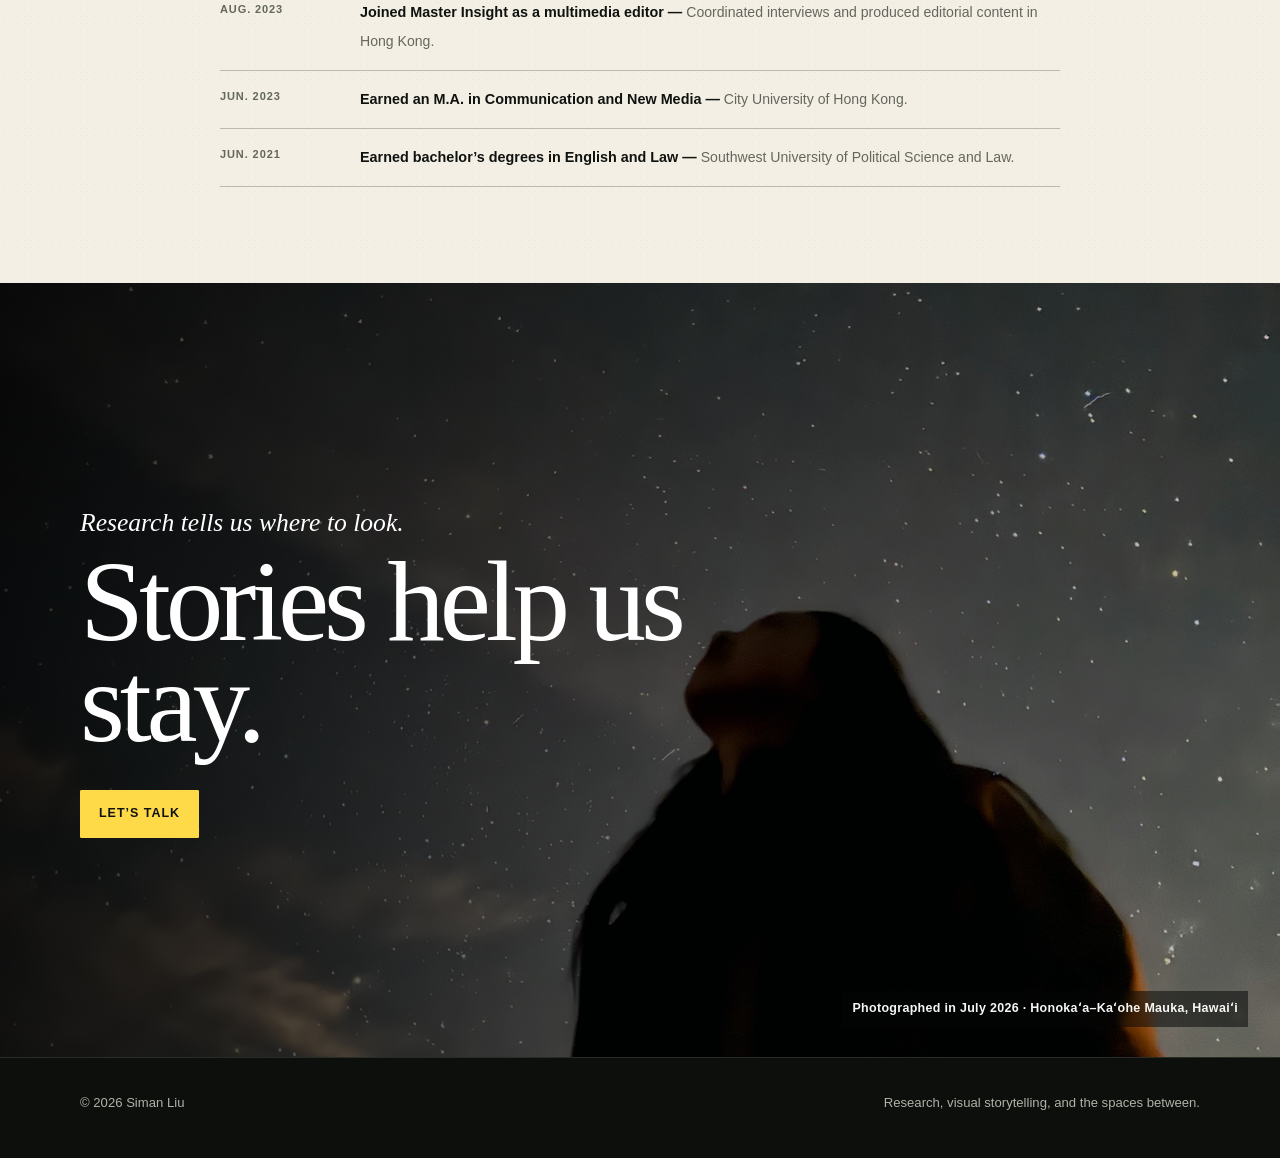
==== commit b050fa38: "Refine mobile homepage and research orbit" ====
--- a/index.html
+++ b/index.html
@@ -78,7 +78,17 @@
 
       <section class="section intro-section" id="about">
         <div class="container editorial-intro">
-          <div class="chapter-mark">
+          <figure class="mobile-about-portrait">
+            <img
+              src="/assets/images/creative/contact-political-communication.jpg"
+              alt="Illustrated portrait of Siman Liu beside a political communication concept map"
+            />
+            <figcaption class="chapter-mark">
+              <span>01</span>
+              <p>About me</p>
+            </figcaption>
+          </figure>
+          <div class="chapter-mark desktop-about-mark">
             <span>01</span>
             <p>About me</p>
           </div>
@@ -92,31 +102,39 @@
           <div class="intro-copy">
             <div class="bio-column">
               <p>
-                I'm Siman Liu—a Ph.D. student in Communication at the University at
-                Albany, SUNY.
+                I'm Siman Liu—a
+                <span class="bio-key bio-key-degree">Ph.D. student in Communication</span>
+                at the University at Albany, SUNY.
               </p>
               <p>
                 Before I studied how people decide what to believe, I spent years trying
-                to make things worth believing: editing multimedia stories in Hong
-                Kong, framing portraits, cutting video until a moment felt true.
-                Somewhere along the way I grew fascinated by the gap in between—the
-                distance between the story a screen tells you and the story you're
-                actually willing to trust.
+                to make things worth believing:
+                <span class="bio-key bio-key-action">editing multimedia stories</span>
+                in Hong Kong, <span class="bio-key bio-key-action">framing portraits</span>,
+                <span class="bio-key bio-key-action">cutting video</span> until a moment
+                felt true. Somewhere along the way I grew fascinated by
+                <span class="bio-key bio-key-concept">the gap in between</span>—the distance
+                between the story a screen tells you and the story you're actually
+                willing to trust.
               </p>
             </div>
             <div class="bio-column">
               <p>
-                That gap is now my research. I study media trust: how people judge
-                whether the news is fair, how partisan identity and national loyalty
-                quietly bend those judgments, and why two people watching the very same
-                broadcast can walk away certain it was biased—in opposite directions. I
-                work mostly with survey and quantitative methods, and I'm increasingly
-                drawn to what AI-generated and synthetic media will do to trust that was
-                already fragile.
-              </p>
-              <p>
-                I came to this from the visual side, and I've never quite left it. You'll
-                find that half of me on the
+                That gap is now my research. I study
+                <span class="bio-key bio-key-research">media trust</span>: how people judge
+                whether the news is fair, how
+                <span class="bio-key bio-key-research">partisan identity</span> and
+                <span class="bio-key bio-key-research">national loyalty</span> quietly bend
+                those judgments, and why two people watching the very same broadcast can
+                walk away certain it was biased—in opposite directions. I work mostly
+                with survey and quantitative methods, and I'm increasingly drawn to what
+                <span class="bio-key bio-key-tech">AI-generated and synthetic media</span>
+                will do to trust that was already fragile.
+              </p>
+              <p>
+                I came to this from the
+                <span class="bio-key bio-key-visual">visual side</span>, and I've never
+                quite left it. You'll find that half of me on the
                 <a href="/lens/portraits/">Through My Lens</a> page.
               </p>
               <a class="text-link" href="/contact/">Get in touch →</a>
@@ -135,13 +153,18 @@
             <h2>Questions I keep returning to.</h2>
           </div>
           <div class="orbit" aria-label="Research interest keywords">
+            <span class="orbit-rings" aria-hidden="true">
+              <span></span>
+              <span></span>
+              <span></span>
+            </span>
             <span class="orbit-center">Media<br />Trust</span>
             <span class="orbit-word o1">Hostile Media Perception</span>
             <span class="orbit-word o2">Partisan Media Exposure</span>
             <span class="orbit-word o3">Social Judgment Theory</span>
             <span class="orbit-word o4">Uncritical Patriotism</span>
             <span class="orbit-word o5">News Credibility</span>
-            <span class="orbit-word o6">Perceived vs. Actual Exposure</span>
+            <span class="orbit-word o6">Misinformation and Information Quality</span>
             <span class="orbit-word o7">News Literacy</span>
             <span class="orbit-word o8">AI-Mediated Communication</span>
             <span class="orbit-word o9">Selective Exposure</span>
@@ -153,12 +176,11 @@
             <span class="orbit-word o15">Synthetic Media</span>
             <span class="orbit-word o16">Visual &amp; Multimodal Communication</span>
             <span class="orbit-word o17">Quantitative Methods</span>
-          </div>
-          <p class="orbit-note">
-            I primarily use quantitative methods—including survey research,
-            regression, and data-driven approaches—to examine how audiences encounter
-            and evaluate political information.
-          </p>
+            <span class="orbit-word mobile-orbit-extra o18">Image-Based Framing</span>
+            <span class="orbit-word mobile-orbit-extra o19">Cross-National / Comparative Communication</span>
+            <span class="orbit-word mobile-orbit-extra o20">Journalism Practice</span>
+            <span class="orbit-word mobile-orbit-extra o21">Documentary and Visual Storytelling</span>
+          </div>
         </div>
       </section>
 
--- a/assets/css/styles.css
+++ b/assets/css/styles.css
@@ -1387,6 +1387,10 @@
   writing-mode: vertical-rl;
 }
 
+.mobile-about-portrait {
+  display: none;
+}
+
 .ticker {
   overflow: hidden;
   border-top: 2px solid var(--ink);
@@ -1657,6 +1661,11 @@
   text-align: center;
 }
 
+.orbit-rings,
+.mobile-orbit-extra {
+  display: none;
+}
+
 .orbit-word {
   position: absolute;
   z-index: 3;
@@ -3898,3 +3907,1097 @@
     transition: none;
   }
 }
+
+/* Mobile homepage study: an editorial cover, field-note portrait, and full-screen menu. */
+
+@media (max-width: 760px) {
+  .creative-home .site-header {
+    backdrop-filter: none;
+    -webkit-backdrop-filter: none;
+  }
+
+  .creative-home .nav-wrap {
+    min-height: 72px;
+  }
+
+  .creative-home .site-nav {
+    z-index: 40;
+    top: 72px;
+    bottom: auto;
+    height: calc(100dvh - 72px);
+    padding: 22px 22px max(28px, env(safe-area-inset-bottom));
+    overflow-y: auto;
+    overscroll-behavior: contain;
+    background: #0d0f0c;
+  }
+
+  .creative-home .site-nav > a,
+  .creative-home .nav-dropdown-toggle {
+    padding: 16px 4px;
+    border-bottom: 1px solid rgba(255, 255, 255, 0.14);
+    border-radius: 0;
+    font-size: 0.92rem;
+    letter-spacing: 0.11em;
+  }
+
+  .creative-home .dropdown-menu {
+    padding: 4px 0 10px 14px;
+  }
+
+  .creative-home .dropdown-menu a {
+    padding: 10px 4px;
+    color: #bdc6bd;
+    font-size: 0.84rem;
+  }
+
+  .creative-home .site-nav .nav-cta {
+    width: 100%;
+    margin-top: 18px;
+    padding: 16px 18px;
+    border: 0;
+  }
+
+  .creative-home .editorial-hero {
+    display: block;
+    min-height: 0;
+  }
+
+  .creative-home .editorial-hero-image,
+  .creative-home .editorial-hero-shade {
+    display: none;
+  }
+
+  .creative-home .editorial-hero-copy {
+    position: relative;
+    width: 100%;
+    min-height: 0;
+    margin: 0;
+    padding: 48px 20px 52px;
+    align-items: flex-start;
+    justify-content: flex-start;
+    overflow: hidden;
+    background:
+      radial-gradient(circle at 92% 16%, rgba(255, 218, 72, 0.16), transparent 27%),
+      linear-gradient(115deg, #0d0f0c 0%, #122019 100%);
+  }
+
+  .creative-home .editorial-hero-copy::before {
+    position: absolute;
+    top: -36px;
+    right: -12px;
+    content: "01";
+    color: rgba(255, 255, 255, 0.055);
+    font-family: var(--serif);
+    font-size: 11rem;
+    font-style: italic;
+    line-height: 1;
+  }
+
+  .creative-home .editorial-hero-copy::after {
+    position: absolute;
+    right: 20px;
+    bottom: 24px;
+    width: 74px;
+    height: 74px;
+    content: "";
+    transform: rotate(12deg);
+    border: 1px solid rgba(255, 218, 72, 0.38);
+  }
+
+  .creative-home .issue-label {
+    display: none;
+  }
+
+  .creative-home .editorial-hero h1 {
+    position: relative;
+    z-index: 1;
+    max-width: 100%;
+    font-size: clamp(3.85rem, 17.5vw, 4.65rem);
+    line-height: 0.75;
+  }
+
+  .creative-home .editorial-hero h1 em {
+    margin: 0.11em 0 0 0.22em;
+    transform: rotate(-2deg);
+  }
+
+  .creative-home .hero-deck {
+    position: relative;
+    z-index: 1;
+    width: 100%;
+    max-width: 306px;
+    margin: 32px 0 0 42px;
+    padding-left: 14px;
+    border-left: 1px solid rgba(255, 255, 255, 0.42);
+    font-size: 1rem;
+  }
+
+  .creative-home .editorial-hero .button-row {
+    position: relative;
+    z-index: 1;
+    width: 100%;
+    margin-top: 34px;
+    gap: 18px;
+  }
+
+  .creative-home .editorial-hero .sun-button {
+    width: auto;
+    min-width: 220px;
+    justify-content: center;
+    text-align: center;
+  }
+
+  .creative-home .intro-section {
+    padding: 28px 0 88px;
+  }
+
+  .creative-home .editorial-intro {
+    position: relative;
+    row-gap: 42px;
+  }
+
+  .creative-home .desktop-about-mark {
+    display: none;
+  }
+
+  .creative-home .mobile-about-portrait {
+    position: relative;
+    display: block;
+    width: calc(100% - 12px);
+    height: min(110vw, 430px);
+    margin: 0 auto;
+    overflow: hidden;
+    transform: rotate(-0.7deg);
+    background: #e8dfd1;
+    box-shadow: 10px 12px 0 rgba(13, 93, 88, 0.12);
+  }
+
+  .creative-home .mobile-about-portrait img {
+    width: 100%;
+    height: 100%;
+    object-fit: cover;
+    object-position: 64% 43%;
+    filter: saturate(0.82) contrast(1.02);
+  }
+
+  .creative-home .mobile-about-portrait::after {
+    position: absolute;
+    inset: 0;
+    content: "";
+    background: linear-gradient(
+      0deg,
+      rgba(13, 15, 12, 0.32) 0%,
+      transparent 35%
+    );
+    pointer-events: none;
+  }
+
+  .creative-home .mobile-about-portrait .chapter-mark {
+    position: absolute;
+    z-index: 1;
+    bottom: 20px;
+    left: 18px;
+    padding: 11px 15px 10px;
+    align-items: center;
+    transform: rotate(-2deg);
+    background: var(--sun);
+    color: var(--ink);
+    gap: 10px;
+  }
+
+  .creative-home .mobile-about-portrait .chapter-mark span {
+    width: 34px;
+    height: 34px;
+    border-color: var(--ink);
+  }
+
+  .creative-home .mobile-about-portrait .chapter-mark p {
+    margin: 0;
+    font-size: 0.94rem;
+  }
+
+  .creative-home .intro-statement h2 {
+    font-size: clamp(3.1rem, 14vw, 3.75rem);
+    line-height: 0.94;
+  }
+
+  .creative-home .intro-statement h2 em {
+    color: var(--accent);
+  }
+
+  .creative-home .intro-copy {
+    gap: 0;
+  }
+
+  .creative-home .bio-column p {
+    font-size: 0.98rem;
+    line-height: 1.72;
+  }
+
+  .creative-home .bio-column:first-child p:first-child {
+    margin-bottom: 30px;
+    font-size: 1.32rem;
+    line-height: 1.46;
+  }
+
+  .creative-home .bio-column:first-child p:nth-child(2) {
+    margin: 0 0 34px;
+    padding: 4px 0 4px 18px;
+    border-left: 4px solid var(--accent);
+  }
+
+  .creative-home .bio-column:nth-child(2) p:first-child {
+    margin: 0 0 30px;
+  }
+
+  .creative-home .bio-key-degree,
+  .creative-home .bio-key-research {
+    color: var(--accent);
+    font-family: var(--serif);
+    font-size: 1.09em;
+    font-style: italic;
+  }
+
+  .creative-home .bio-key-action {
+    color: var(--accent);
+    font-weight: 800;
+  }
+
+  .creative-home .bio-key-concept {
+    padding: 0 0.16em;
+    background: linear-gradient(
+      transparent 38%,
+      rgba(255, 218, 72, 0.82) 38%,
+      rgba(255, 218, 72, 0.82) 90%,
+      transparent 90%
+    );
+    box-decoration-break: clone;
+    -webkit-box-decoration-break: clone;
+    color: var(--ink);
+    font-family: var(--serif);
+    font-size: 1.08em;
+    font-style: italic;
+  }
+
+  .creative-home .bio-key-tech {
+    padding: 0 0.12em;
+    background: rgba(188, 219, 229, 0.52);
+    color: #0d5551;
+    font-weight: 800;
+    box-decoration-break: clone;
+    -webkit-box-decoration-break: clone;
+  }
+
+  .creative-home .bio-key-visual {
+    color: var(--accent);
+    font-family: var(--serif);
+    font-size: 1.1em;
+    font-style: italic;
+    font-weight: 700;
+  }
+
+  .creative-home .ticker-track {
+    padding: 8px 0 7px;
+  }
+
+  .creative-home .ticker span {
+    font-size: 0.88rem;
+  }
+
+  .creative-home .ticker span::after {
+    margin: 0 17px;
+    font-size: 0.78rem;
+  }
+
+  .creative-home .research-section {
+    min-height: 0;
+    padding-top: 82px;
+    padding-bottom: 92px;
+  }
+
+  .creative-home .research-heading {
+    gap: 32px;
+  }
+
+  .creative-home .research-heading h2 {
+    max-width: 340px;
+    font-size: clamp(3.25rem, 15vw, 4rem);
+  }
+
+  .creative-home .orbit {
+    position: relative;
+    display: grid;
+    min-height: 0;
+    margin: 44px 0 38px;
+    padding: 24px 0 32px;
+    align-items: center;
+    justify-items: start;
+    grid-template-columns: repeat(6, minmax(0, 1fr));
+    gap: 11px 7px;
+  }
+
+  .creative-home .orbit::before,
+  .creative-home .orbit::after {
+    display: block;
+    z-index: 0;
+    border-color: rgba(255, 255, 255, 0.16);
+    pointer-events: none;
+  }
+
+  .creative-home .orbit::before {
+    top: 32%;
+    width: 108%;
+    height: 180px;
+    transform: translate(-50%, -50%) rotate(-8deg);
+  }
+
+  .creative-home .orbit::after {
+    top: 70%;
+    width: 225px;
+    height: 225px;
+    transform: translate(-50%, -50%) rotate(17deg);
+  }
+
+  .creative-home .orbit-center,
+  .creative-home .orbit-word {
+    position: static;
+    z-index: 1;
+    width: max-content;
+    max-width: 100%;
+  }
+
+  .creative-home .orbit-center {
+    width: 136px;
+    height: 136px;
+    grid-row: 1 / 3;
+    grid-column: 1 / 4;
+    justify-self: center;
+    transform: rotate(-5deg);
+    font-size: 1.76rem;
+  }
+
+  .creative-home .orbit-word {
+    padding: 8px 9px 7px;
+    font-size: 0.59rem;
+    line-height: 1.15;
+    text-align: center;
+  }
+
+  .creative-home .orbit .o1 {
+    grid-row: 1;
+    grid-column: 3 / 7;
+    align-self: end;
+    transform: rotate(2deg);
+    background: #e9ede2;
+    color: var(--forest);
+  }
+
+  .creative-home .orbit .o2 {
+    grid-row: 2;
+    grid-column: 3 / 7;
+    align-self: start;
+    transform: rotate(-1deg);
+    background: #e9ede2;
+    color: var(--forest);
+  }
+
+  .creative-home .orbit .o3,
+  .creative-home .orbit .o10,
+  .creative-home .orbit .o11,
+  .creative-home .orbit .o12,
+  .creative-home .orbit .o13,
+  .creative-home .orbit .o14,
+  .creative-home .orbit .o15 {
+    display: none;
+  }
+
+  .creative-home .orbit .o4 {
+    grid-row: 3;
+    grid-column: 1 / 4;
+    transform: rotate(-2deg);
+  }
+
+  .creative-home .orbit .o5 {
+    grid-row: 3;
+    grid-column: 4 / 7;
+    justify-self: end;
+    transform: rotate(1deg);
+  }
+
+  .creative-home .orbit .o9 {
+    grid-row: 4;
+    grid-column: 1 / 4;
+    transform: rotate(-2deg);
+  }
+
+  .creative-home .orbit .o7 {
+    grid-row: 4;
+    grid-column: 5 / 7;
+    justify-self: end;
+    transform: rotate(-2deg);
+  }
+
+  .creative-home .orbit .o6 {
+    grid-row: 5;
+    grid-column: 1 / 7;
+    justify-self: center;
+    transform: rotate(1deg);
+  }
+
+  .creative-home .orbit .o8 {
+    grid-row: 6;
+    grid-column: 1 / 6;
+    transform: rotate(-1deg);
+    border-color: var(--sun);
+    background: var(--sun);
+    color: var(--ink);
+  }
+
+  .creative-home .orbit .o16 {
+    grid-row: 7;
+    grid-column: 1 / 7;
+    justify-self: center;
+    transform: rotate(-1deg);
+    border-color: var(--sun);
+    color: var(--sun);
+  }
+
+  .creative-home .orbit .o17 {
+    grid-row: 8;
+    grid-column: 2 / 6;
+    justify-self: center;
+    transform: rotate(1deg);
+    background: #e9ede2;
+    color: var(--forest);
+  }
+
+  .creative-home .orbit.orbit-enhanced .orbit-center,
+  .creative-home .orbit.orbit-enhanced .orbit-word {
+    opacity: 0;
+    translate: 0 12px;
+  }
+
+  .creative-home .orbit.orbit-enhanced .orbit-word:nth-child(3n + 1) {
+    --reveal-delay: 120ms;
+  }
+
+  .creative-home .orbit.orbit-enhanced .orbit-word:nth-child(3n + 2) {
+    --reveal-delay: 220ms;
+  }
+
+  .creative-home .orbit.orbit-enhanced .orbit-word:nth-child(3n) {
+    --reveal-delay: 320ms;
+  }
+
+  .creative-home .orbit.orbit-enhanced.is-in-view .orbit-word {
+    animation: mobile-orbit-reveal 650ms cubic-bezier(0.22, 1, 0.36, 1)
+      var(--reveal-delay, 80ms) both;
+  }
+
+  .creative-home .orbit.orbit-enhanced.is-in-view .orbit-center {
+    animation:
+      mobile-orbit-reveal 650ms cubic-bezier(0.22, 1, 0.36, 1) both,
+      mobile-orbit-breathe 5.4s ease-in-out 700ms infinite;
+  }
+
+  .creative-home .orbit.orbit-enhanced.is-in-view::before {
+    animation: mobile-orbit-ring-one 34s linear infinite;
+  }
+
+  .creative-home .orbit.orbit-enhanced.is-in-view::after {
+    animation: mobile-orbit-ring-two 28s linear infinite reverse;
+  }
+
+  .creative-home .orbit-note {
+    margin-top: 0;
+    padding-top: 24px;
+    border-top: 1px solid rgba(255, 255, 255, 0.2);
+    line-height: 1.65;
+  }
+
+  @keyframes mobile-orbit-reveal {
+    to {
+      opacity: 1;
+      translate: 0 0;
+    }
+  }
+
+  @keyframes mobile-orbit-breathe {
+    50% {
+      box-shadow: 0 0 0 11px rgba(255, 218, 72, 0.1);
+    }
+  }
+
+  @keyframes mobile-orbit-ring-one {
+    from {
+      transform: translate(-50%, -50%) rotate(-8deg);
+    }
+
+    to {
+      transform: translate(-50%, -50%) rotate(352deg);
+    }
+  }
+
+  @keyframes mobile-orbit-ring-two {
+    from {
+      transform: translate(-50%, -50%) rotate(17deg);
+    }
+
+    to {
+      transform: translate(-50%, -50%) rotate(377deg);
+    }
+  }
+}
+
+@media (max-width: 760px) and (prefers-reduced-motion: reduce) {
+  .creative-home .orbit.orbit-enhanced .orbit-center,
+  .creative-home .orbit.orbit-enhanced .orbit-word {
+    opacity: 1;
+    translate: 0 0;
+    animation: none;
+  }
+
+  .creative-home .orbit.orbit-enhanced::before,
+  .creative-home .orbit.orbit-enhanced::after {
+    animation: none;
+  }
+}
+
+/* Mobile research tree: the words form a canopy, trunk, and roots. */
+
+@media (max-width: 760px) {
+  .creative-home .orbit {
+    position: relative;
+    display: block;
+    height: 700px;
+    margin: 42px 0 34px;
+    padding: 0;
+  }
+
+  .creative-home .orbit::before {
+    top: 32%;
+    left: 50%;
+    width: min(96vw, 370px);
+    height: 430px;
+    transform: translate(-50%, -50%);
+    border: 1px solid rgba(233, 237, 226, 0.17);
+    border-radius: 47% 53% 45% 55% / 44% 42% 58% 56%;
+    background:
+      radial-gradient(circle at 50% 44%, rgba(255, 218, 72, 0.07), transparent 48%),
+      rgba(233, 237, 226, 0.018);
+  }
+
+  .creative-home .orbit::after {
+    top: 60%;
+    left: 50%;
+    width: 64px;
+    height: 245px;
+    transform: translateX(-50%);
+    border: 1px solid rgba(255, 218, 72, 0.24);
+    border-radius: 0;
+    background: linear-gradient(
+      90deg,
+      rgba(255, 218, 72, 0.02),
+      rgba(255, 218, 72, 0.11),
+      rgba(255, 218, 72, 0.02)
+    );
+    clip-path: polygon(34% 0, 66% 0, 72% 76%, 100% 100%, 50% 91%, 0 100%, 28% 76%);
+  }
+
+  .creative-home .orbit-center,
+  .creative-home .orbit-word {
+    position: absolute;
+    inset: auto;
+    width: max-content;
+    max-width: 96%;
+    height: auto;
+    margin: 0;
+    padding: 0;
+    border: 0;
+    background: transparent;
+    line-height: 1.05;
+    white-space: nowrap;
+  }
+
+  .creative-home .orbit-center {
+    top: 25%;
+    left: 50%;
+    display: block;
+    transform: translateX(-50%) rotate(-2deg);
+    color: var(--sun);
+    font-size: 2.75rem;
+    line-height: 0.84;
+  }
+
+  .creative-home .orbit .o7 {
+    top: 3%;
+    left: 50%;
+    transform: translateX(-50%) rotate(-2deg);
+    color: var(--sky);
+    font-size: 0.7rem;
+  }
+
+  .creative-home .orbit .o1 {
+    top: 10%;
+    left: 50%;
+    transform: translateX(-50%) rotate(1deg);
+    background: transparent;
+    color: #e9ede2;
+    font-size: 0.82rem;
+  }
+
+  .creative-home .orbit .o5 {
+    top: 18%;
+    left: 3%;
+    transform: rotate(-3deg);
+    color: var(--sky);
+    font-size: 0.78rem;
+  }
+
+  .creative-home .orbit .o9 {
+    top: 18%;
+    right: 2%;
+    transform: rotate(3deg);
+    color: var(--sun);
+    font-size: 0.77rem;
+  }
+
+  .creative-home .orbit .o4 {
+    top: 39%;
+    left: 1%;
+    transform: rotate(-2deg);
+    color: #e9ede2;
+    font-size: 0.67rem;
+  }
+
+  .creative-home .orbit .o2 {
+    top: 39%;
+    right: 0;
+    transform: rotate(2deg);
+    background: transparent;
+    color: var(--sun);
+    font-size: 0.67rem;
+  }
+
+  .creative-home .orbit .o6 {
+    top: 48%;
+    left: 50%;
+    transform: translateX(-50%) rotate(-1deg);
+    color: var(--sky);
+    font-size: 0.7rem;
+  }
+
+  .creative-home .orbit .o8 {
+    top: 55%;
+    left: 50%;
+    transform: translateX(-50%) rotate(1deg);
+    background: transparent;
+    color: #e9ede2;
+    font-size: 0.74rem;
+  }
+
+  .creative-home .orbit .o16 {
+    top: 62%;
+    left: 50%;
+    display: block;
+    height: 205px;
+    transform: translateX(-50%);
+    border: 0;
+    color: var(--sun);
+    font-size: 0;
+    letter-spacing: 0.1em;
+    line-height: 1;
+    writing-mode: vertical-rl;
+    text-orientation: mixed;
+  }
+
+  .creative-home .orbit .o16::before {
+    content: "Visual Communication";
+    font-size: 0.65rem;
+  }
+
+  .creative-home .orbit .o17 {
+    top: 92%;
+    left: 50%;
+    display: block;
+    transform: translateX(-50%) rotate(-1deg);
+    overflow: visible;
+    background: transparent;
+    color: #e9ede2;
+    font-size: 0.73rem;
+  }
+
+  .creative-home .orbit .o17::before,
+  .creative-home .orbit .o17::after {
+    position: absolute;
+    top: 50%;
+    width: 72px;
+    content: "";
+    border-top: 1px solid rgba(233, 237, 226, 0.28);
+  }
+
+  .creative-home .orbit .o17::before {
+    right: calc(100% + 10px);
+    transform: rotate(-10deg);
+    transform-origin: right center;
+  }
+
+  .creative-home .orbit .o17::after {
+    left: calc(100% + 10px);
+    transform: rotate(10deg);
+    transform-origin: left center;
+  }
+
+  .creative-home .orbit.orbit-enhanced.is-in-view::before {
+    animation: mobile-tree-canopy 7.5s ease-in-out infinite;
+  }
+
+  .creative-home .orbit.orbit-enhanced.is-in-view::after {
+    animation: none;
+  }
+
+  @keyframes mobile-tree-canopy {
+    0%,
+    100% {
+      transform: translate(-50%, -50%) scale(1);
+      opacity: 0.78;
+    }
+
+    50% {
+      transform: translate(-50%, -50%) scale(1.018);
+      opacity: 1;
+    }
+  }
+}
+
+@media (max-width: 760px) and (prefers-reduced-motion: reduce) {
+  .creative-home .orbit.orbit-enhanced::before {
+    animation: none;
+  }
+}
+
+/* Mobile research system: Media Trust is the fixed core; moving orbital
+   particles add life without making the research terms hard to read. */
+
+@media (max-width: 760px) {
+  .creative-home .orbit {
+    position: relative;
+    display: block;
+    height: 820px;
+    margin: 36px 0 28px;
+    padding: 0;
+    isolation: isolate;
+  }
+
+  .creative-home .orbit::before,
+  .creative-home .orbit::after {
+    display: none;
+  }
+
+  .creative-home .orbit-rings {
+    position: absolute;
+    z-index: 0;
+    top: 44%;
+    left: 50%;
+    display: block;
+    width: 100%;
+    height: 640px;
+    transform: translate(-50%, -50%);
+    pointer-events: none;
+  }
+
+  .creative-home .orbit-rings > span {
+    position: absolute;
+    top: 50%;
+    left: 50%;
+    display: block;
+    border: 1px solid rgba(233, 237, 226, 0.22);
+    border-radius: 50%;
+  }
+
+  .creative-home .orbit-rings > span::before,
+  .creative-home .orbit-rings > span::after {
+    position: absolute;
+    content: "";
+    border-radius: 50%;
+  }
+
+  .creative-home .orbit-rings > span::before {
+    top: 50%;
+    left: -5px;
+    width: 9px;
+    height: 9px;
+    background: var(--sun);
+    box-shadow: 0 0 0 5px rgba(255, 218, 72, 0.1);
+  }
+
+  .creative-home .orbit-rings > span::after {
+    right: 9%;
+    bottom: 8%;
+    width: 6px;
+    height: 6px;
+    background: var(--sky);
+    box-shadow: 0 0 0 4px rgba(139, 199, 193, 0.09);
+  }
+
+  .creative-home .orbit-rings > span:nth-child(1) {
+    width: 106%;
+    height: 38%;
+    animation: mobile-satellite-ring-one 34s linear infinite;
+  }
+
+  .creative-home .orbit-rings > span:nth-child(2) {
+    width: 79%;
+    height: 67%;
+    animation: mobile-satellite-ring-two 42s linear infinite reverse;
+  }
+
+  .creative-home .orbit-rings > span:nth-child(3) {
+    width: 51%;
+    height: 92%;
+    animation: mobile-satellite-ring-three 38s linear infinite;
+  }
+
+  .creative-home .orbit-center,
+  .creative-home .orbit-word {
+    position: absolute;
+    inset: auto;
+    width: max-content;
+    max-width: 48%;
+    height: auto;
+    margin: 0;
+    white-space: normal;
+  }
+
+  .creative-home .orbit-center {
+    z-index: 4;
+    top: 44%;
+    left: 50%;
+    display: grid;
+    width: 146px;
+    max-width: none;
+    height: 146px;
+    place-items: center;
+    transform: translate(-50%, -50%) rotate(-3deg);
+    border: 0;
+    border-radius: 50%;
+    background: var(--sun);
+    box-shadow:
+      0 0 0 8px rgba(255, 218, 72, 0.1),
+      0 18px 38px rgba(0, 0, 0, 0.19);
+    color: var(--ink);
+    font-size: 2rem;
+    line-height: 0.86;
+  }
+
+  .creative-home .orbit-word {
+    z-index: 3;
+    padding: 7px 9px 6px;
+    border: 1px solid rgba(233, 237, 226, 0.36);
+    border-radius: 999px;
+    background: rgba(16, 55, 43, 0.94);
+    color: #e9ede2;
+    font-size: 0.6rem;
+    line-height: 1.2;
+    text-align: center;
+    box-shadow: 0 7px 18px rgba(0, 0, 0, 0.12);
+  }
+
+  .creative-home .orbit-word::after {
+    position: absolute;
+    top: -4px;
+    right: 12px;
+    width: 5px;
+    height: 5px;
+    content: "";
+    border-radius: 50%;
+    background: currentColor;
+    opacity: 0.72;
+  }
+
+  .creative-home .orbit .mobile-orbit-extra {
+    display: block;
+  }
+
+  .creative-home .orbit .o3,
+  .creative-home .orbit .o10,
+  .creative-home .orbit .o11,
+  .creative-home .orbit .o12,
+  .creative-home .orbit .o13,
+  .creative-home .orbit .o14,
+  .creative-home .orbit .o15 {
+    display: none;
+  }
+
+  .creative-home .orbit .o7 {
+    top: 2%;
+    left: 50%;
+    transform: translateX(-50%) rotate(-2deg);
+    border-color: rgba(139, 199, 193, 0.6);
+    color: var(--sky);
+  }
+
+  .creative-home .orbit .o1 {
+    top: 10%;
+    left: 1%;
+    transform: rotate(-3deg);
+    color: #e9ede2;
+    font-size: 0.63rem;
+  }
+
+  .creative-home .orbit .o18 {
+    top: 10%;
+    right: 1%;
+    transform: rotate(3deg);
+    border-color: rgba(255, 218, 72, 0.58);
+    color: var(--sun);
+  }
+
+  .creative-home .orbit .o5 {
+    top: 21%;
+    left: 0;
+    transform: rotate(2deg);
+    background: #e9ede2;
+    color: var(--forest);
+  }
+
+  .creative-home .orbit .o9 {
+    top: 21%;
+    right: 0;
+    transform: rotate(-2deg);
+    border-color: rgba(255, 218, 72, 0.64);
+    color: var(--sun);
+  }
+
+  .creative-home .orbit .o4 {
+    top: 30.5%;
+    left: 0;
+    transform: rotate(-3deg);
+    font-size: 0.56rem;
+  }
+
+  .creative-home .orbit .o2 {
+    top: 29%;
+    right: 0;
+    transform: rotate(3deg);
+    background: var(--sky);
+    color: var(--ink);
+    font-size: 0.56rem;
+  }
+
+  .creative-home .orbit .o19 {
+    top: 58%;
+    left: 50%;
+    max-width: 76%;
+    transform: translateX(-50%) rotate(-1deg);
+    border-color: rgba(139, 199, 193, 0.58);
+    color: var(--sky);
+    font-size: 0.56rem;
+  }
+
+  .creative-home .orbit .o6 {
+    top: 66%;
+    left: 50%;
+    max-width: 76%;
+    transform: translateX(-50%) rotate(1deg);
+    background: #e9ede2;
+    color: var(--forest);
+    font-size: 0.56rem;
+  }
+
+  .creative-home .orbit .o20 {
+    top: 75%;
+    left: 0;
+    transform: rotate(-2deg);
+    border-color: rgba(255, 218, 72, 0.58);
+    color: var(--sun);
+  }
+
+  .creative-home .orbit .o8 {
+    top: 75%;
+    right: 0;
+    transform: rotate(2deg);
+    color: #e9ede2;
+    font-size: 0.56rem;
+  }
+
+  .creative-home .orbit .o16 {
+    top: 84%;
+    left: 0;
+    display: block;
+    height: auto;
+    transform: rotate(2deg);
+    color: var(--sky);
+    font-size: 0.54rem;
+    letter-spacing: 0.05em;
+    line-height: 1.2;
+    writing-mode: horizontal-tb;
+  }
+
+  .creative-home .orbit .o16::before {
+    content: none;
+  }
+
+  .creative-home .orbit .o17 {
+    top: 84%;
+    right: 0;
+    left: auto;
+    display: block;
+    transform: rotate(-2deg);
+    overflow: visible;
+    background: rgba(16, 55, 43, 0.94);
+    color: #e9ede2;
+    font-size: 0.56rem;
+  }
+
+  .creative-home .orbit .o17::before,
+  .creative-home .orbit .o17::after {
+    content: none;
+  }
+
+  .creative-home .orbit .o21 {
+    top: 93%;
+    left: 50%;
+    max-width: 76%;
+    transform: translateX(-50%) rotate(-1deg);
+    border-color: rgba(255, 218, 72, 0.64);
+    color: var(--sun);
+    font-size: 0.58rem;
+  }
+
+  @keyframes mobile-satellite-ring-one {
+    from {
+      transform: translate(-50%, -50%) rotate(-9deg);
+    }
+
+    to {
+      transform: translate(-50%, -50%) rotate(351deg);
+    }
+  }
+
+  @keyframes mobile-satellite-ring-two {
+    from {
+      transform: translate(-50%, -50%) rotate(17deg);
+    }
+
+    to {
+      transform: translate(-50%, -50%) rotate(377deg);
+    }
+  }
+
+  @keyframes mobile-satellite-ring-three {
+    from {
+      transform: translate(-50%, -50%) rotate(-28deg);
+    }
+
+    to {
+      transform: translate(-50%, -50%) rotate(332deg);
+    }
+  }
+}
+
+@media (max-width: 760px) and (prefers-reduced-motion: reduce) {
+  .creative-home .orbit-rings > span {
+    animation: none !important;
+  }
+}
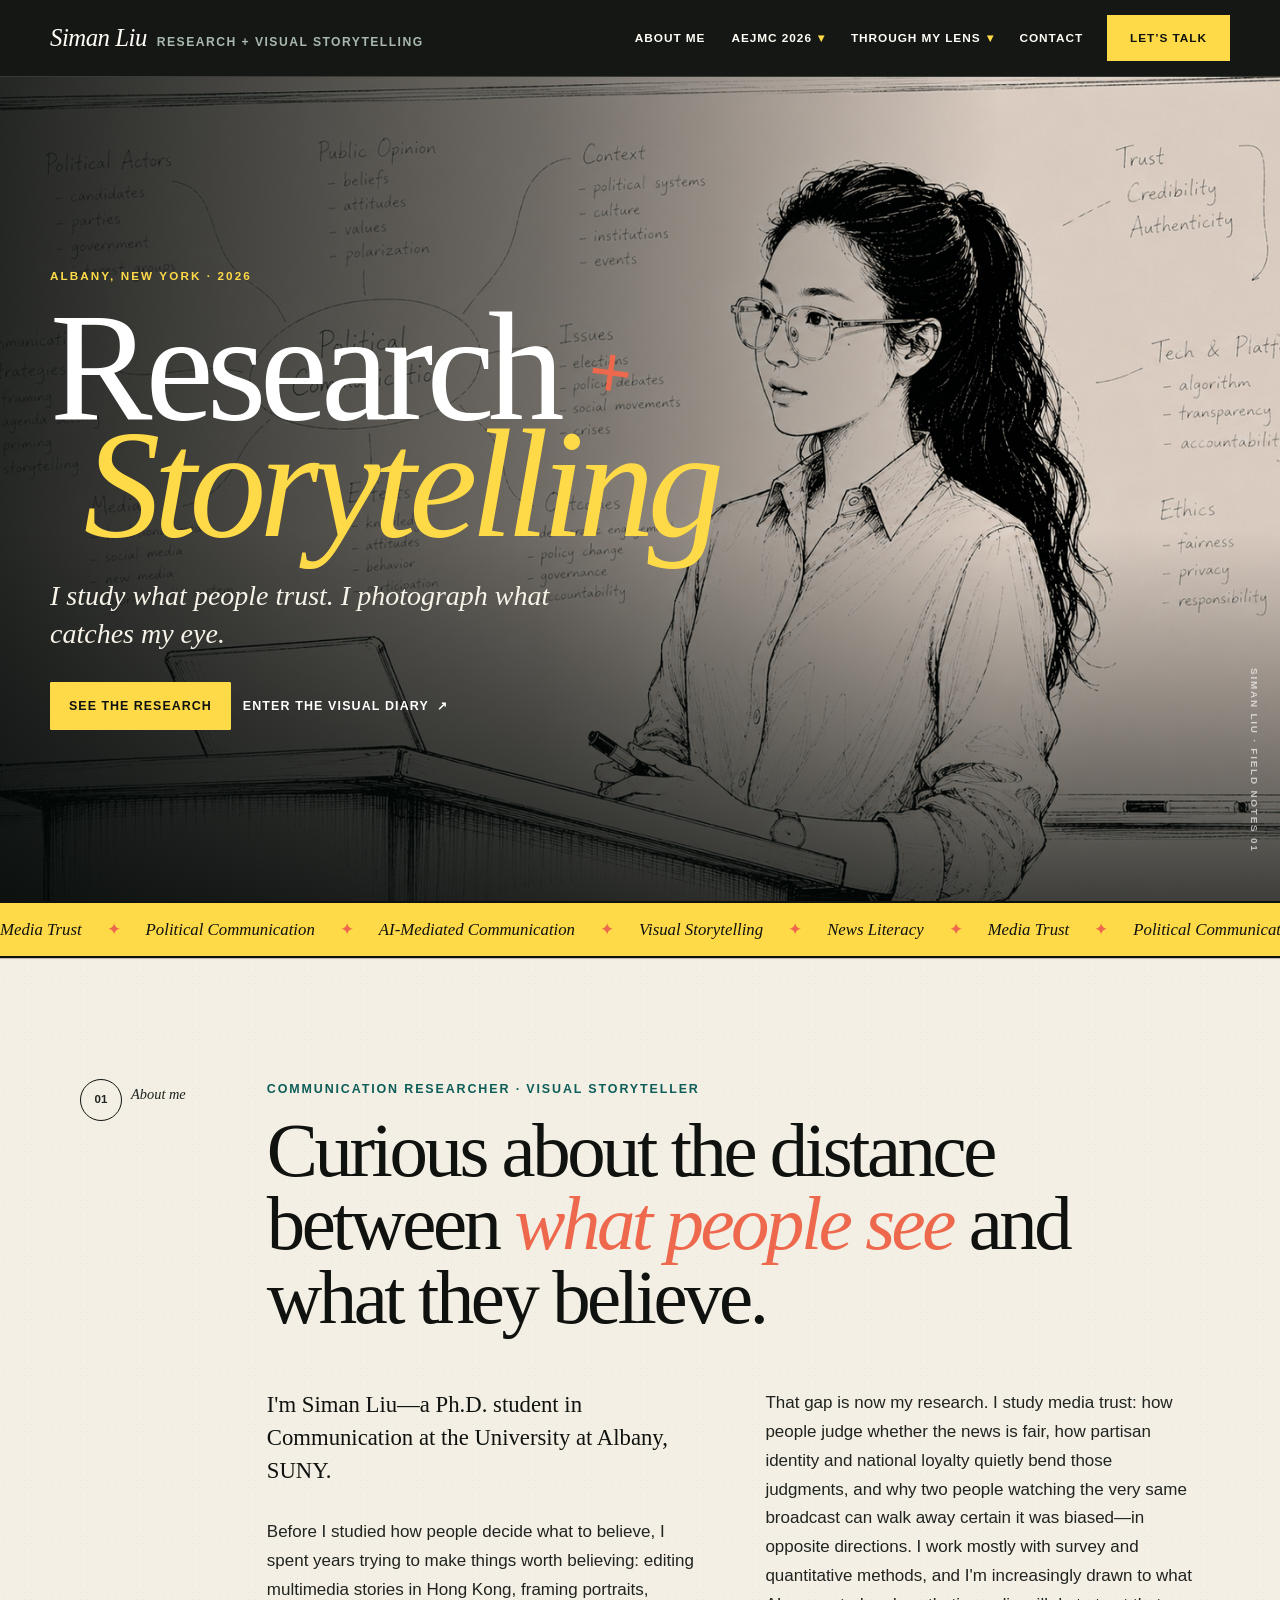
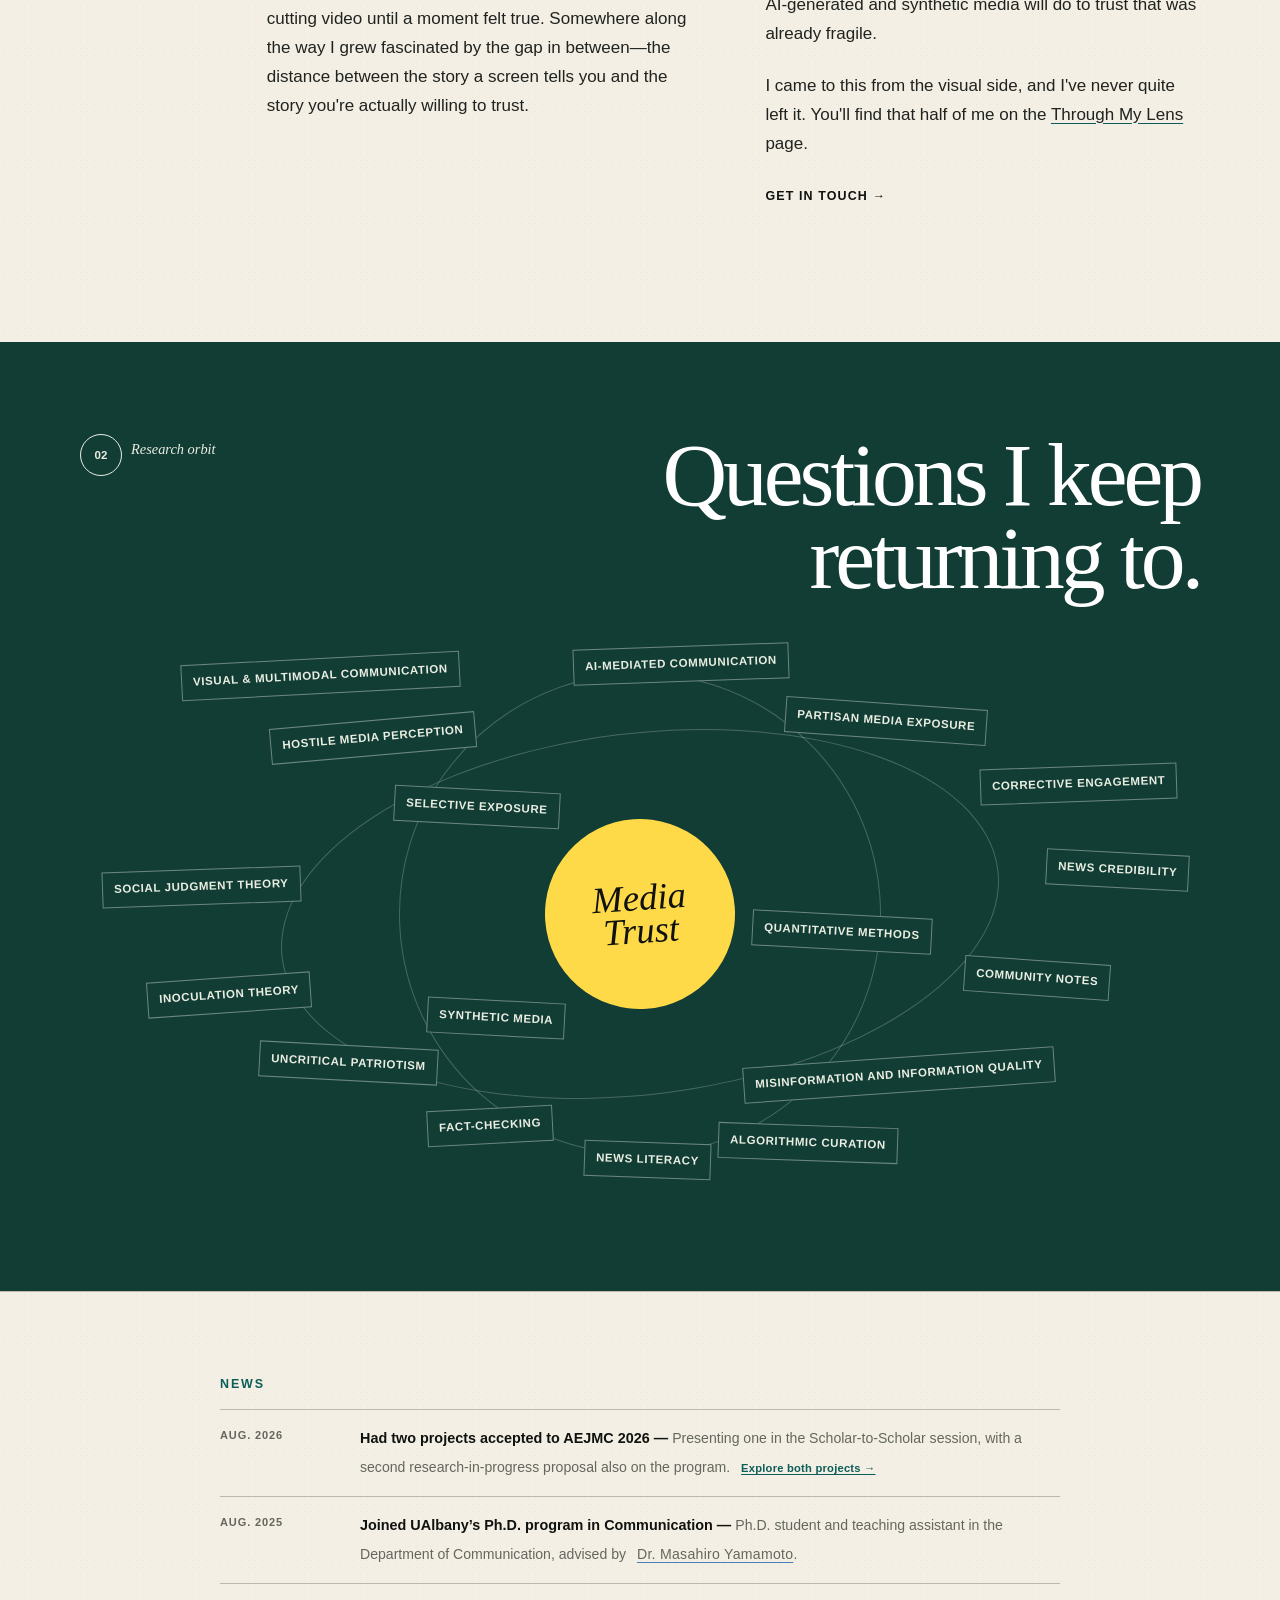
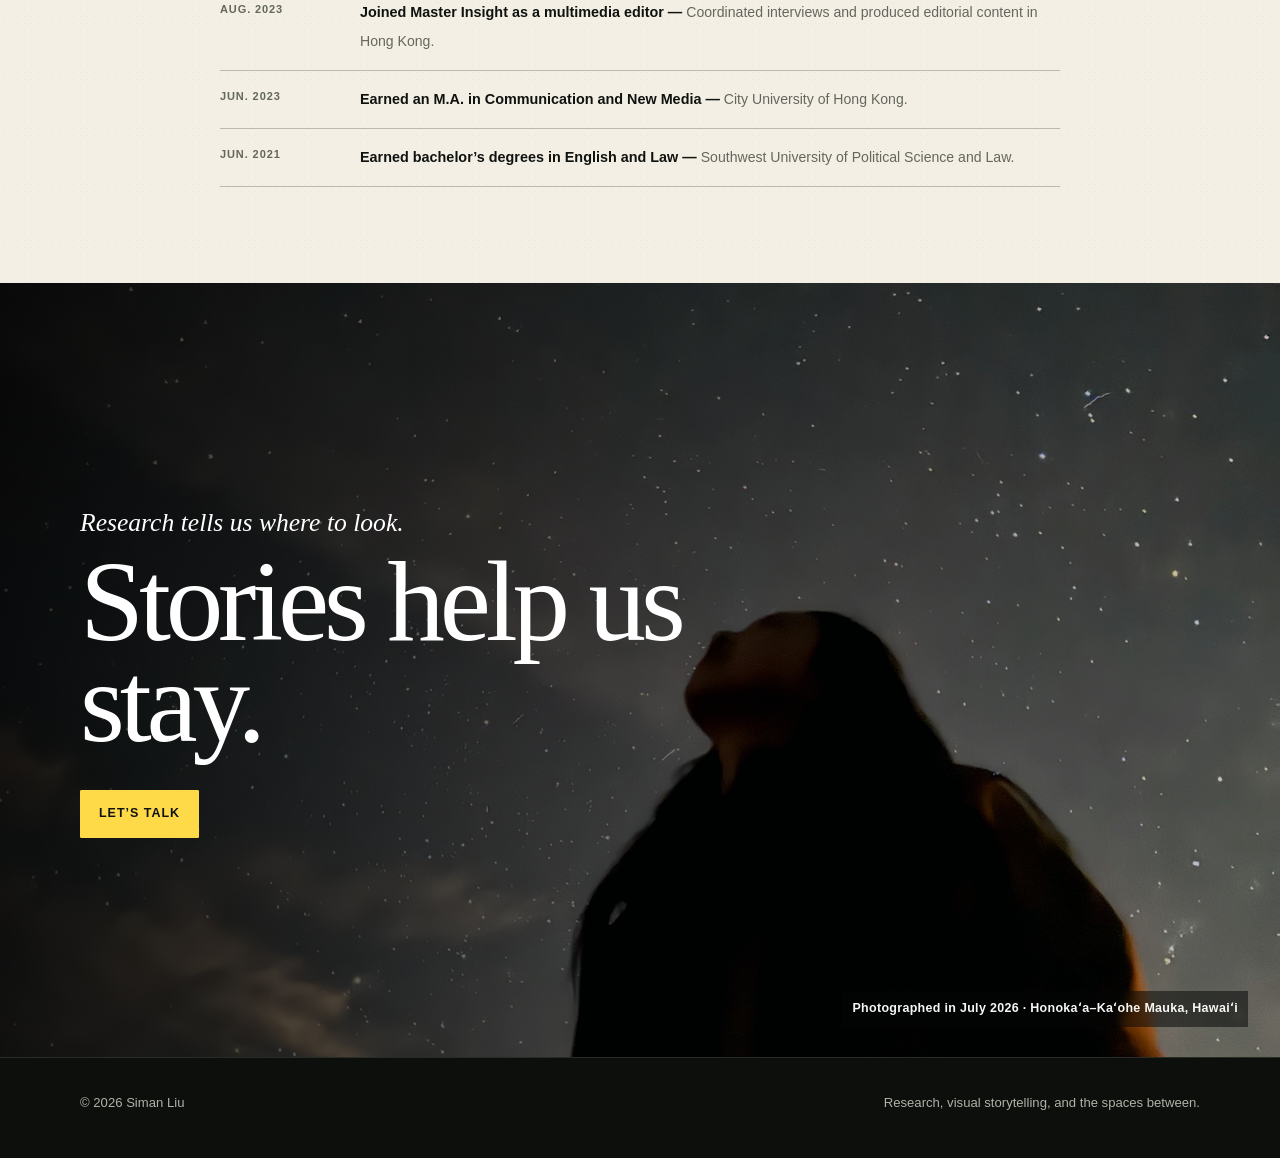
==== commit a6799e88: "Remove Awards and simplify the AEJMC full paper page" ====
--- a/index.html
+++ b/index.html
@@ -32,7 +32,6 @@
           <a href="/" aria-current="page">About Me</a>
           <a href="/aejmc2026/">AEJMC 2026</a>
           <a href="/lens/">Through My Lens</a>
-          <a href="/awards/">Awards</a>
           <a href="/contact/">Contact</a>
         </nav>
       </div>
--- a/assets/css/styles.css
+++ b/assets/css/styles.css
@@ -3181,6 +3181,26 @@
   box-shadow: 4px 4px 0 var(--ink);
 }
 
+.contact-page .qr-trigger {
+  position: relative;
+  display: block;
+  width: 108px;
+  padding: 0;
+  border: 0;
+  background: transparent;
+  color: var(--ink);
+  cursor: zoom-in;
+}
+
+.contact-page .qr-trigger img {
+  display: block;
+}
+
+.contact-page .qr-trigger:focus-visible {
+  outline: 3px solid var(--accent);
+  outline-offset: 6px;
+}
+
 .contact-page .qr-wrap p {
   margin-top: 4px;
   font-size: 0.76rem;
@@ -3192,6 +3212,93 @@
   box-shadow: 6px 6px 0 var(--ink);
 }
 
+.qr-modal[hidden] {
+  display: none;
+}
+
+.qr-modal {
+  position: fixed;
+  z-index: 1000;
+  inset: 0;
+  display: grid;
+  padding: 24px;
+  place-items: center;
+  overflow-y: auto;
+  background: rgba(4, 7, 6, 0.88);
+  backdrop-filter: blur(8px);
+  -webkit-backdrop-filter: blur(8px);
+}
+
+.qr-modal-card {
+  position: relative;
+  width: min(520px, 100%);
+  padding: 30px;
+  border: 1px solid var(--ink);
+  background: var(--paper);
+  box-shadow: 10px 10px 0 var(--sun);
+  text-align: center;
+}
+
+.qr-modal-card h2 {
+  margin: 4px 0 20px;
+  font-size: clamp(2rem, 7vw, 3.2rem);
+}
+
+.qr-modal-card > img {
+  display: block;
+  width: min(360px, 76vw);
+  height: auto;
+  margin: 0 auto;
+  border: 10px solid white;
+  box-shadow: 6px 6px 0 var(--ink);
+}
+
+.qr-modal-close {
+  position: absolute;
+  top: 12px;
+  right: 12px;
+  display: grid;
+  width: 42px;
+  height: 42px;
+  padding: 0;
+  place-items: center;
+  border: 1px solid var(--ink);
+  border-radius: 50%;
+  background: transparent;
+  color: var(--ink);
+  font-size: 1.6rem;
+  line-height: 1;
+  cursor: pointer;
+}
+
+.qr-modal-actions {
+  display: flex;
+  margin-top: 24px;
+  align-items: center;
+  justify-content: center;
+  flex-wrap: wrap;
+  gap: 18px;
+}
+
+.qr-modal-actions .sun-button {
+  padding: 13px 18px;
+  font-size: 0.72rem;
+}
+
+.qr-modal-actions .text-button {
+  padding: 8px 2px;
+  border: 0;
+  border-bottom: 1px solid currentColor;
+  background: transparent;
+  color: var(--ink);
+  font-weight: 800;
+  cursor: pointer;
+}
+
+body.qr-modal-open {
+  overflow: hidden;
+}
+
 /* Compact full-paper reading page. */
 
 .paper-page .page-hero {
@@ -3335,14 +3442,15 @@
   }
 
   .contact-photo-hero {
-    min-height: 390px;
+    min-height: 310px;
   }
 
   .contact-photo-copy {
     width: auto;
-    min-height: 390px;
+    min-height: 310px;
     margin: 0;
-    padding: 38px 20px 34px;
+    padding: 20px 20px 28px;
+    justify-content: flex-start;
   }
 
   .contact-photo-media {
@@ -3354,21 +3462,39 @@
       linear-gradient(
         90deg,
         rgba(248, 244, 234, 0.98) 0%,
-        rgba(248, 244, 234, 0.92) 52%,
-        rgba(248, 244, 234, 0.48) 100%
+        rgba(248, 244, 234, 0.94) 45%,
+        rgba(248, 244, 234, 0.3) 78%,
+        rgba(248, 244, 234, 0.08) 100%
       ),
       linear-gradient(0deg, rgba(248, 244, 234, 0.3), transparent 45%);
   }
 
   .contact-photo-media img {
-    object-position: 64% center;
+    object-position: left center;
+    transform: translateX(7%) scale(1.15);
+  }
+
+  .contact-photo-copy .breadcrumb {
+    margin-bottom: 18px;
+  }
+
+  .contact-photo-copy .page-intro {
+    max-width: 58%;
+    font-size: 0.92rem;
+    line-height: 1.55;
   }
 
   .contact-photo-credit {
     right: 12px;
     bottom: 10px;
-    max-width: calc(100% - 24px);
-    font-size: 0.58rem;
+    max-width: min(56%, 220px);
+    padding: 4px 6px;
+    font-family: var(--serif);
+    font-size: 0.5rem;
+    font-style: italic;
+    font-weight: 500;
+    letter-spacing: 0.015em;
+    line-height: 1.25;
     text-align: right;
   }
 
@@ -3378,11 +3504,24 @@
 
   .contact-page .qr-wrap {
     grid-template-columns: 92px minmax(0, 1fr);
+  }
+
+  .contact-page .qr-trigger {
+    width: 92px;
   }
 
   .contact-page .qr-wrap img {
     width: 92px;
     height: 92px;
+  }
+
+  .qr-modal {
+    padding: 18px;
+  }
+
+  .qr-modal-card {
+    padding: 26px 18px 22px;
+    box-shadow: 7px 7px 0 var(--sun);
   }
 }
 
@@ -4064,7 +4203,8 @@
     position: relative;
     display: block;
     width: calc(100% - 12px);
-    height: min(110vw, 430px);
+    height: auto;
+    aspect-ratio: 16 / 9;
     margin: 0 auto;
     overflow: hidden;
     transform: rotate(-0.7deg);
@@ -4076,7 +4216,7 @@
     width: 100%;
     height: 100%;
     object-fit: cover;
-    object-position: 64% 43%;
+    object-position: center;
     filter: saturate(0.82) contrast(1.02);
   }
 
@@ -4095,9 +4235,9 @@
   .creative-home .mobile-about-portrait .chapter-mark {
     position: absolute;
     z-index: 1;
-    bottom: 20px;
-    left: 18px;
-    padding: 11px 15px 10px;
+    bottom: 14px;
+    left: 14px;
+    padding: 9px 12px 8px;
     align-items: center;
     transform: rotate(-2deg);
     background: var(--sun);
@@ -4106,14 +4246,20 @@
   }
 
   .creative-home .mobile-about-portrait .chapter-mark span {
-    width: 34px;
-    height: 34px;
+    width: 31px;
+    height: 31px;
     border-color: var(--ink);
   }
 
   .creative-home .mobile-about-portrait .chapter-mark p {
     margin: 0;
-    font-size: 0.94rem;
+    font-size: 0.86rem;
+  }
+
+  .creative-home .intro-statement .eyebrow {
+    font-size: 0.58rem;
+    letter-spacing: 0.11em;
+    white-space: nowrap;
   }
 
   .creative-home .intro-statement h2 {
@@ -5001,3 +5147,355 @@
     animation: none !important;
   }
 }
+
+@media (max-width: 760px) {
+  .creative-home .closing-frame,
+  .creative-home .closing-frame-copy {
+    min-height: 88svh;
+  }
+
+  .creative-home .closing-frame-copy {
+    justify-content: flex-start;
+    padding-top: clamp(72px, 12svh, 104px);
+  }
+
+  .creative-home .closing-frame-copy h2 {
+    max-width: 94%;
+    margin: 6px 0 28px;
+    font-size: clamp(3.45rem, 15vw, 4.15rem);
+    line-height: 0.87;
+  }
+
+  .creative-home .closing-frame-credit {
+    right: 16px;
+    bottom: 16px;
+    left: auto;
+    max-width: min(72%, 280px);
+    padding: 6px 8px;
+    font-size: 0.6rem;
+    line-height: 1.35;
+    text-align: right;
+  }
+}
+
+@media (max-width: 760px) {
+  .paper-page .page-hero {
+    padding-top: 28px;
+    padding-bottom: 20px;
+  }
+
+  .paper-page .page-hero .breadcrumb {
+    margin-bottom: 14px;
+  }
+
+  .paper-page .page-hero > .eyebrow {
+    font-size: 0.6rem;
+    letter-spacing: 0.1em;
+    white-space: nowrap;
+  }
+
+  .paper-page .page-hero::after {
+    margin-top: 14px;
+  }
+
+  .paper-page > main > .section,
+  .paper-page main > .section {
+    padding-top: 26px;
+  }
+
+}
+
+@media (max-width: 760px) {
+  .aejmc-page .page-hero {
+    padding-top: 28px;
+    padding-bottom: 30px;
+  }
+
+  .aejmc-page .page-hero .breadcrumb {
+    margin-bottom: 14px;
+  }
+
+  .aejmc-page .page-hero .page-intro {
+    margin-top: 16px;
+    font-size: 1rem;
+    line-height: 1.5;
+  }
+
+  .aejmc-page .page-hero::after {
+    height: 6px;
+    margin-top: 20px;
+  }
+
+  .aejmc-page main > .section {
+    padding: 28px 0 48px;
+  }
+
+  .aejmc-page .card-grid {
+    gap: 14px;
+  }
+
+  .aejmc-page .card {
+    min-height: 0;
+    padding: 24px;
+  }
+
+  .aejmc-page .card h2 {
+    margin-top: 12px;
+    font-size: 2.15rem;
+    line-height: 1;
+  }
+
+  .aejmc-page .paper-card h2 {
+    font-size: 2rem;
+    line-height: 1.02;
+  }
+
+  .aejmc-page .card p {
+    margin-top: 10px;
+    font-size: 0.96rem;
+    line-height: 1.5;
+  }
+
+  .aejmc-page .card-arrow {
+    display: block;
+    margin-top: 20px;
+  }
+}
+
+.paper-page .author-line {
+  display: block;
+}
+
+@media (max-width: 760px) {
+  .paper-page .authors-list {
+    padding-right: 10px;
+    padding-left: 10px;
+    font-size: 0.82rem;
+  }
+
+  .paper-page .author-line {
+    white-space: nowrap;
+  }
+}
+
+/* One consistent full-screen mobile navigation across every page. */
+
+@media (max-width: 760px) {
+  .site-header {
+    z-index: 100;
+    backdrop-filter: none;
+    -webkit-backdrop-filter: none;
+  }
+
+  .nav-wrap {
+    min-height: 72px;
+  }
+
+  body .site-nav {
+    z-index: 90;
+    top: 72px;
+    bottom: auto;
+    height: calc(100dvh - 72px);
+    padding: 22px 22px max(28px, env(safe-area-inset-bottom));
+    overflow-y: auto;
+    overscroll-behavior: contain;
+    background: #0d0f0c !important;
+  }
+
+  body .site-nav > a,
+  body .nav-dropdown-toggle {
+    padding: 16px 4px;
+    border-bottom: 1px solid rgba(255, 255, 255, 0.14);
+    border-radius: 0;
+    color: white;
+    font-size: 0.92rem;
+    letter-spacing: 0.11em;
+  }
+
+  body .site-nav > a:hover,
+  body .site-nav > a[aria-current="page"],
+  body .nav-dropdown-toggle:hover,
+  body .nav-dropdown-toggle[aria-expanded="true"],
+  body .nav-dropdown.current .nav-dropdown-toggle {
+    color: var(--sun);
+  }
+
+  body .dropdown-menu {
+    padding: 4px 0 10px 14px;
+    background: transparent !important;
+  }
+
+  body .dropdown-menu a {
+    padding: 10px 4px;
+    color: #bdc6bd;
+    font-size: 0.84rem;
+  }
+
+  body .site-nav .nav-cta {
+    width: 100%;
+    margin-top: 18px;
+    padding: 16px 18px;
+    border: 0;
+    background: var(--sun);
+    color: var(--ink);
+  }
+}
+
+@media (max-width: 620px) {
+  .portrait-hero-copy::before {
+    display: block;
+    height: 52px;
+    flex: 0 0 52px;
+    content: "";
+  }
+
+  .portrait-hero .breadcrumb {
+    position: absolute;
+    top: 24px;
+    left: 0;
+    margin: 0;
+    flex-wrap: nowrap;
+    font-size: 0.76rem;
+    white-space: nowrap;
+  }
+}
+
+/* Mobile portrait edit: asymmetric magazine grids with scroll reveals. */
+
+@media (max-width: 620px) {
+  .portrait-first-gallery,
+  .portrait-gallery-wide {
+    width: calc(100% - 20px);
+  }
+
+  .portrait-fixed-grid,
+  .portrait-offset-grid {
+    grid-template-columns: repeat(6, minmax(0, 1fr));
+    grid-auto-flow: dense;
+    grid-auto-rows: 40px;
+    gap: 4px;
+  }
+
+  .portrait-fixed-grid figure,
+  .portrait-offset-grid figure,
+  .portrait-offset-grid figure:nth-child(-n + 3),
+  .portrait-offset-grid figure:nth-child(4),
+  .portrait-offset-grid figure:nth-child(5) {
+    width: auto;
+    aspect-ratio: auto;
+    justify-self: stretch;
+  }
+
+  .portrait-fixed-grid figure:nth-child(1),
+  .portrait-fixed-grid figure:nth-child(5),
+  .portrait-fixed-grid figure:nth-child(7) {
+    grid-column: span 4;
+    grid-row: span 8;
+  }
+
+  .portrait-fixed-grid figure:nth-child(2),
+  .portrait-fixed-grid figure:nth-child(3),
+  .portrait-fixed-grid figure:nth-child(4),
+  .portrait-fixed-grid figure:nth-child(6),
+  .portrait-fixed-grid figure:nth-child(8),
+  .portrait-fixed-grid figure:nth-child(9) {
+    grid-column: span 2;
+    grid-row: span 4;
+  }
+
+  .portrait-horizontal-strip {
+    gap: 10px;
+    padding: 10px 16px 22px;
+    scroll-padding-inline: 16px;
+  }
+
+  .portrait-horizontal-strip figure {
+    flex-basis: 76vw;
+    margin: 0;
+  }
+
+  .portrait-horizontal-strip figure:nth-child(2) {
+    margin-top: 22px;
+  }
+
+  .portrait-horizontal-strip figure:nth-child(3) {
+    margin-top: 8px;
+  }
+
+  .dark-series {
+    padding: 16px 0;
+  }
+
+  .portrait-offset-grid figure:nth-child(1) {
+    grid-column: span 4;
+    grid-row: span 8;
+  }
+
+  .portrait-offset-grid figure:nth-child(2),
+  .portrait-offset-grid figure:nth-child(3) {
+    grid-column: span 2;
+    grid-row: span 4;
+  }
+
+  .portrait-offset-grid figure:nth-child(4),
+  .portrait-offset-grid figure:nth-child(5) {
+    grid-column: span 3;
+    grid-row: span 6;
+  }
+
+  .portrait-page.portrait-reveal-ready .portrait-series-compact figure {
+    opacity: 0;
+    transform: translateY(26px) scale(0.985);
+    transition:
+      opacity 760ms ease var(--portrait-reveal-delay, 0ms),
+      transform 760ms cubic-bezier(0.22, 1, 0.36, 1)
+        var(--portrait-reveal-delay, 0ms);
+  }
+
+  .portrait-page.portrait-reveal-ready .portrait-series-compact figure.is-visible {
+    opacity: 1;
+    transform: translateY(0) scale(1);
+  }
+}
+
+@media (max-width: 620px) and (prefers-reduced-motion: reduce) {
+  .portrait-page.portrait-reveal-ready .portrait-series-compact figure {
+    opacity: 1;
+    transform: none;
+    transition: none;
+  }
+}
+
+/* Mobile video page: compact opening and scroll-triggered project reveals. */
+
+@media (max-width: 620px) {
+  .video-page .video-page-hero {
+    padding-top: 22px;
+  }
+
+  .video-page .video-page-hero .breadcrumb {
+    margin-bottom: 20px;
+  }
+
+  .video-page.video-reveal-ready .video-project {
+    opacity: 0;
+    transform: translateY(28px);
+    transition:
+      opacity 760ms ease var(--video-reveal-delay, 0ms),
+      transform 760ms cubic-bezier(0.22, 1, 0.36, 1)
+        var(--video-reveal-delay, 0ms);
+  }
+
+  .video-page.video-reveal-ready .video-project.is-visible {
+    opacity: 1;
+    transform: translateY(0);
+  }
+}
+
+@media (max-width: 620px) and (prefers-reduced-motion: reduce) {
+  .video-page.video-reveal-ready .video-project {
+    opacity: 1;
+    transform: none;
+    transition: none;
+  }
+}
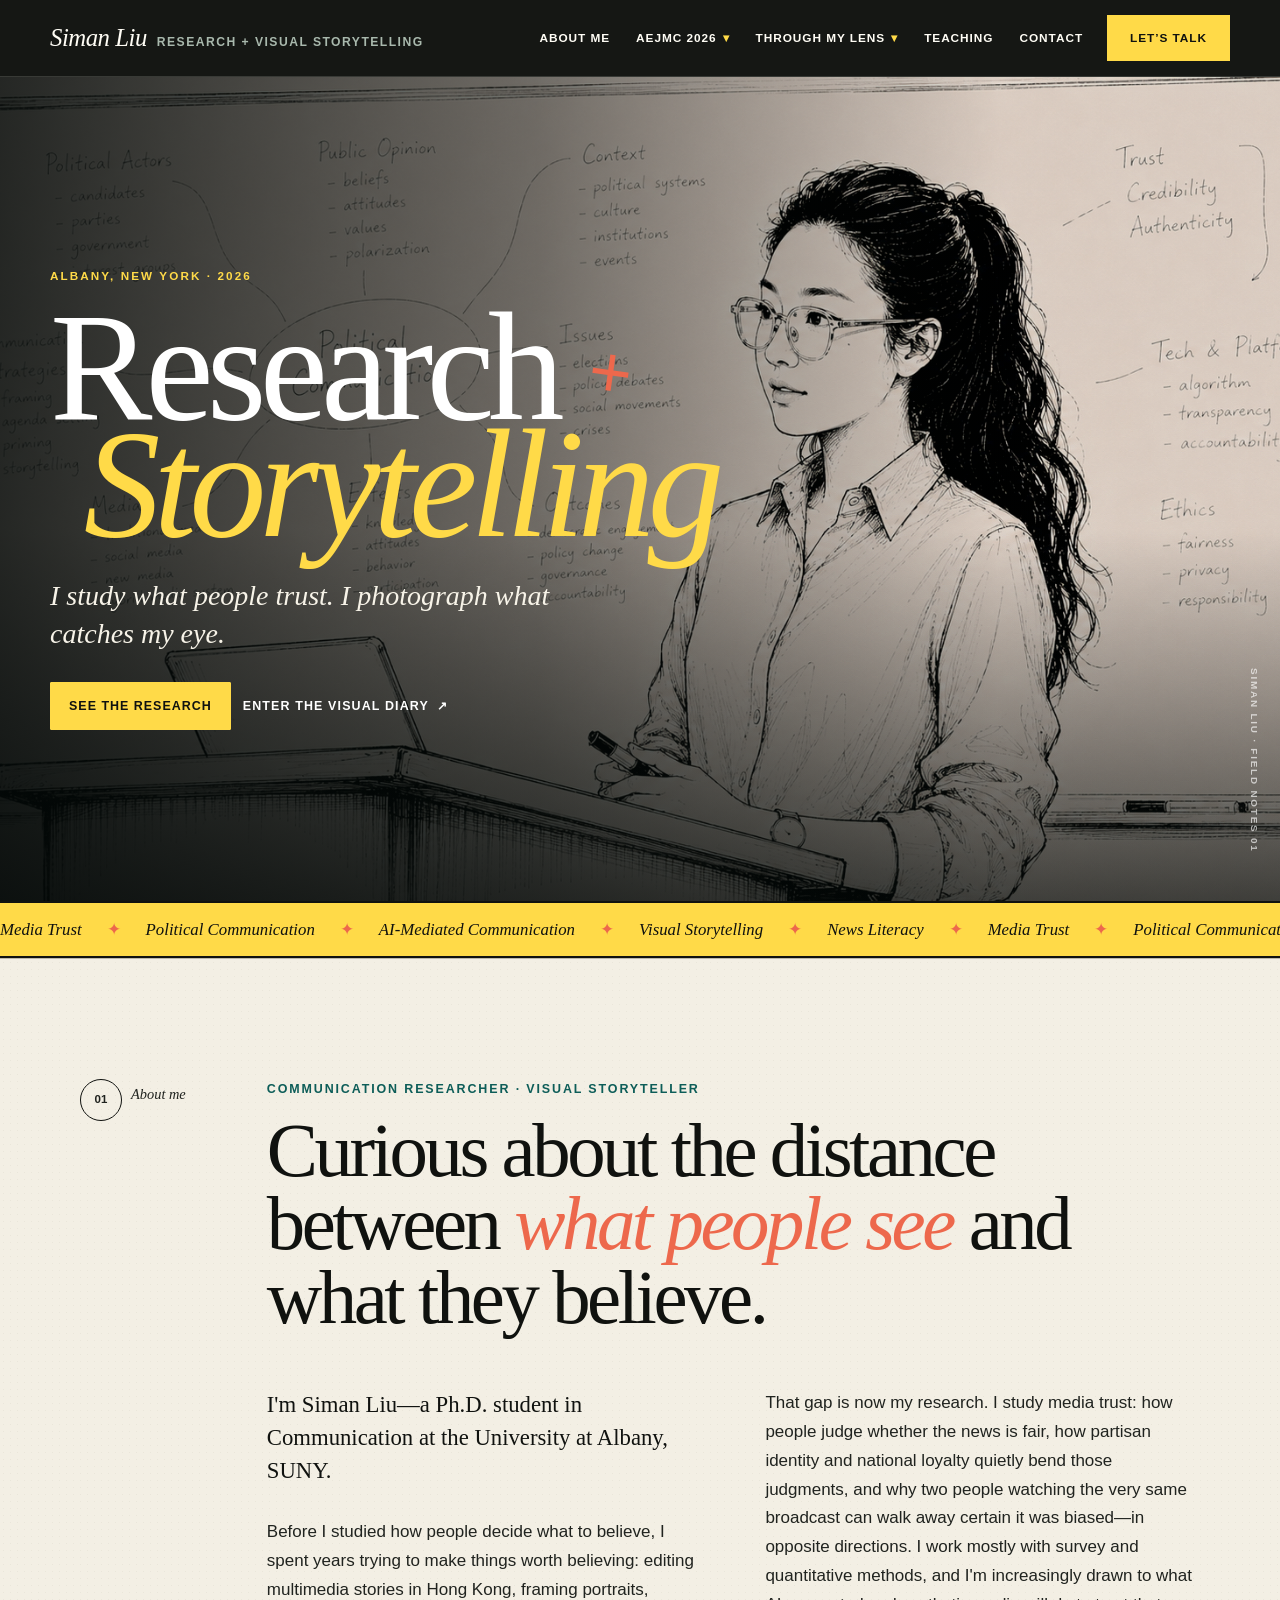
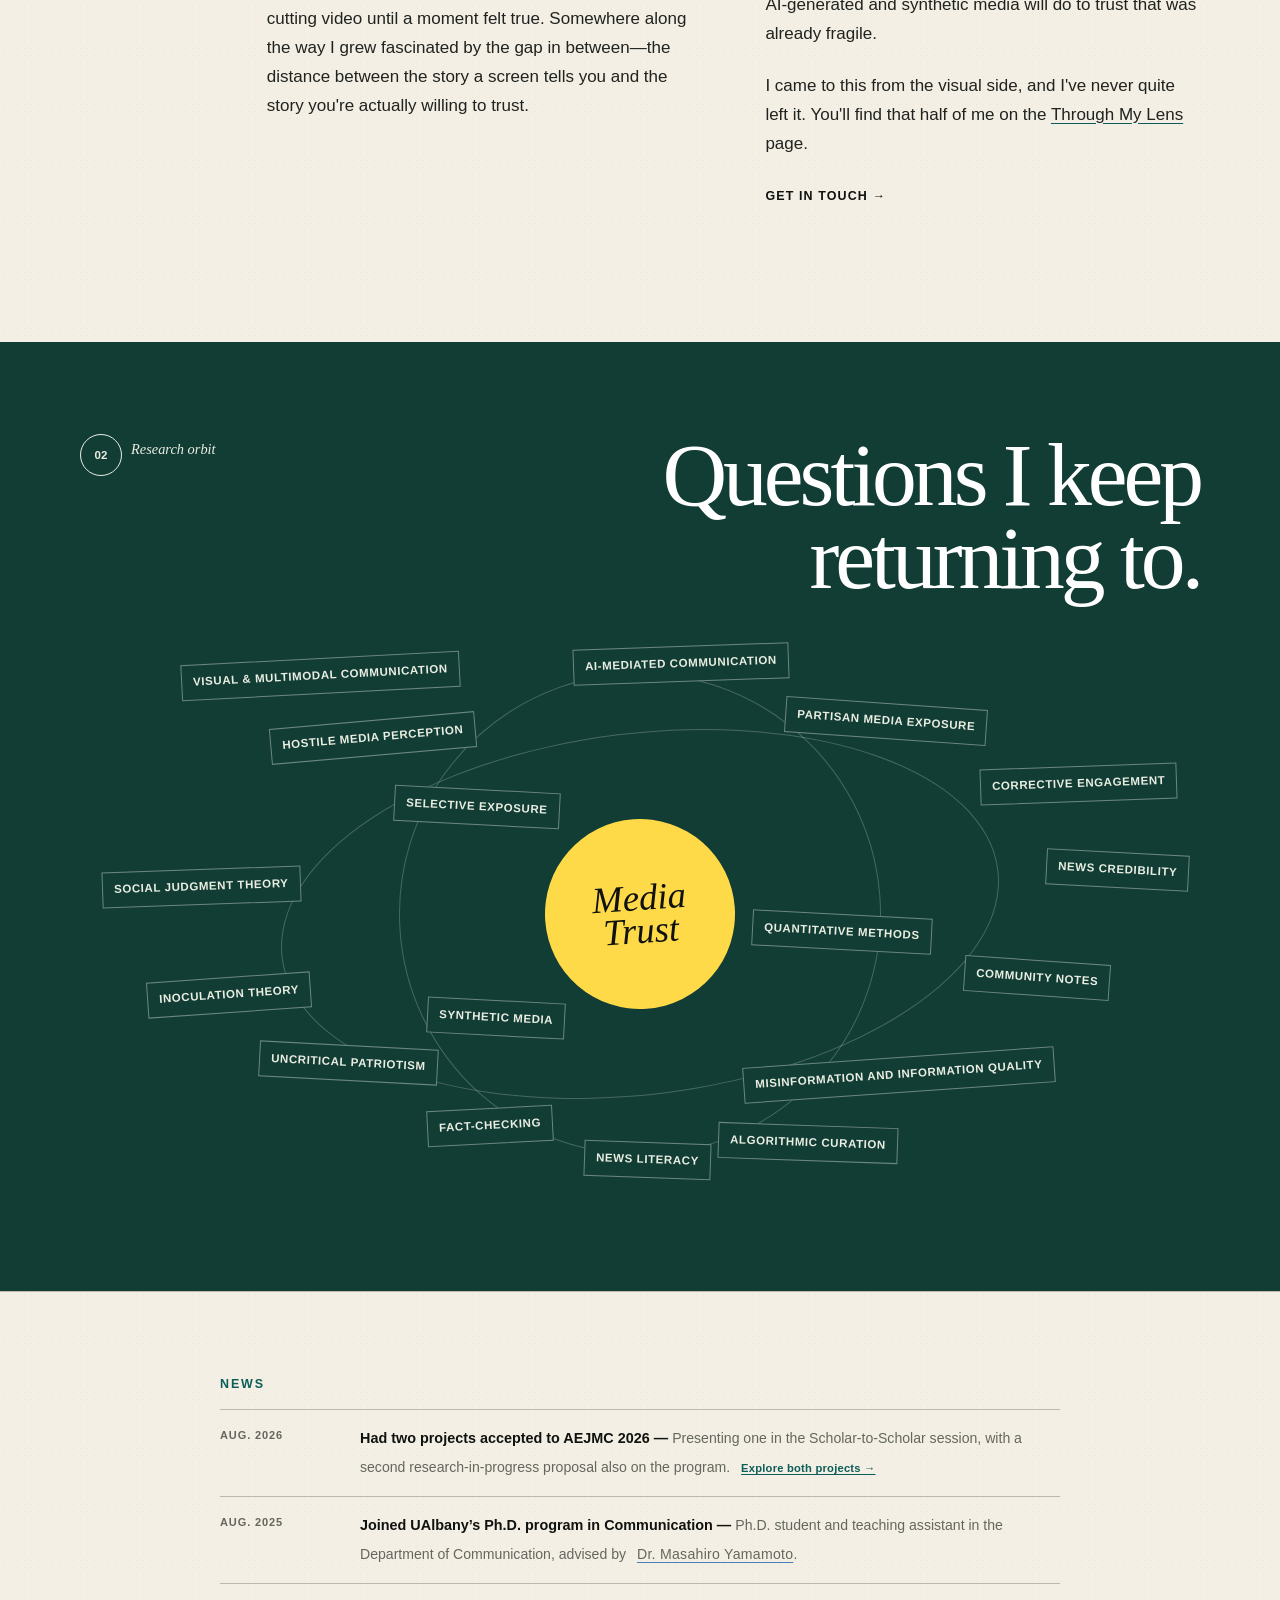
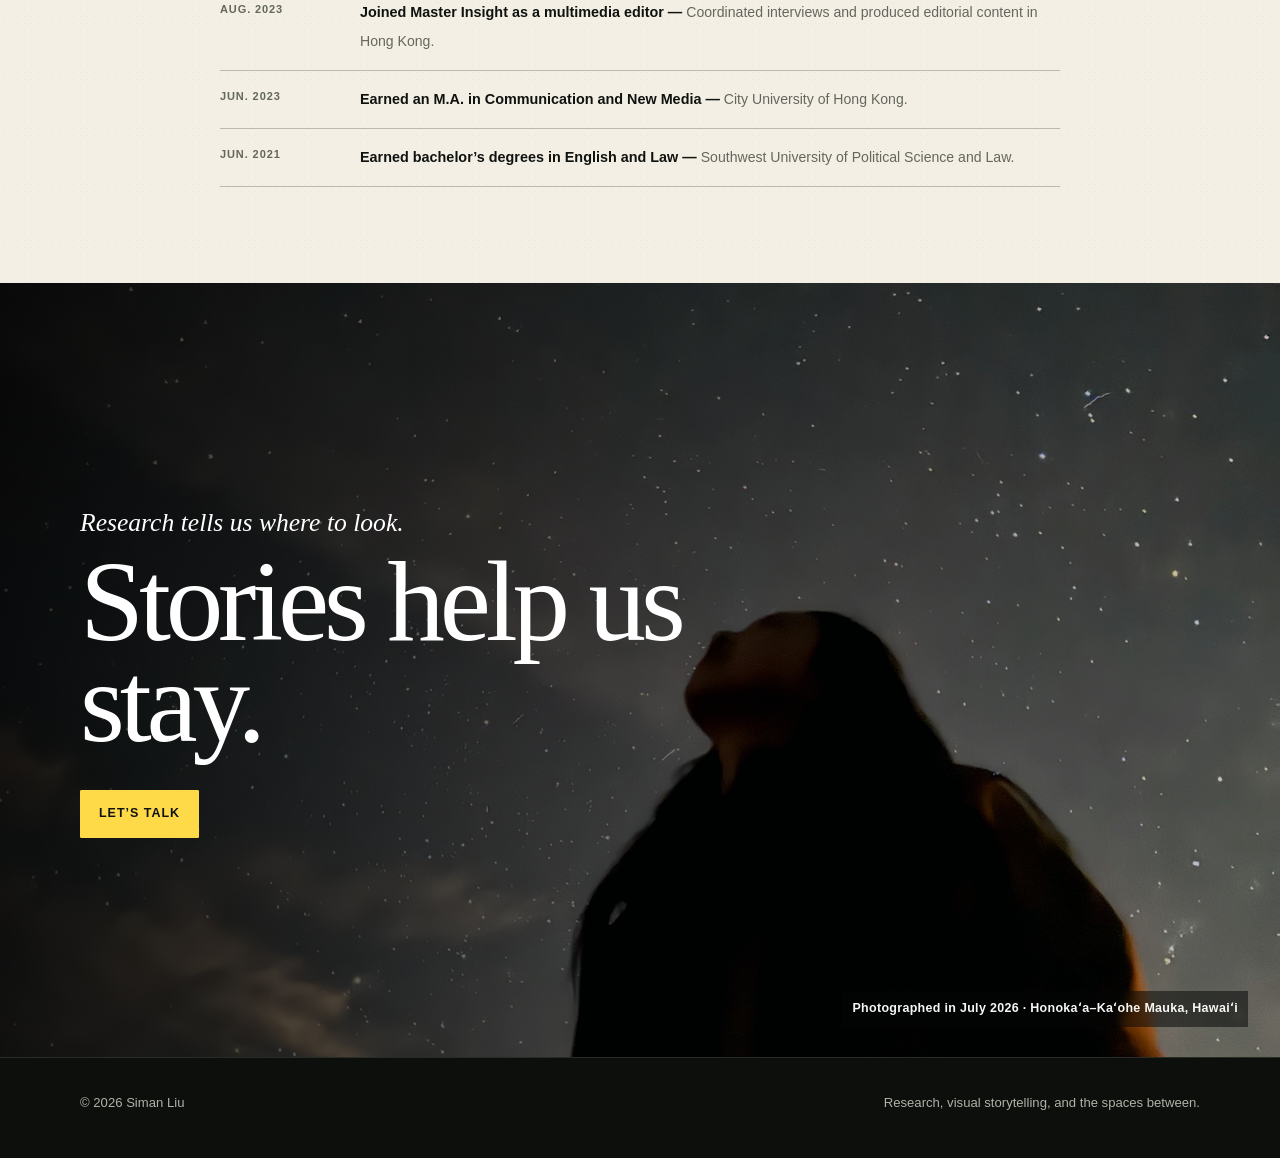
==== commit 26617eb4: "Add a Teaching page and navigation link" ====
--- a/index.html
+++ b/index.html
@@ -9,7 +9,7 @@
     />
     <title>Siman Liu | Research + Visual Storytelling</title>
     <link rel="stylesheet" href="/assets/css/styles.css" />
-    <script src="/assets/js/main.js" defer></script>
+    <script src="/assets/js/main.js?v=teaching" defer></script>
   </head>
   <body class="creative-home">
     <a class="skip-link" href="#main">Skip to main content</a>
@@ -32,6 +32,7 @@
           <a href="/" aria-current="page">About Me</a>
           <a href="/aejmc2026/">AEJMC 2026</a>
           <a href="/lens/">Through My Lens</a>
+          <a href="/teaching/">Teaching</a>
           <a href="/contact/">Contact</a>
         </nav>
       </div>
